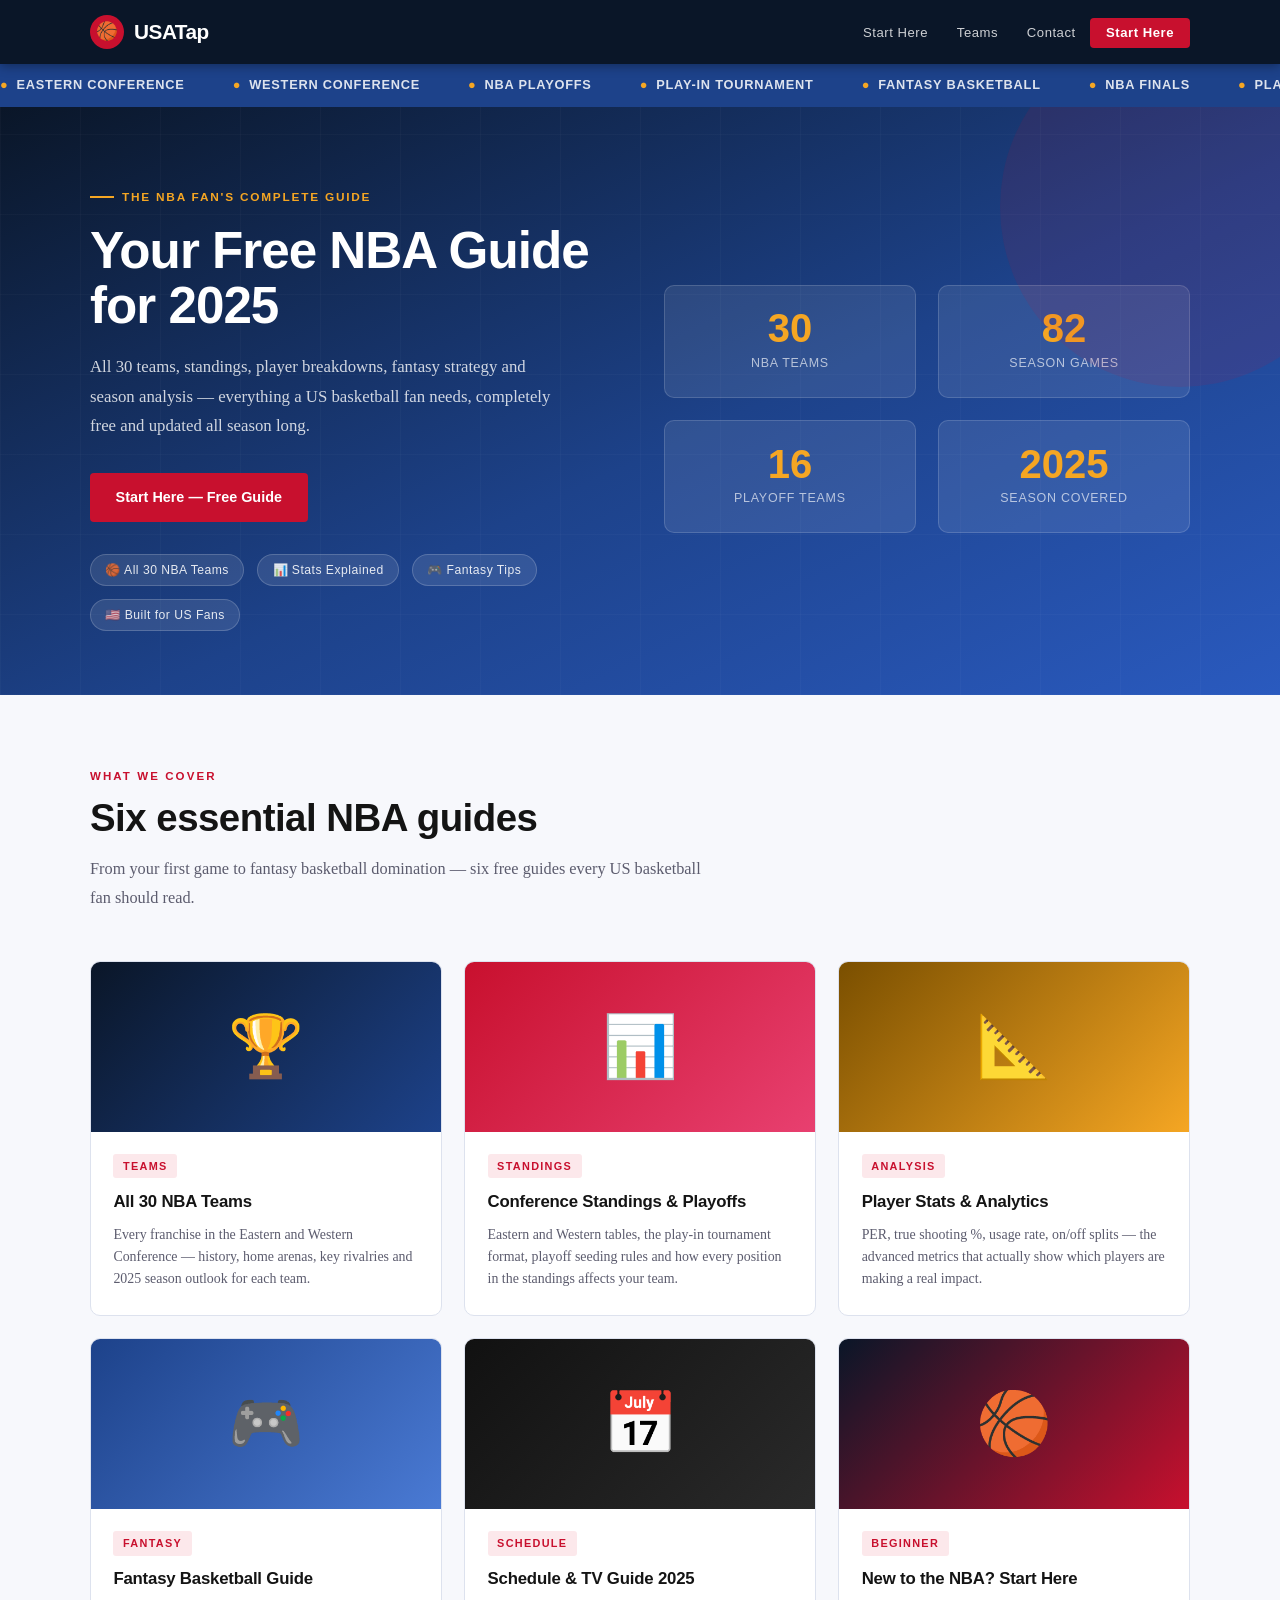
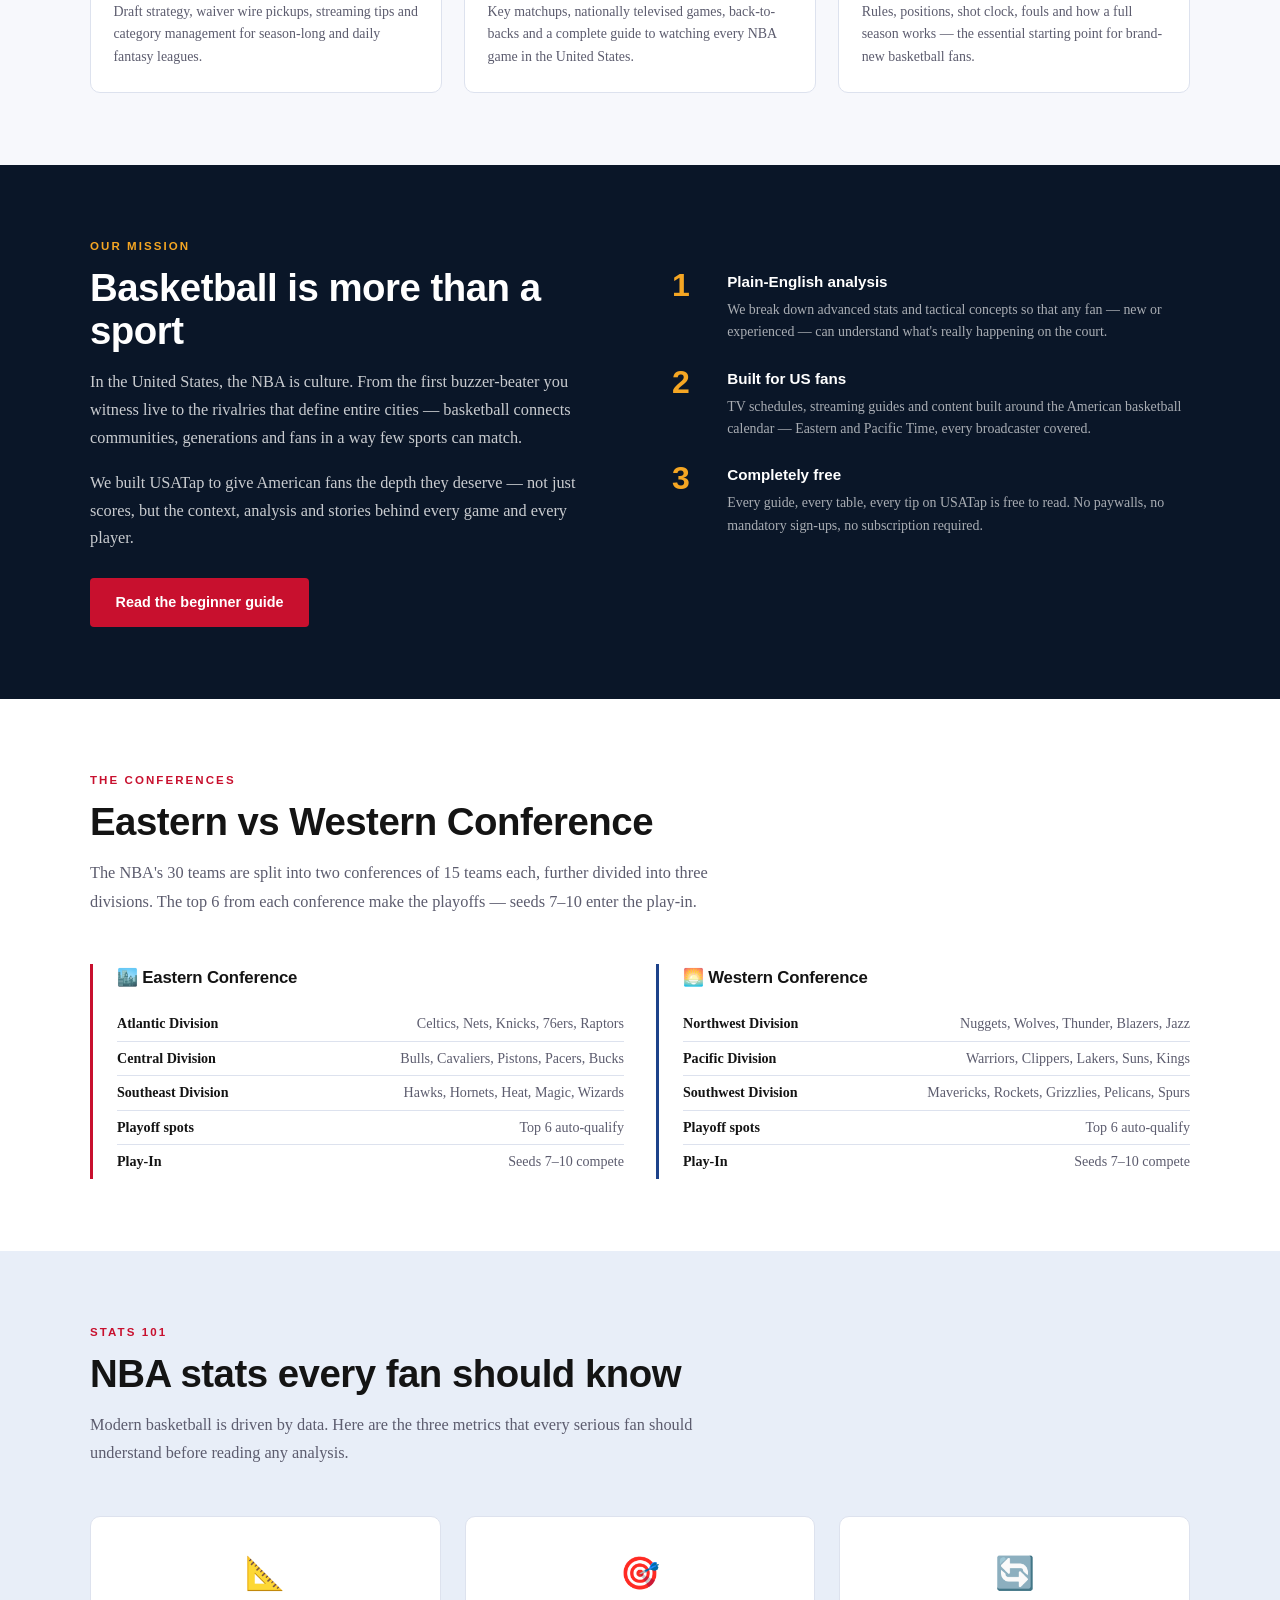
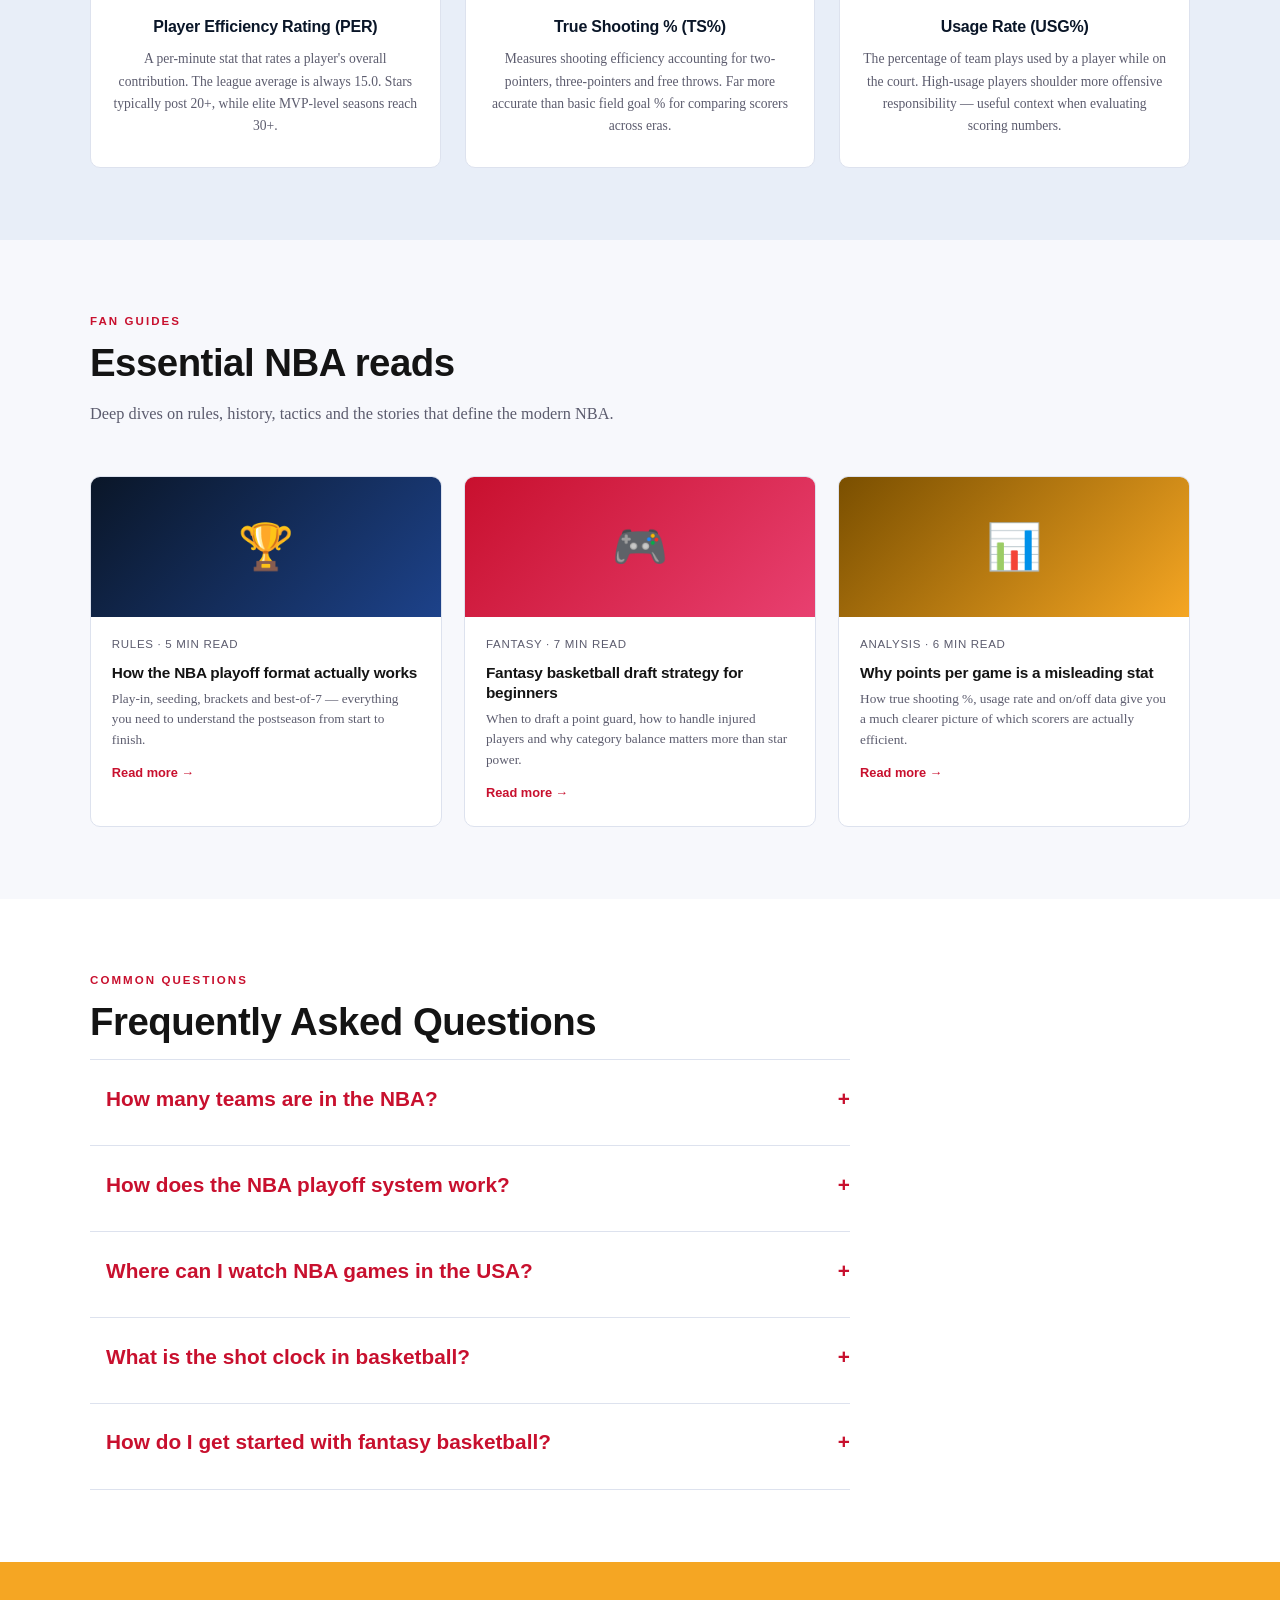
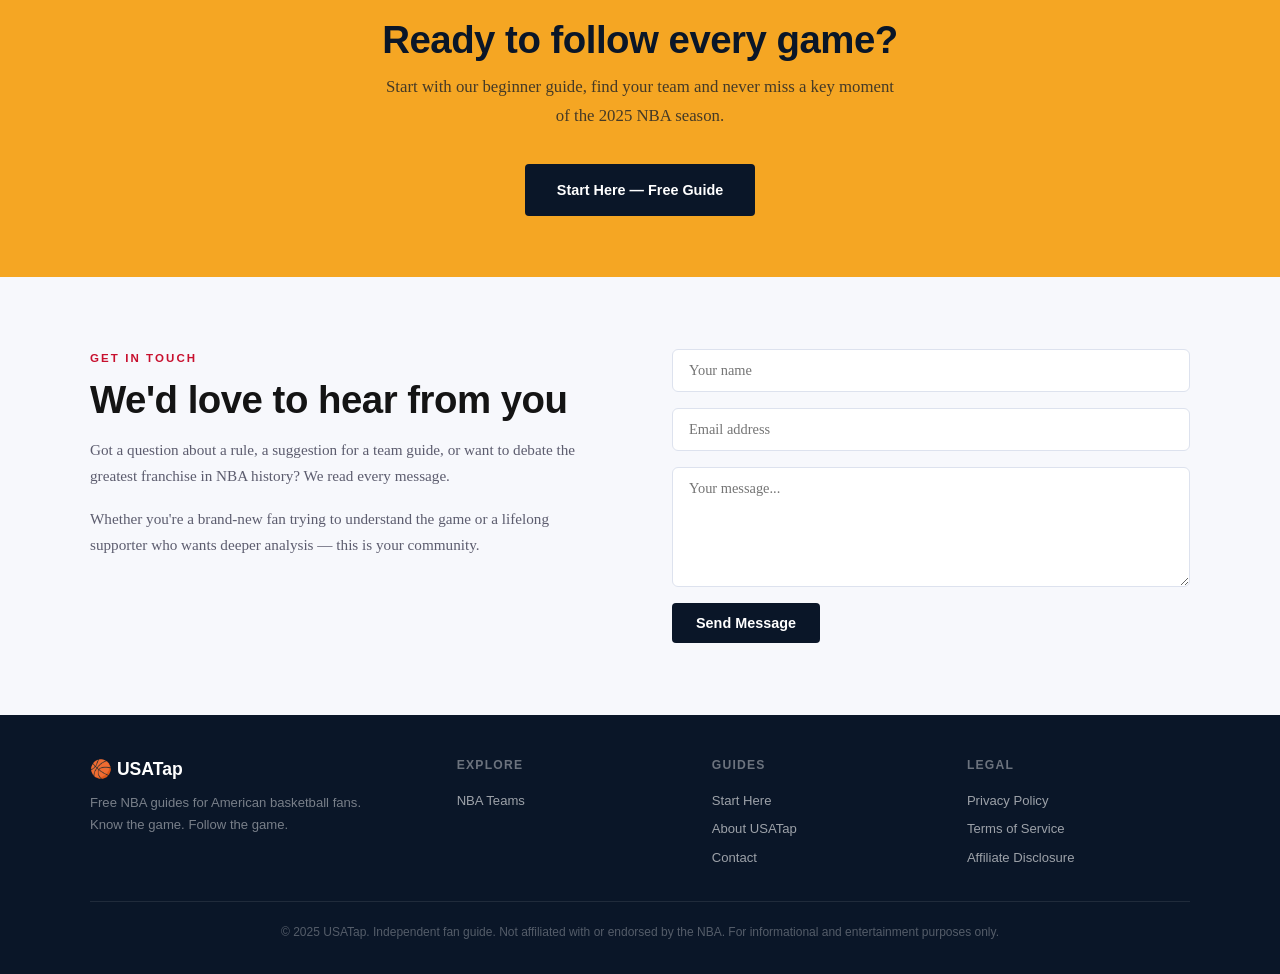
==== index.html @ 1f22a56b "Update index.html" ====
<!DOCTYPE html>
<html lang="en">
<head>
<meta charset="UTF-8"/>
<meta name="viewport" content="width=device-width,initial-scale=1"/>
<meta name="description" content="USATap — free NBA guide for American basketball fans. Teams, standings, player analysis, fantasy tips and the 2025 season schedule all in one place."/>
<meta name="keywords" content="NBA guide, NBA teams 2025, NBA standings, NBA fantasy basketball, basketball analysis USA, NBA schedule"/>
<meta name="robots" content="index, follow"/>
<meta name="author" content="USATap"/>
<meta property="og:title" content="USATap — Free NBA Guide for American Basketball Fans"/>
<meta property="og:description" content="All 30 NBA teams, standings, player analysis, fantasy tips and the 2025 season guide — free for US fans."/>
<meta property="og:type" content="website"/>
<meta name="twitter:card" content="summary_large_image"/>
<meta name="theme-color" content="#0a1628"/>
<script type="application/ld+json">
{"@context":"https://schema.org","@type":"WebSite","name":"USATap","url":"https://usatap.netlify.app/","description":"Free NBA fan guide covering teams, standings, player analysis and fantasy basketball for American fans."}
</script>
<title>USATap — Free NBA Guide for American Basketball Fans | Teams, Standings & Analysis 2025</title>
<style>
*,*::before,*::after{box-sizing:border-box;margin:0;padding:0;}
:root{
  --navy:#0a1628;--blue:#1d428a;--blue-light:#e8eef8;
  --red:#c8102e;--red-light:#fce8eb;
  --gold:#f5a623;--gold-dark:#d4891a;
  --bg:#f7f8fc;--white:#fff;
  --text:#141414;--muted:#5c5c6e;--border:#dde2ee;
  --nav-h:64px;--max:1100px;
}
html{scroll-behavior:smooth;}
body{font-family:'Georgia','Times New Roman',serif;background:var(--bg);color:var(--text);line-height:1.7;font-size:16px;}
a{color:var(--blue);text-decoration:none;}
a:hover{color:var(--navy);}

/* NAV */
nav{position:sticky;top:0;z-index:100;background:var(--navy);height:var(--nav-h);display:flex;align-items:center;padding:0 2rem;box-shadow:0 2px 10px rgba(0,0,0,.35);}
.nav-inner{max-width:var(--max);width:100%;margin:0 auto;display:flex;align-items:center;justify-content:space-between;}
.logo{font-family:'Arial Black',Impact,sans-serif;font-size:1.3rem;font-weight:900;letter-spacing:-.5px;color:#fff;text-decoration:none;display:flex;align-items:center;gap:10px;}
.logo-badge{background:var(--red);color:#fff;width:34px;height:34px;border-radius:50%;display:flex;align-items:center;justify-content:center;font-size:1.1rem;}
.nav-links{display:flex;list-style:none;}
.nav-links a{color:rgba(255,255,255,.8);text-decoration:none;font-family:Arial,sans-serif;font-size:.82rem;letter-spacing:.04em;padding:.5rem .9rem;transition:color .2s;}
.nav-links a:hover{color:var(--gold);}
.nav-cta{background:var(--red);color:#fff!important;font-weight:700!important;border-radius:4px;padding:.45rem 1rem!important;}
.nav-cta:hover{background:#a50d26!important;}

/* TICKER */
.ticker{background:var(--blue);padding:.65rem 0;overflow:hidden;}
.ticker-inner{display:flex;gap:3rem;animation:tick 25s linear infinite;white-space:nowrap;}
@keyframes tick{0%{transform:translateX(0)}100%{transform:translateX(-50%)}}
.t-item{font-family:Arial,sans-serif;font-size:.8rem;font-weight:600;color:rgba(255,255,255,.85);letter-spacing:.06em;text-transform:uppercase;flex-shrink:0;}
.t-dot{color:var(--gold);margin-right:.5rem;}

/* HERO */
.hero{background:linear-gradient(155deg,var(--navy) 0%,var(--blue) 55%,#2a5abf 100%);color:#fff;padding:5rem 2rem 4rem;position:relative;overflow:hidden;}
.hero::before{content:'';position:absolute;inset:0;background-image:repeating-linear-gradient(90deg,rgba(255,255,255,.025) 0,rgba(255,255,255,.025) 1px,transparent 1px,transparent 80px),repeating-linear-gradient(0deg,rgba(255,255,255,.025) 0,rgba(255,255,255,.025) 1px,transparent 1px,transparent 80px);pointer-events:none;}
.hero::after{content:'';position:absolute;top:-80px;right:-80px;width:360px;height:360px;border-radius:50%;background:rgba(200,16,46,.1);pointer-events:none;}
.hero-inner{max-width:var(--max);margin:0 auto;display:grid;grid-template-columns:1fr 1fr;gap:3rem;align-items:center;position:relative;}
.hero-eye{font-family:Arial,sans-serif;font-size:.74rem;font-weight:700;letter-spacing:.15em;text-transform:uppercase;color:var(--gold);margin-bottom:1rem;display:flex;align-items:center;gap:8px;}
.hero-eye::before{content:'';display:block;width:24px;height:2px;background:var(--gold);}
h1{font-family:'Arial Black',Impact,sans-serif;font-size:clamp(2rem,4vw,3.2rem);font-weight:900;line-height:1.08;letter-spacing:-1px;margin-bottom:1.2rem;}
.hero-p{font-size:1.05rem;color:rgba(255,255,255,.8);max-width:480px;margin-bottom:2rem;line-height:1.75;}
.hero-btns{display:flex;gap:1rem;flex-wrap:wrap;}
.btn-primary{background:var(--red);color:#fff;font-family:Arial,sans-serif;font-weight:700;font-size:.9rem;padding:.78rem 1.6rem;border-radius:4px;text-decoration:none;transition:background .2s,transform .1s;display:inline-block;}
.btn-primary:hover{background:#a50d26;transform:translateY(-1px);}
.btn-secondary{border:1.5px solid rgba(255,255,255,.5);color:#fff;font-family:Arial,sans-serif;font-weight:600;font-size:.9rem;padding:.78rem 1.6rem;border-radius:4px;text-decoration:none;transition:all .2s;display:inline-block;}
.btn-secondary:hover{border-color:#fff;background:rgba(255,255,255,.1);}
.hero-badges{display:flex;gap:.8rem;flex-wrap:wrap;margin-top:2rem;}
.badge{background:rgba(255,255,255,.1);color:rgba(255,255,255,.88);font-family:Arial,sans-serif;font-size:.76rem;letter-spacing:.04em;padding:.3rem .9rem;border-radius:20px;border:1px solid rgba(255,255,255,.18);}
.hero-stats{display:grid;grid-template-columns:1fr 1fr;gap:1.4rem;}
.stat-card{background:rgba(255,255,255,.09);border:1px solid rgba(255,255,255,.15);border-radius:10px;padding:1.4rem 1.2rem;text-align:center;}
.stat-num{font-family:'Arial Black',sans-serif;font-size:2.5rem;font-weight:900;line-height:1;color:var(--gold);}
.stat-label{font-family:Arial,sans-serif;font-size:.78rem;color:rgba(255,255,255,.65);margin-top:.3rem;text-transform:uppercase;letter-spacing:.06em;}

/* SECTIONS */
section{padding:4.5rem 2rem;}
.section-inner{max-width:var(--max);margin:0 auto;}
.section-label{font-family:Arial,sans-serif;font-size:.72rem;font-weight:700;letter-spacing:.18em;text-transform:uppercase;color:var(--red);margin-bottom:.6rem;}
h2{font-family:'Arial Black',Impact,sans-serif;font-size:clamp(1.6rem,3vw,2.4rem);font-weight:900;line-height:1.12;letter-spacing:-.5px;color:var(--text);margin-bottom:1rem;}
.section-intro{font-size:1.02rem;color:var(--muted);max-width:620px;margin-bottom:3rem;line-height:1.75;}

/* CATEGORY CARDS */
.cat-grid{display:grid;grid-template-columns:repeat(3,1fr);gap:1.4rem;}
.cat-card{background:var(--white);border:1px solid var(--border);border-radius:10px;overflow:hidden;transition:transform .2s,box-shadow .2s;}
.cat-card:hover{transform:translateY(-3px);box-shadow:0 8px 24px rgba(0,0,0,.09);}
.cat-img{width:100%;height:170px;display:flex;align-items:center;justify-content:center;font-size:3.8rem;}
.cat-img.navy{background:linear-gradient(135deg,var(--navy),var(--blue));}
.cat-img.red{background:linear-gradient(135deg,var(--red),#e84070);}
.cat-img.gold{background:linear-gradient(135deg,#7a4f00,var(--gold));}
.cat-img.blue{background:linear-gradient(135deg,var(--blue),#4a7ad4);}
.cat-img.dark{background:linear-gradient(135deg,#111,#2a2a2a);}
.cat-img.mix{background:linear-gradient(135deg,var(--navy),var(--red));}
.cat-body{padding:1.2rem 1.4rem 1.5rem;}
.cat-tag{font-family:Arial,sans-serif;font-size:.68rem;font-weight:700;letter-spacing:.12em;text-transform:uppercase;color:var(--red);background:var(--red-light);display:inline-block;padding:.2rem .6rem;border-radius:3px;margin-bottom:.6rem;}
.cat-card h3{font-family:'Arial Black',sans-serif;font-size:1.05rem;font-weight:900;color:var(--text);margin-bottom:.45rem;letter-spacing:-.2px;}
.cat-card p{font-size:.87rem;color:var(--muted);line-height:1.6;}

/* ABOUT DARK SECTION */
.dark-section{background:var(--navy);color:#fff;}
.dark-grid{display:grid;grid-template-columns:1fr 1fr;gap:4rem;align-items:start;}
.dark-section h2{color:#fff;}
.dark-section .section-label{color:var(--gold);}
.dark-section p{color:rgba(255,255,255,.78);margin-bottom:1.1rem;font-size:1.02rem;}
.pillars{margin-top:2rem;display:flex;flex-direction:column;gap:1.4rem;}
.pillar{display:flex;gap:1.2rem;align-items:flex-start;}
.pillar-num{font-family:'Arial Black',sans-serif;font-size:2rem;font-weight:900;color:var(--gold);line-height:1;flex-shrink:0;width:36px;}
.pillar h4{font-family:Arial,sans-serif;font-weight:700;font-size:.95rem;color:#fff;margin-bottom:.25rem;}
.pillar p{color:rgba(255,255,255,.65);font-size:.87rem;margin:0;line-height:1.6;}

/* CONFERENCE BLOCKS */
.conf-section{background:var(--white);}
.conf-grid{display:grid;grid-template-columns:1fr 1fr;gap:2rem;}
.conf-block{border-left:3px solid var(--red);padding-left:1.5rem;}
.conf-block.west{border-color:var(--blue);}
.conf-block h3{font-family:'Arial Black',sans-serif;font-size:1.05rem;font-weight:900;color:var(--text);margin-bottom:.9rem;letter-spacing:-.2px;}
.conf-block ul{list-style:none;padding:0;}
.conf-block li{font-size:.88rem;color:var(--muted);padding:.3rem 0;border-bottom:1px solid var(--border);display:flex;justify-content:space-between;}
.conf-block li:last-child{border-bottom:none;}
.conf-block li strong{color:var(--text);}

/* METRICS */
.metrics-section{background:var(--blue-light);}
.metrics-grid{display:grid;grid-template-columns:repeat(3,1fr);gap:1.5rem;}
.metric-card{background:var(--white);border:1px solid var(--border);border-radius:10px;padding:1.8rem 1.4rem;text-align:center;}
.metric-icon{font-size:2rem;margin-bottom:.8rem;}
.metric-card h3{font-family:'Arial Black',sans-serif;font-size:1rem;font-weight:900;color:var(--navy);margin-bottom:.5rem;letter-spacing:-.2px;}
.metric-card p{font-size:.85rem;color:var(--muted);line-height:1.65;}

/* BLOG CARDS */
.blog-grid{display:grid;grid-template-columns:repeat(3,1fr);gap:1.4rem;}
.blog-card{background:var(--white);border:1px solid var(--border);border-radius:10px;overflow:hidden;transition:transform .2s;}
.blog-card:hover{transform:translateY(-2px);}
.blog-img{width:100%;height:140px;display:flex;align-items:center;justify-content:center;font-size:2.8rem;}
.blog-body{padding:1.1rem 1.3rem 1.3rem;}
.blog-meta{font-family:Arial,sans-serif;font-size:.72rem;color:var(--muted);letter-spacing:.06em;text-transform:uppercase;margin-bottom:.5rem;}
.blog-card h3{font-family:'Arial Black',sans-serif;font-size:.96rem;font-weight:900;color:var(--text);margin-bottom:.4rem;line-height:1.3;letter-spacing:-.2px;}
.blog-card p{font-size:.83rem;color:var(--muted);line-height:1.55;}
.read-more{display:inline-block;margin-top:.7rem;font-family:Arial,sans-serif;font-size:.8rem;font-weight:700;color:var(--red);text-decoration:none;}
.read-more:hover{color:var(--navy);}

/* FAQ */
.faq-section{background:var(--white);}
.faq-list{max-width:760px;}
.faq-item{border-bottom:1px solid var(--border);padding:1.3rem 0;}
.faq-item:first-child{border-top:1px solid var(--border);}
.faq-q{font-family:Arial,sans-serif;font-weight:700;font-size:.97rem;color:var(--text);margin-bottom:.5rem;cursor:pointer;display:flex;justify-content:space-between;align-items:center;user-select:none;}
.faq-q span{font-size:1.3rem;color:var(--red);flex-shrink:0;margin-left:1rem;}
.faq-a{font-size:.9rem;color:var(--muted);line-height:1.7;}

/* CTA BANNER */
.cta-banner{background:var(--gold);padding:3.5rem 2rem;text-align:center;}
.cta-banner h2{color:var(--navy);margin-bottom:.8rem;}
.cta-banner p{color:rgba(10,22,40,.75);margin-bottom:1.8rem;font-size:1.05rem;max-width:520px;margin-left:auto;margin-right:auto;}
.btn-dark{background:var(--navy);color:#fff;font-family:Arial,sans-serif;font-weight:700;font-size:.9rem;padding:.85rem 2rem;border-radius:4px;text-decoration:none;display:inline-block;transition:background .2s;margin:.3rem;}
.btn-dark:hover{background:#050e1a;}

/* CONTACT */
.contact-section{background:var(--bg);}
.contact-grid{display:grid;grid-template-columns:1fr 1fr;gap:4rem;align-items:start;}
.contact-form{display:flex;flex-direction:column;gap:1rem;}
.contact-form input,.contact-form textarea{font-family:Georgia,serif;font-size:.9rem;border:1px solid var(--border);border-radius:6px;padding:.75rem 1rem;background:var(--white);color:var(--text);transition:border-color .2s;resize:vertical;}
.contact-form input:focus,.contact-form textarea:focus{outline:none;border-color:var(--blue);}
.contact-form textarea{min-height:120px;}
.form-submit{background:var(--navy);color:#fff;font-family:Arial,sans-serif;font-weight:700;font-size:.9rem;padding:.75rem 1.5rem;border:none;border-radius:4px;cursor:pointer;transition:background .2s;align-self:flex-start;}
.form-submit:hover{background:#050e1a;}

/* FOOTER */
footer{background:var(--navy);color:rgba(255,255,255,.65);padding:2.5rem 2rem 2rem;font-family:Arial,sans-serif;font-size:.82rem;}
.footer-inner{max-width:var(--max);margin:0 auto;display:grid;grid-template-columns:1.5fr 1fr 1fr 1fr;gap:2rem;margin-bottom:2rem;}
.footer-brand p{font-size:.82rem;color:rgba(255,255,255,.45);margin-top:.5rem;line-height:1.65;}
.footer-col h4{font-size:.76rem;text-transform:uppercase;letter-spacing:.1em;color:rgba(255,255,255,.4);margin-bottom:.9rem;font-weight:700;}
.footer-col ul{list-style:none;padding:0;display:flex;flex-direction:column;gap:.4rem;}
.footer-col a{color:rgba(255,255,255,.6);font-size:.82rem;}
.footer-col a:hover{color:var(--gold);}
.footer-bottom{max-width:var(--max);margin:1.5rem auto 0;padding-top:1.2rem;border-top:1px solid rgba(255,255,255,.09);font-size:.75rem;color:rgba(255,255,255,.3);text-align:center;}

@media(max-width:900px){
  .nav-links{display:none;}
  .hero-inner{grid-template-columns:1fr;}
  .hero-stats{grid-template-columns:1fr 1fr;}
  .cat-grid{grid-template-columns:1fr 1fr;}
  .dark-grid{grid-template-columns:1fr;}
  .conf-grid{grid-template-columns:1fr;}
  .metrics-grid{grid-template-columns:1fr 1fr;}
  .blog-grid{grid-template-columns:1fr 1fr;}
  .contact-grid{grid-template-columns:1fr;}
  .footer-inner{grid-template-columns:1fr 1fr;}
  section{padding:3rem 1.5rem;}
  .hero{padding:3.5rem 1.5rem 3rem;}
}
@media(max-width:600px){
  .cat-grid{grid-template-columns:1fr;}
  .metrics-grid{grid-template-columns:1fr;}
  .blog-grid{grid-template-columns:1fr;}
  .footer-inner{grid-template-columns:1fr;}
  .hero-stats{grid-template-columns:1fr 1fr;}
}
</style>
</head>
<body>

<!-- NAV -->
<nav>
  <div class="nav-inner">
    <a class="logo" href="index.html"><span class="logo-badge">🏀</span>USATap</a>
    <ul class="nav-links">
      <li><a href="start-here.html">Start Here</a></li>
      <li><a href="teams.html">Teams</a></li>
      <li><a href="contact.html">Contact</a></li>
      <li><a href="start-here.html" class="nav-cta">Start Here</a></li>
    </ul>
  </div>
</nav>

<!-- TICKER -->
<div class="ticker">
  <div class="ticker-inner">
    <span class="t-item"><span class="t-dot">●</span>Eastern Conference</span>
    <span class="t-item"><span class="t-dot">●</span>Western Conference</span>
    <span class="t-item"><span class="t-dot">●</span>NBA Playoffs</span>
    <span class="t-item"><span class="t-dot">●</span>Play-In Tournament</span>
    <span class="t-item"><span class="t-dot">●</span>Fantasy Basketball</span>
    <span class="t-item"><span class="t-dot">●</span>NBA Finals</span>
    <span class="t-item"><span class="t-dot">●</span>Player Analysis</span>
    <span class="t-item"><span class="t-dot">●</span>2025 Season Guide</span>
    <span class="t-item"><span class="t-dot">●</span>30 Teams Covered</span>
    <span class="t-item"><span class="t-dot">●</span>Eastern Conference</span>
    <span class="t-item"><span class="t-dot">●</span>Western Conference</span>
    <span class="t-item"><span class="t-dot">●</span>NBA Playoffs</span>
    <span class="t-item"><span class="t-dot">●</span>Play-In Tournament</span>
    <span class="t-item"><span class="t-dot">●</span>Fantasy Basketball</span>
    <span class="t-item"><span class="t-dot">●</span>NBA Finals</span>
    <span class="t-item"><span class="t-dot">●</span>Player Analysis</span>
    <span class="t-item"><span class="t-dot">●</span>2025 Season Guide</span>
    <span class="t-item"><span class="t-dot">●</span>30 Teams Covered</span>
  </div>
</div>

<!-- HERO -->
<section class="hero" id="home">
  <div class="hero-inner">
    <div>
      <div class="hero-eye">The NBA Fan's Complete Guide</div>
      <h1>Your Free NBA Guide for 2025</h1>
      <p class="hero-p">All 30 teams, standings, player breakdowns, fantasy strategy and season analysis — everything a US basketball fan needs, completely free and updated all season long.</p>
      <div class="hero-btns">
        <a href="start-here.html" class="btn-primary">Start Here — Free Guide</a>
      </div>
      <div class="hero-badges">
        <span class="badge">🏀 All 30 NBA Teams</span>
        <span class="badge">📊 Stats Explained</span>
        <span class="badge">🎮 Fantasy Tips</span>
        <span class="badge">🇺🇸 Built for US Fans</span>
      </div>
    </div>
    <div class="hero-stats">
      <div class="stat-card"><div class="stat-num">30</div><div class="stat-label">NBA Teams</div></div>
      <div class="stat-card"><div class="stat-num">82</div><div class="stat-label">Season Games</div></div>
      <div class="stat-card"><div class="stat-num">16</div><div class="stat-label">Playoff Teams</div></div>
      <div class="stat-card"><div class="stat-num">2025</div><div class="stat-label">Season Covered</div></div>
    </div>
  </div>
</section>

<!-- CATEGORIES -->
<section id="guides">
  <div class="section-inner">
    <div class="section-label">What we cover</div>
    <h2>Six essential NBA guides</h2>
    <p class="section-intro">From your first game to fantasy basketball domination — six free guides every US basketball fan should read.</p>
    <div class="cat-grid">
      <div class="cat-card">
        <div class="cat-img navy">🏆</div>
        <div class="cat-body">
          <span class="cat-tag">Teams</span>
          <h3>All 30 NBA Teams</h3>
          <p>Every franchise in the Eastern and Western Conference — history, home arenas, key rivalries and 2025 season outlook for each team.</p>
        </div>
      </div>
      <div class="cat-card">
        <div class="cat-img red">📊</div>
        <div class="cat-body">
          <span class="cat-tag">Standings</span>
          <h3>Conference Standings & Playoffs</h3>
          <p>Eastern and Western tables, the play-in tournament format, playoff seeding rules and how every position in the standings affects your team.</p>
        </div>
      </div>
      <div class="cat-card">
        <div class="cat-img gold">📐</div>
        <div class="cat-body">
          <span class="cat-tag">Analysis</span>
          <h3>Player Stats & Analytics</h3>
          <p>PER, true shooting %, usage rate, on/off splits — the advanced metrics that actually show which players are making a real impact.</p>
        </div>
      </div>
      <div class="cat-card">
        <div class="cat-img blue">🎮</div>
        <div class="cat-body">
          <span class="cat-tag">Fantasy</span>
          <h3>Fantasy Basketball Guide</h3>
          <p>Draft strategy, waiver wire pickups, streaming tips and category management for season-long and daily fantasy leagues.</p>
        </div>
      </div>
      <div class="cat-card">
        <div class="cat-img dark">📅</div>
        <div class="cat-body">
          <span class="cat-tag">Schedule</span>
          <h3>Schedule & TV Guide 2025</h3>
          <p>Key matchups, nationally televised games, back-to-backs and a complete guide to watching every NBA game in the United States.</p>
        </div>
      </div>
      <div class="cat-card">
        <div class="cat-img mix">🏀</div>
        <div class="cat-body">
          <span class="cat-tag">Beginner</span>
          <h3>New to the NBA? Start Here</h3>
          <p>Rules, positions, shot clock, fouls and how a full season works — the essential starting point for brand-new basketball fans.</p>
        </div>
      </div>
    </div>
  </div>
</section>

<!-- ABOUT SECTION -->
<section class="dark-section" id="about">
  <div class="section-inner">
    <div class="dark-grid">
      <div>
        <div class="section-label">Our mission</div>
        <h2>Basketball is more than a sport</h2>
        <p>In the United States, the NBA is culture. From the first buzzer-beater you witness live to the rivalries that define entire cities — basketball connects communities, generations and fans in a way few sports can match.</p>
        <p>We built USATap to give American fans the depth they deserve — not just scores, but the context, analysis and stories behind every game and every player.</p>
        <a href="start-here.html" class="btn-primary" style="margin-top:.5rem;display:inline-block;">Read the beginner guide</a>
      </div>
      <div class="pillars">
        <div class="pillar">
          <div class="pillar-num">1</div>
          <div>
            <h4>Plain-English analysis</h4>
            <p>We break down advanced stats and tactical concepts so that any fan — new or experienced — can understand what's really happening on the court.</p>
          </div>
        </div>
        <div class="pillar">
          <div class="pillar-num">2</div>
          <div>
            <h4>Built for US fans</h4>
            <p>TV schedules, streaming guides and content built around the American basketball calendar — Eastern and Pacific Time, every broadcaster covered.</p>
          </div>
        </div>
        <div class="pillar">
          <div class="pillar-num">3</div>
          <div>
            <h4>Completely free</h4>
            <p>Every guide, every table, every tip on USATap is free to read. No paywalls, no mandatory sign-ups, no subscription required.</p>
          </div>
        </div>
      </div>
    </div>
  </div>
</section>

<!-- CONFERENCE DEEP DIVE -->
<section class="conf-section" id="conferences">
  <div class="section-inner">
    <div class="section-label">The Conferences</div>
    <h2>Eastern vs Western Conference</h2>
    <p class="section-intro">The NBA's 30 teams are split into two conferences of 15 teams each, further divided into three divisions. The top 6 from each conference make the playoffs — seeds 7–10 enter the play-in.</p>
    <div class="conf-grid">
      <div class="conf-block">
        <h3>🏙️ Eastern Conference</h3>
        <ul>
          <li><strong>Atlantic Division</strong><span>Celtics, Nets, Knicks, 76ers, Raptors</span></li>
          <li><strong>Central Division</strong><span>Bulls, Cavaliers, Pistons, Pacers, Bucks</span></li>
          <li><strong>Southeast Division</strong><span>Hawks, Hornets, Heat, Magic, Wizards</span></li>
          <li><strong>Playoff spots</strong><span>Top 6 auto-qualify</span></li>
          <li><strong>Play-In</strong><span>Seeds 7–10 compete</span></li>
        </ul>
      </div>
      <div class="conf-block west">
        <h3>🌅 Western Conference</h3>
        <ul>
          <li><strong>Northwest Division</strong><span>Nuggets, Wolves, Thunder, Blazers, Jazz</span></li>
          <li><strong>Pacific Division</strong><span>Warriors, Clippers, Lakers, Suns, Kings</span></li>
          <li><strong>Southwest Division</strong><span>Mavericks, Rockets, Grizzlies, Pelicans, Spurs</span></li>
          <li><strong>Playoff spots</strong><span>Top 6 auto-qualify</span></li>
          <li><strong>Play-In</strong><span>Seeds 7–10 compete</span></li>
        </ul>
      </div>
    </div>
  </div>
</section>

<!-- KEY STATS METRICS -->
<section class="metrics-section">
  <div class="section-inner">
    <div class="section-label">Stats 101</div>
    <h2>NBA stats every fan should know</h2>
    <p class="section-intro">Modern basketball is driven by data. Here are the three metrics that every serious fan should understand before reading any analysis.</p>
    <div class="metrics-grid">
      <div class="metric-card">
        <div class="metric-icon">📐</div>
        <h3>Player Efficiency Rating (PER)</h3>
        <p>A per-minute stat that rates a player's overall contribution. The league average is always 15.0. Stars typically post 20+, while elite MVP-level seasons reach 30+.</p>
      </div>
      <div class="metric-card">
        <div class="metric-icon">🎯</div>
        <h3>True Shooting % (TS%)</h3>
        <p>Measures shooting efficiency accounting for two-pointers, three-pointers and free throws. Far more accurate than basic field goal % for comparing scorers across eras.</p>
      </div>
      <div class="metric-card">
        <div class="metric-icon">🔄</div>
        <h3>Usage Rate (USG%)</h3>
        <p>The percentage of team plays used by a player while on the court. High-usage players shoulder more offensive responsibility — useful context when evaluating scoring numbers.</p>
      </div>
    </div>
  </div>
</section>

<!-- ARTICLES / BLOG -->
<section id="blog">
  <div class="section-inner">
    <div class="section-label">Fan guides</div>
    <h2>Essential NBA reads</h2>
    <p class="section-intro">Deep dives on rules, history, tactics and the stories that define the modern NBA.</p>
    <div class="blog-grid">
      <div class="blog-card">
        <div class="blog-img" style="background:linear-gradient(135deg,var(--navy),var(--blue));">🏆</div>
        <div class="blog-body">
          <div class="blog-meta">Rules · 5 min read</div>
          <h3>How the NBA playoff format actually works</h3>
          <p>Play-in, seeding, brackets and best-of-7 — everything you need to understand the postseason from start to finish.</p>
          <a href="standings.html" class="read-more">Read more →</a>
        </div>
      </div>
      <div class="blog-card">
        <div class="blog-img" style="background:linear-gradient(135deg,var(--red),#e84070);">🎮</div>
        <div class="blog-body">
          <div class="blog-meta">Fantasy · 7 min read</div>
          <h3>Fantasy basketball draft strategy for beginners</h3>
          <p>When to draft a point guard, how to handle injured players and why category balance matters more than star power.</p>
          <a href="fantasy.html" class="read-more">Read more →</a>
        </div>
      </div>
      <div class="blog-card">
        <div class="blog-img" style="background:linear-gradient(135deg,#7a4f00,var(--gold));">📊</div>
        <div class="blog-body">
          <div class="blog-meta">Analysis · 6 min read</div>
          <h3>Why points per game is a misleading stat</h3>
          <p>How true shooting %, usage rate and on/off data give you a much clearer picture of which scorers are actually efficient.</p>
          <a href="analysis.html" class="read-more">Read more →</a>
        </div>
      </div>
    </div>
  </div>
</section>

<!-- FAQ -->
<section class="faq-section" id="faq">
  <div class="section-inner">
    <div class="section-label">Common questions</div>
    <h2>Frequently Asked Questions</h2>
    <div class="faq-list" itemscope itemtype="https://schema.org/FAQPage">

      <div class="faq-item" itemscope itemprop="mainEntity" itemtype="https://schema.org/Question">
        <div class="faq-q" onclick="toggleFAQ(this)"><span itemprop="name">How many teams are in the NBA?</span><span>+</span></div>
        <div class="faq-a" itemscope itemprop="acceptedAnswer" itemtype="https://schema.org/Answer"><span itemprop="text">The NBA has 30 teams split into two conferences — 15 in the Eastern Conference and 15 in the Western Conference. Each conference has three divisions of five teams each.</span></div>
      </div>

      <div class="faq-item" itemscope itemprop="mainEntity" itemtype="https://schema.org/Question">
        <div class="faq-q" onclick="toggleFAQ(this)"><span itemprop="name">How does the NBA playoff system work?</span><span>+</span></div>
        <div class="faq-a" itemscope itemprop="acceptedAnswer" itemtype="https://schema.org/Answer"><span itemprop="text">The top 6 teams from each conference qualify directly for the playoffs. Seeds 7–10 enter the play-in tournament to compete for the final two spots per conference. The playoffs then consist of four rounds of best-of-7 series, ending with the NBA Finals.</span></div>
      </div>

      <div class="faq-item" itemscope itemprop="mainEntity" itemtype="https://schema.org/Question">
        <div class="faq-q" onclick="toggleFAQ(this)"><span itemprop="name">Where can I watch NBA games in the USA?</span><span>+</span></div>
        <div class="faq-a" itemscope itemprop="acceptedAnswer" itemtype="https://schema.org/Answer"><span itemprop="text">NBA games air on ESPN, ABC, TNT and NBA TV in the United States. NBA League Pass lets you stream every game live. Amazon Prime Video holds rights to select games. Our Schedule page has a full TV guide for every broadcaster.</span></div>
      </div>

      <div class="faq-item" itemscope itemprop="mainEntity" itemtype="https://schema.org/Question">
        <div class="faq-q" onclick="toggleFAQ(this)"><span itemprop="name">What is the shot clock in basketball?</span><span>+</span></div>
        <div class="faq-a" itemscope itemprop="acceptedAnswer" itemtype="https://schema.org/Answer"><span itemprop="text">The shot clock gives the offensive team 24 seconds to attempt a shot that hits the rim. If they fail, possession is turned over. Introduced in 1954, it is the rule that makes NBA basketball so fast-paced and high-scoring compared to other levels of the game.</span></div>
      </div>

      <div class="faq-item" itemscope itemprop="mainEntity" itemtype="https://schema.org/Question">
        <div class="faq-q" onclick="toggleFAQ(this)"><span itemprop="name">How do I get started with fantasy basketball?</span><span>+</span></div>
        <div class="faq-a" itemscope itemprop="acceptedAnswer" itemtype="https://schema.org/Answer"><span itemprop="text">Create a free account on ESPN, Yahoo Sports or NBA.com, start or join a league, then participate in a draft where each manager selects real NBA players. Your team earns points based on those players' real weekly statistics. Read our Fantasy Guide for a full strategy breakdown.</span></div>
      </div>

    </div>
  </div>
</section>

<!-- CTA BANNER -->
<div class="cta-banner">
  <div class="section-inner" style="text-align:center;">
    <h2>Ready to follow every game?</h2>
    <p>Start with our beginner guide, find your team and never miss a key moment of the 2025 NBA season.</p>
    <a href="start-here.html" class="btn-dark">Start Here — Free Guide</a>
  </div>
</div>

<!-- CONTACT -->
<section class="contact-section" id="contact">
  <div class="section-inner">
    <div class="contact-grid">
      <div>
        <div class="section-label">Get in touch</div>
        <h2>We'd love to hear from you</h2>
        <p style="color:var(--muted);font-size:.95rem;line-height:1.75;margin-bottom:1rem;">Got a question about a rule, a suggestion for a team guide, or want to debate the greatest franchise in NBA history? We read every message.</p>
        <p style="color:var(--muted);font-size:.95rem;line-height:1.75;">Whether you're a brand-new fan trying to understand the game or a lifelong supporter who wants deeper analysis — this is your community.</p>
      </div>
      <div>
        <div class="contact-form">
          <input type="text" placeholder="Your name"/>
          <input type="email" placeholder="Email address"/>
          <textarea placeholder="Your message..."></textarea>
          <button class="form-submit" onclick="this.textContent='✓ Sent!';this.disabled=true;this.style.background='#1d428a';">Send Message</button>
        </div>
      </div>
    </div>
  </div>
</section>

<!-- FOOTER -->
<footer>
  <div class="footer-inner">
    <div class="footer-brand">
      <div style="color:#fff;font-family:'Arial Black',sans-serif;font-size:1.1rem;font-weight:900;">🏀 USATap</div>
      <p>Free NBA guides for American basketball fans.<br>Know the game. Follow the game.</p>
    </div>
    <div class="footer-col"><h4>Explore</h4><ul>
      <li><a href="teams.html">NBA Teams</a></li>
    </ul></div>
    <div class="footer-col"><h4>Guides</h4><ul>
      <li><a href="start-here.html">Start Here</a></li>
      <li><a href="about.html">About USATap</a></li>
      <li><a href="contact.html">Contact</a></li>
    </ul></div>
    <div class="footer-col"><h4>Legal</h4><ul>
      <li><a href="privacy.html">Privacy Policy</a></li>
      <li><a href="terms.html">Terms of Service</a></li>
      <li><a href="affiliate-disclosure.html">Affiliate Disclosure</a></li>
    </ul></div>
  </div>
  <div class="footer-bottom">© 2025 USATap. Independent fan guide. Not affiliated with or endorsed by the NBA. For informational and entertainment purposes only.</div>
</footer>

<script>
function toggleFAQ(el){
  var a=el.nextElementSibling,i=el.querySelector('span:last-child'),o=a.style.display==='block';
  a.style.display=o?'none':'block';
  i.textContent=o?'+':'−';
}
document.querySelectorAll('.faq-a').forEach(function(a){a.style.display='none';});
</script>
<script src="assets/popup.js"></script>
<script>window.PopupIndex();</script>
</body>
</html>
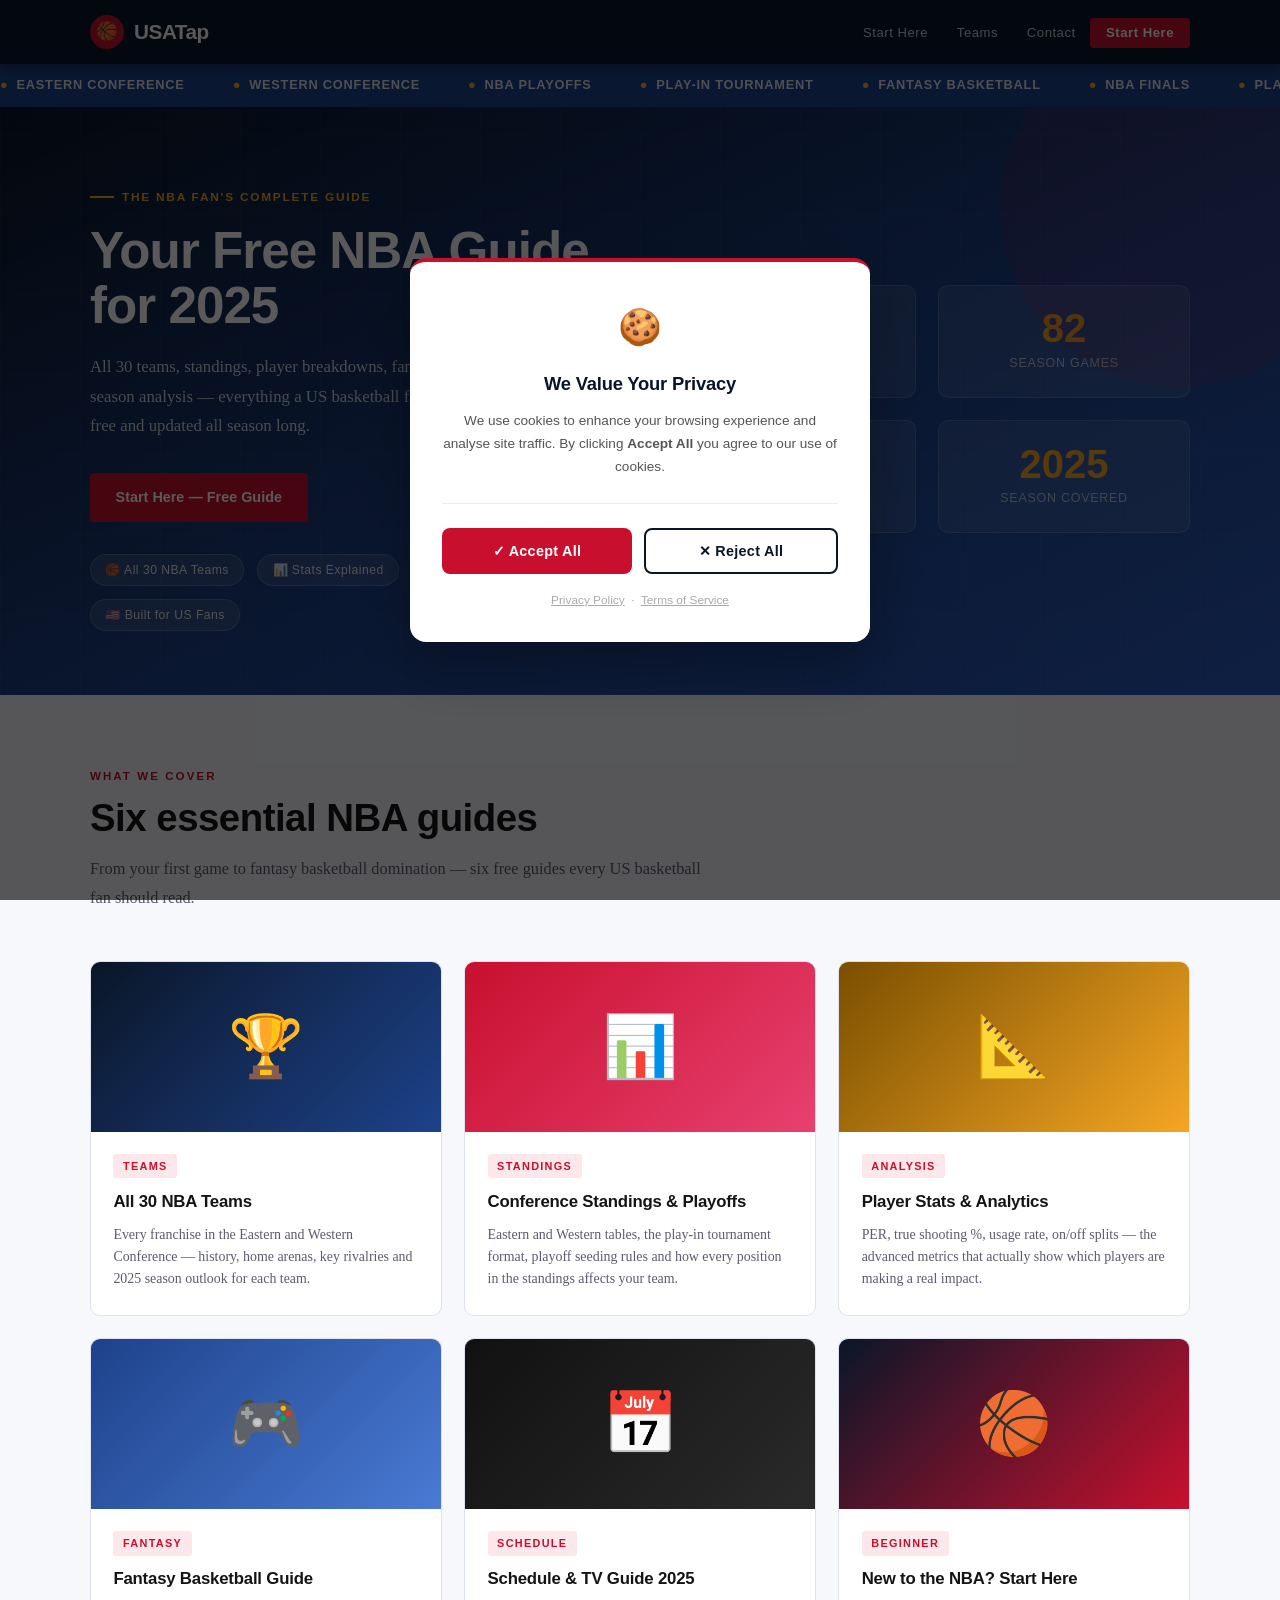
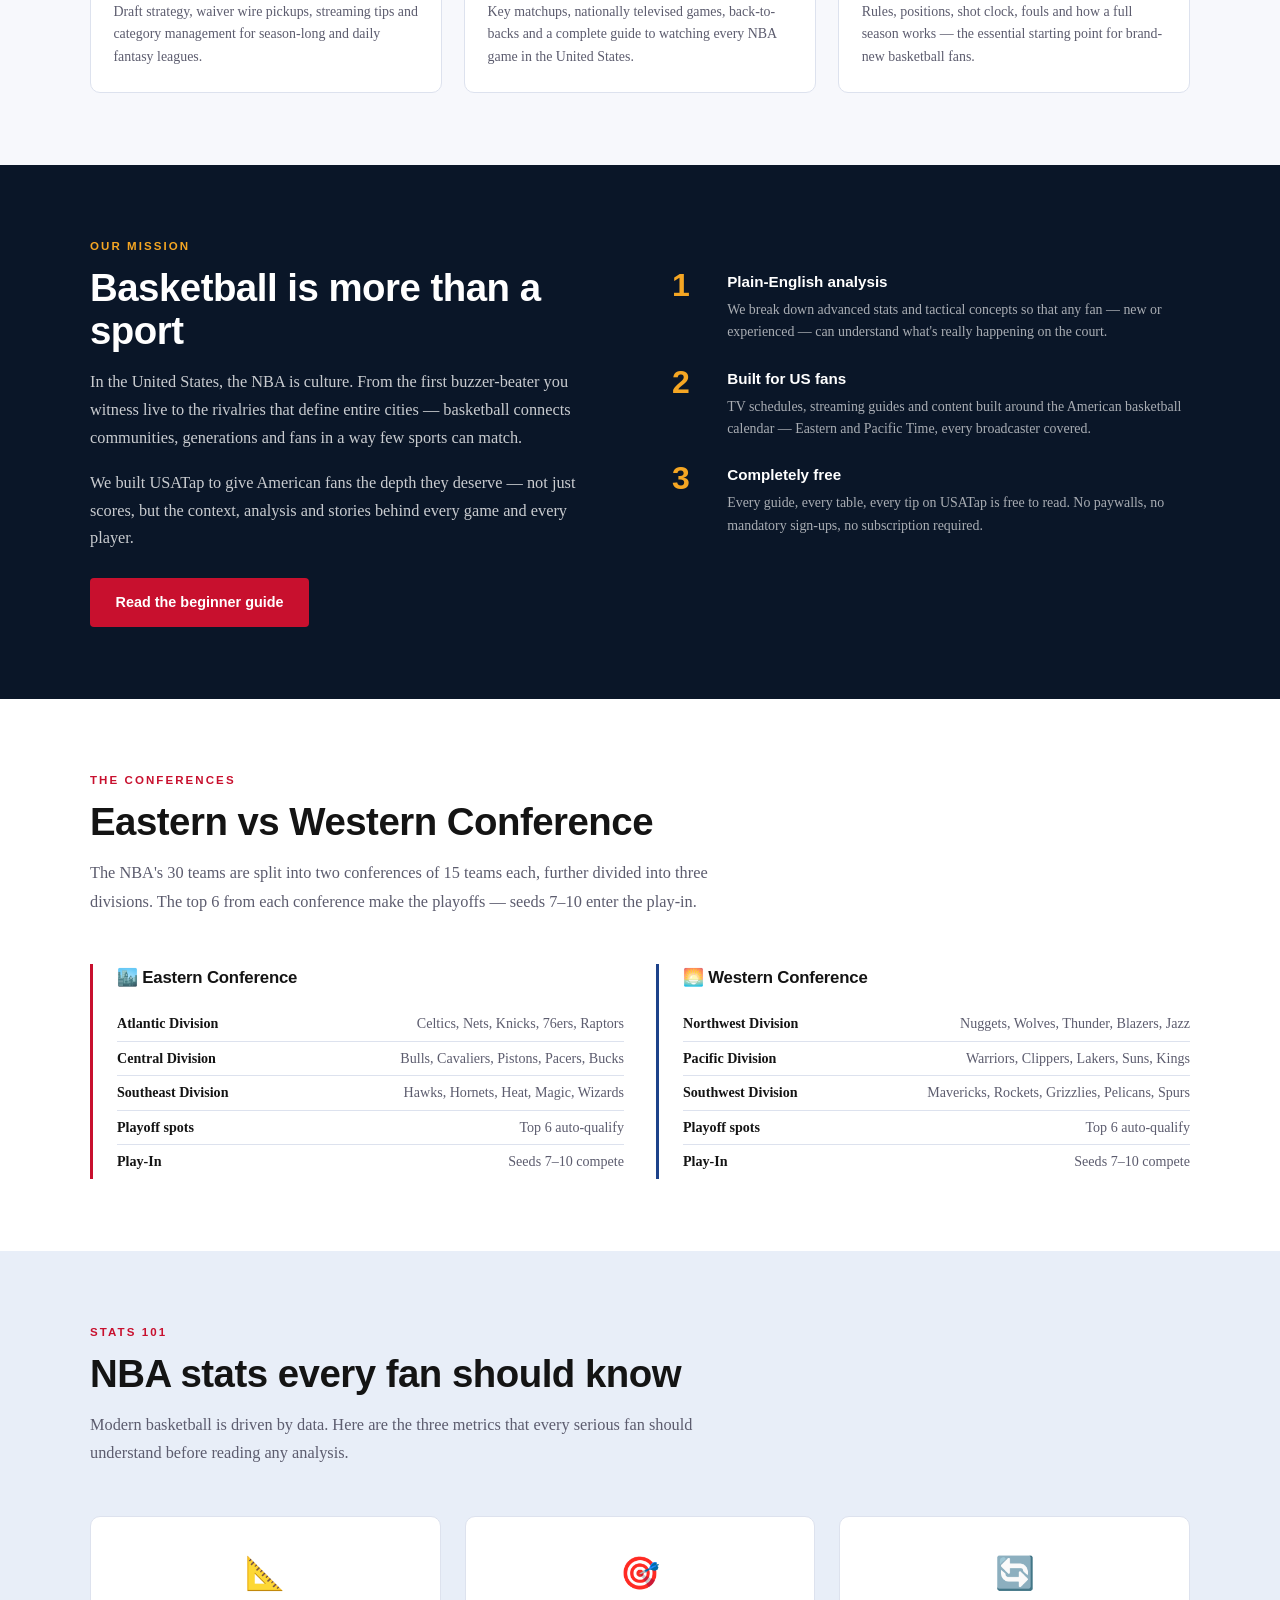
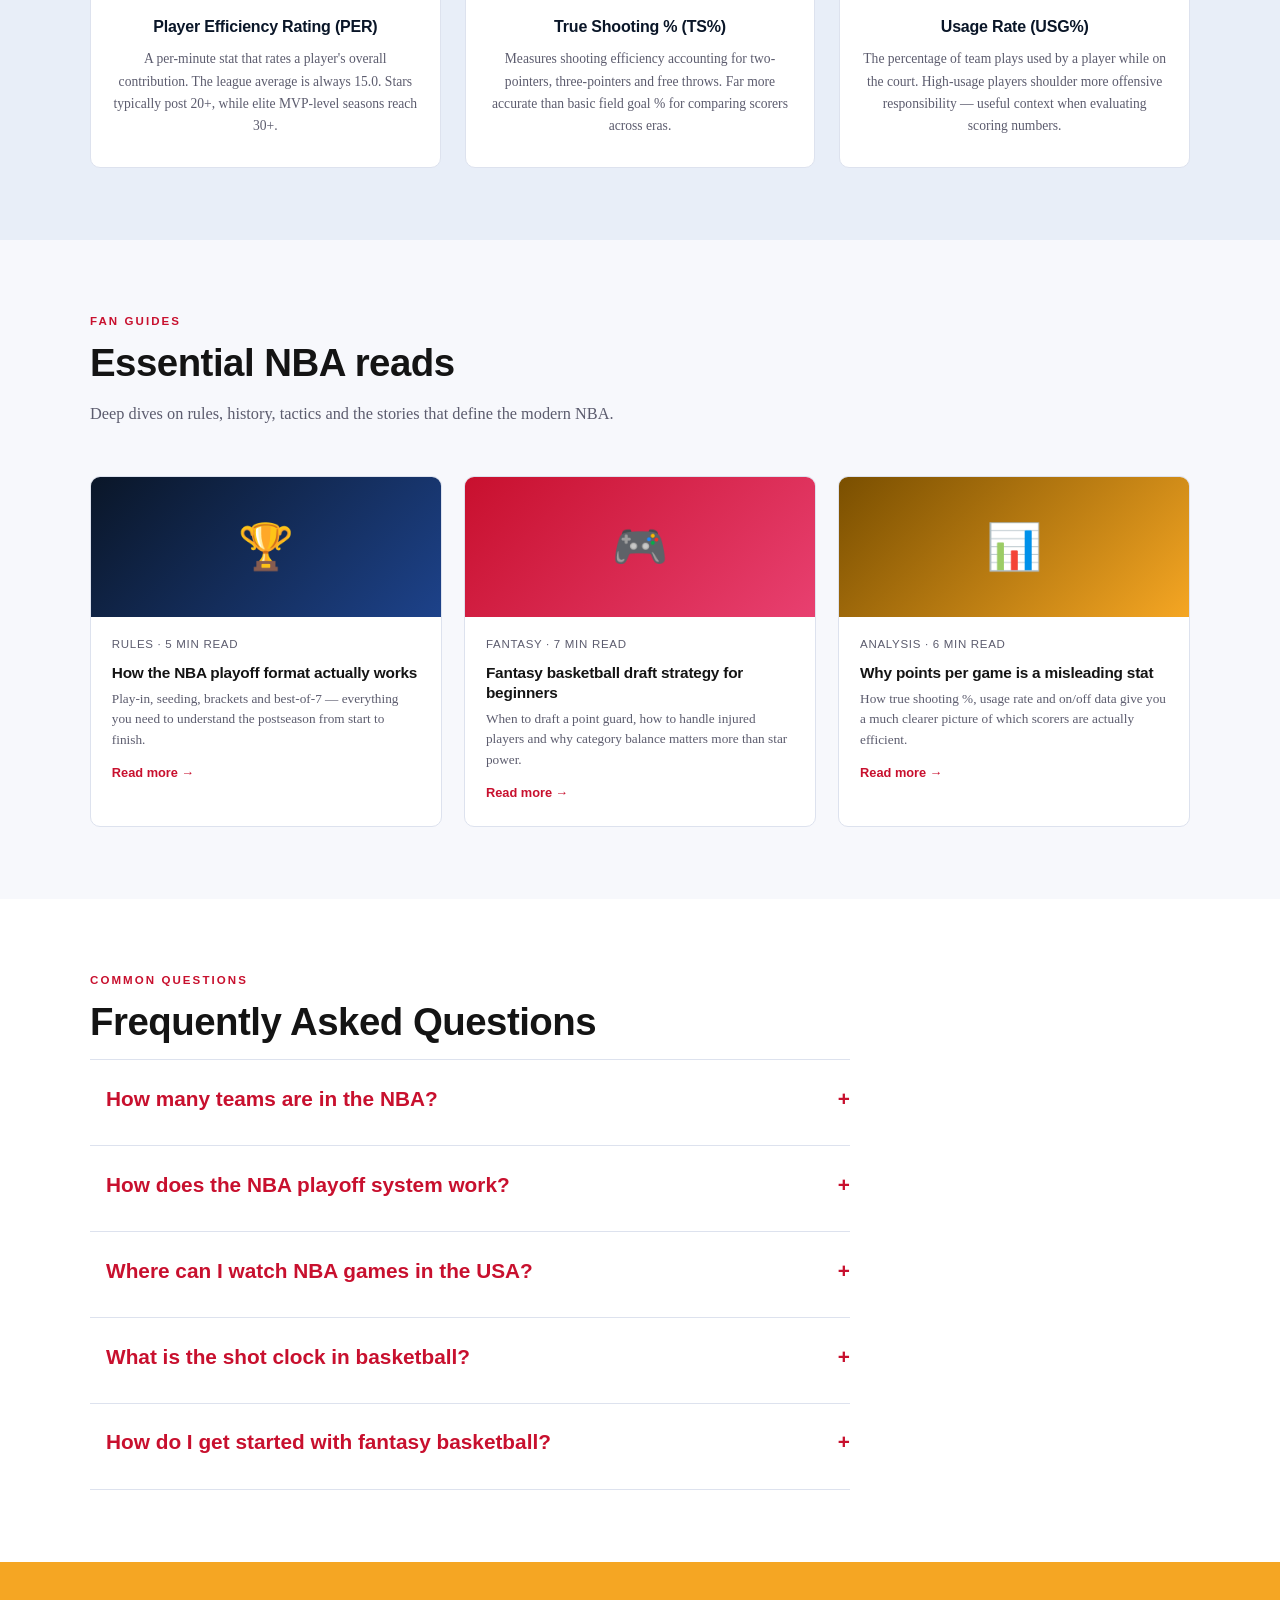
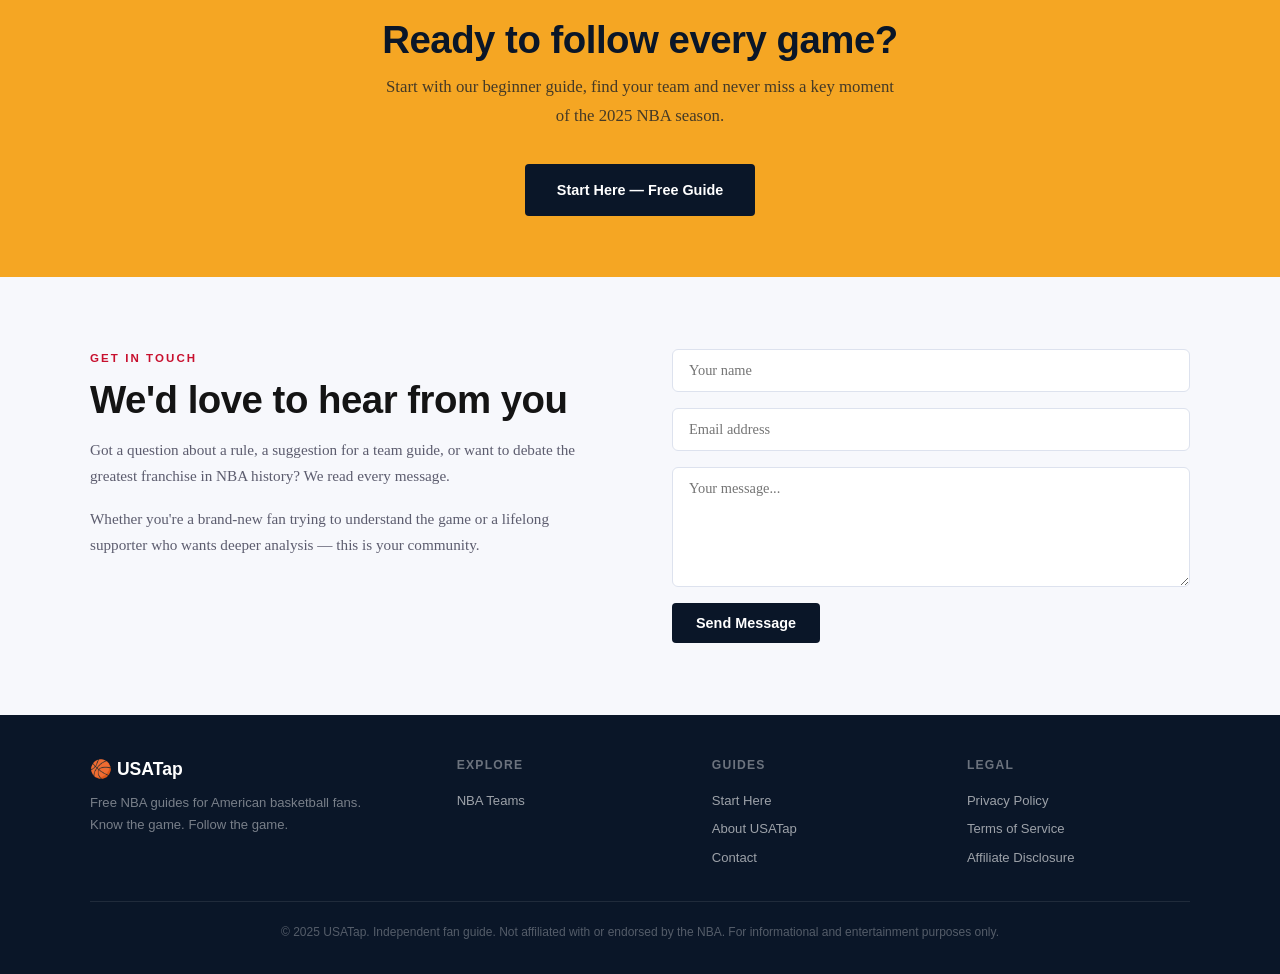
==== commit 90277875: "Update index.html" ====
--- a/index.html
+++ b/index.html
@@ -551,7 +551,7 @@
 }
 document.querySelectorAll('.faq-a').forEach(function(a){a.style.display='none';});
 </script>
-<script src="assets/popup.js"></script>
+<script src="assets/js/popup.js"></script>
 <script>window.PopupIndex();</script>
 </body>
 </html>
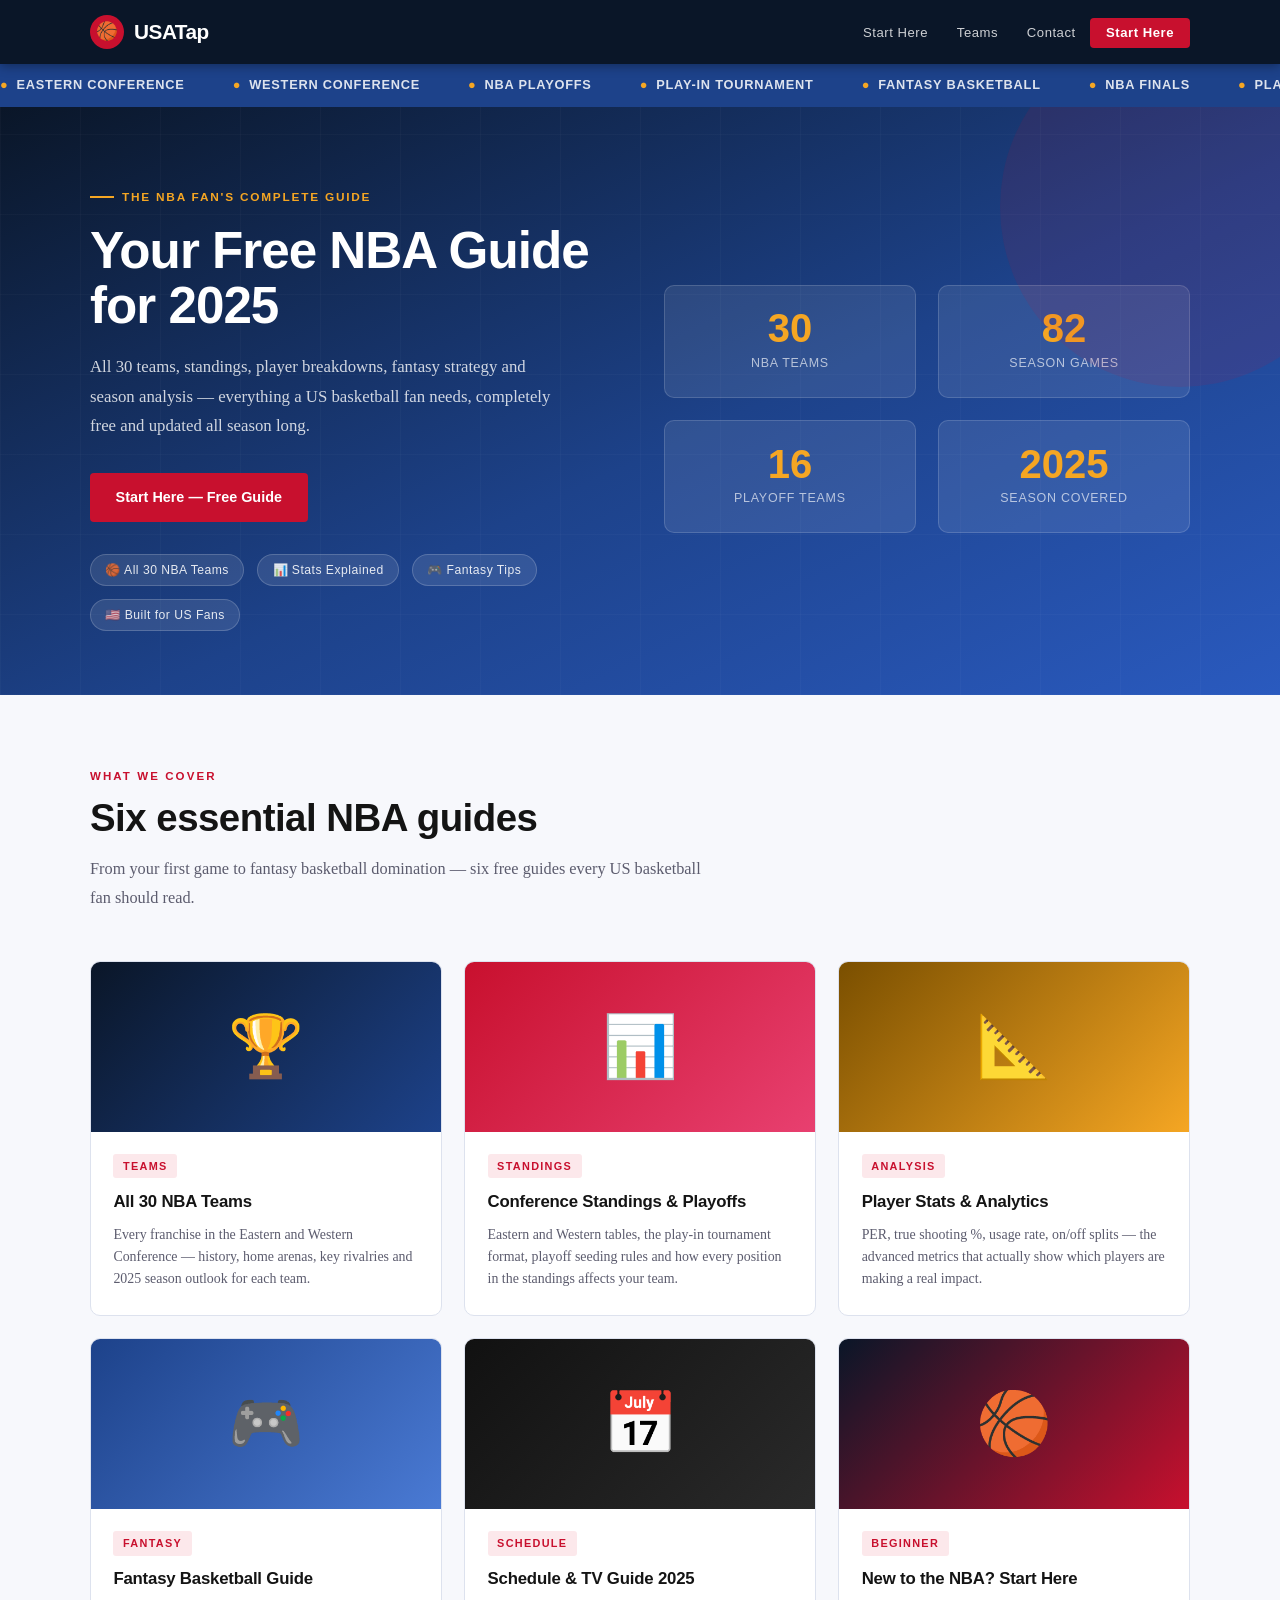
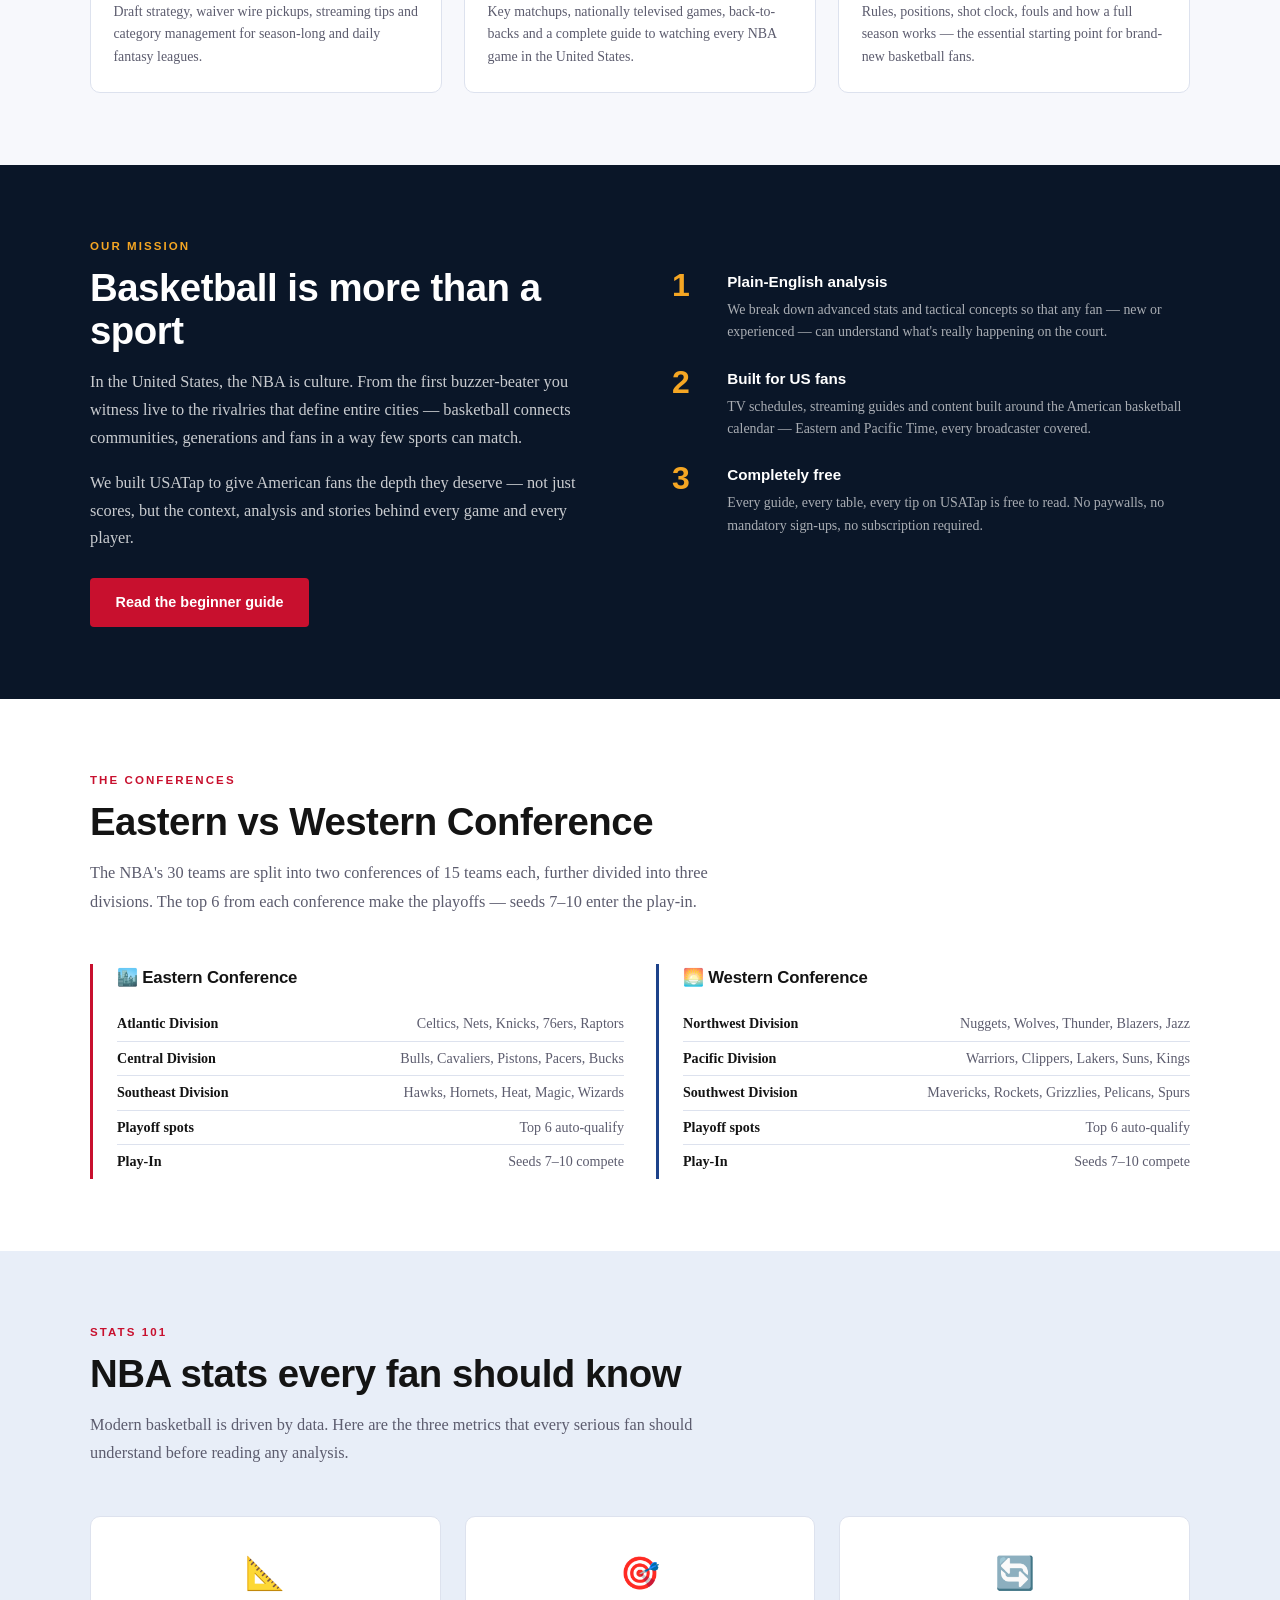
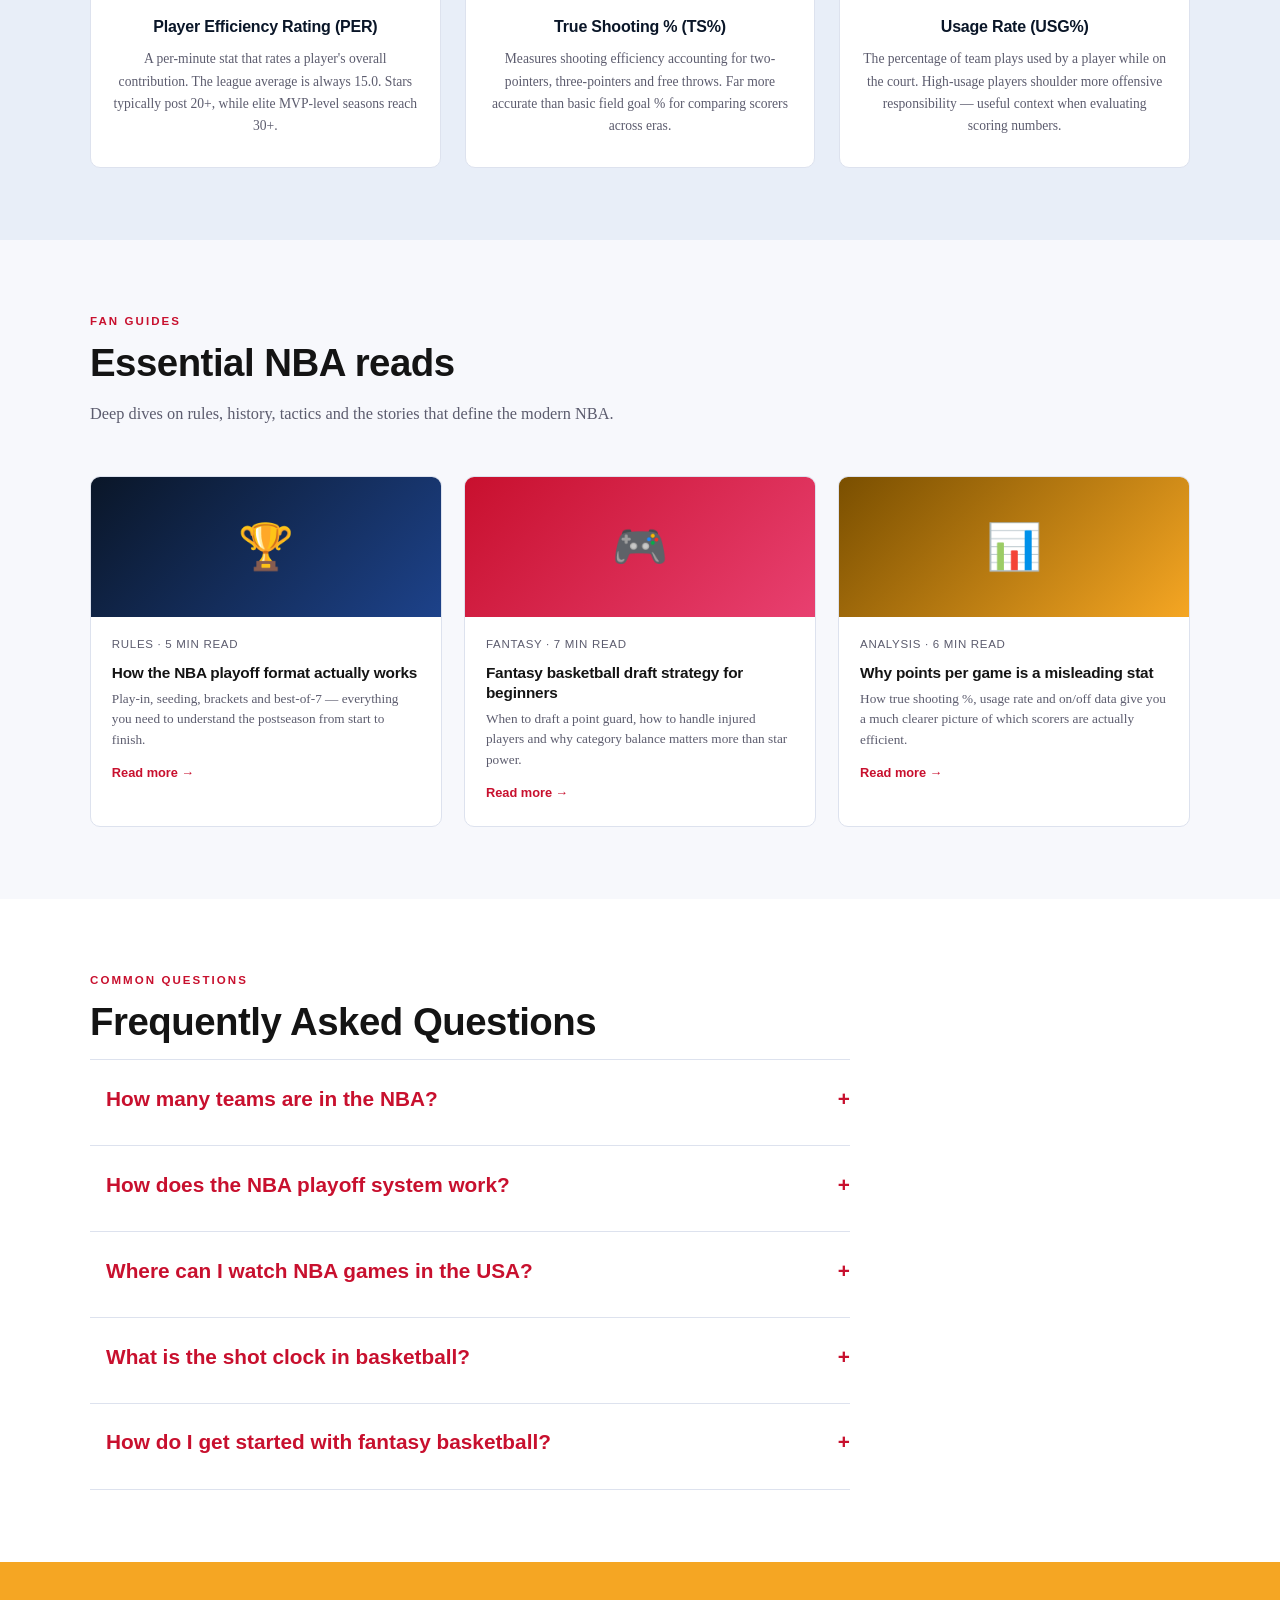
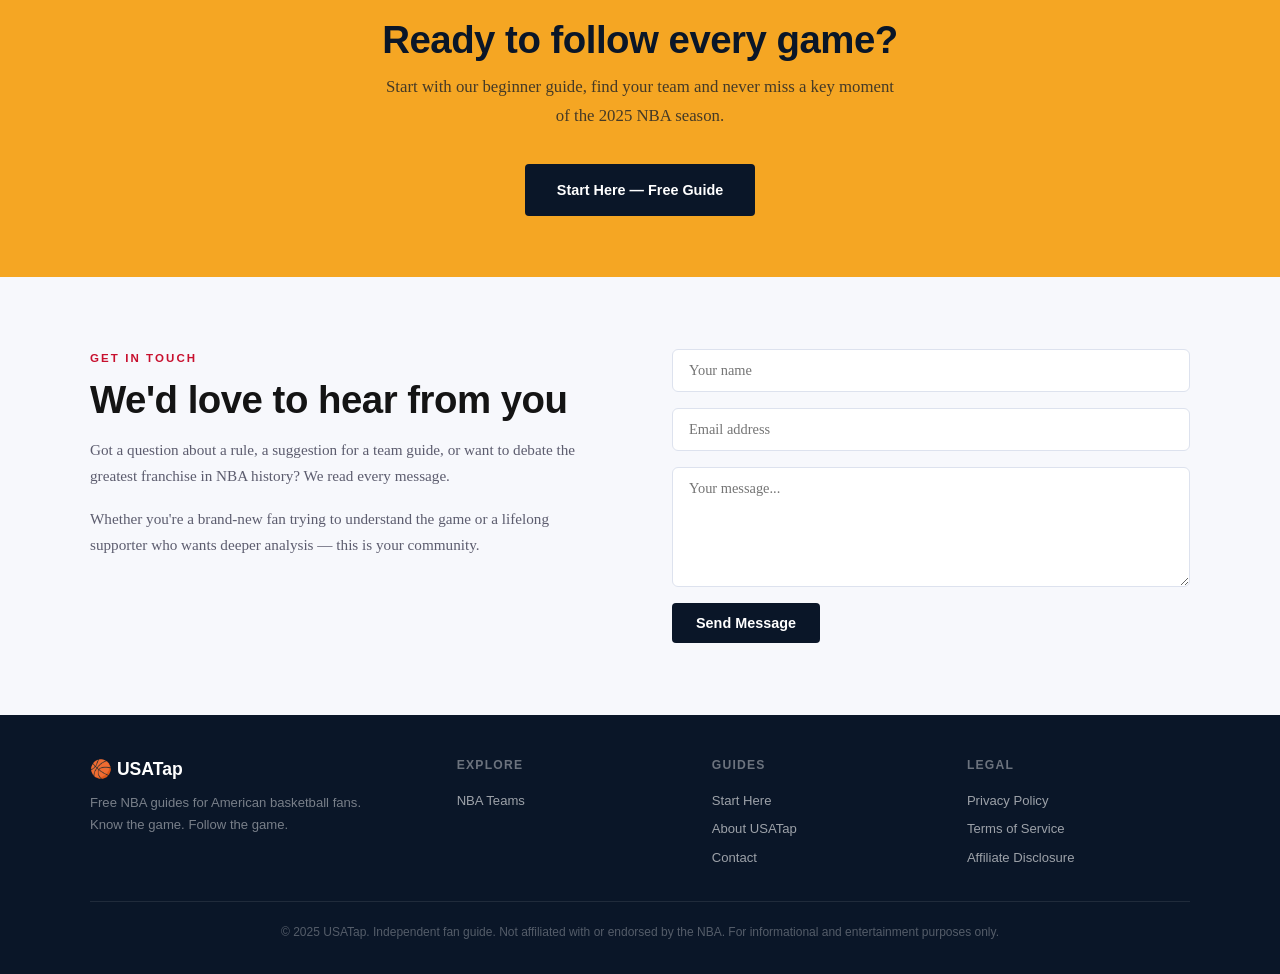
==== commit 64dfcf8b: "Update index.html" ====
--- a/index.html
+++ b/index.html
@@ -551,7 +551,5 @@
 }
 document.querySelectorAll('.faq-a').forEach(function(a){a.style.display='none';});
 </script>
-<script src="assets/js/popup.js"></script>
-<script>window.PopupIndex();</script>
 </body>
 </html>
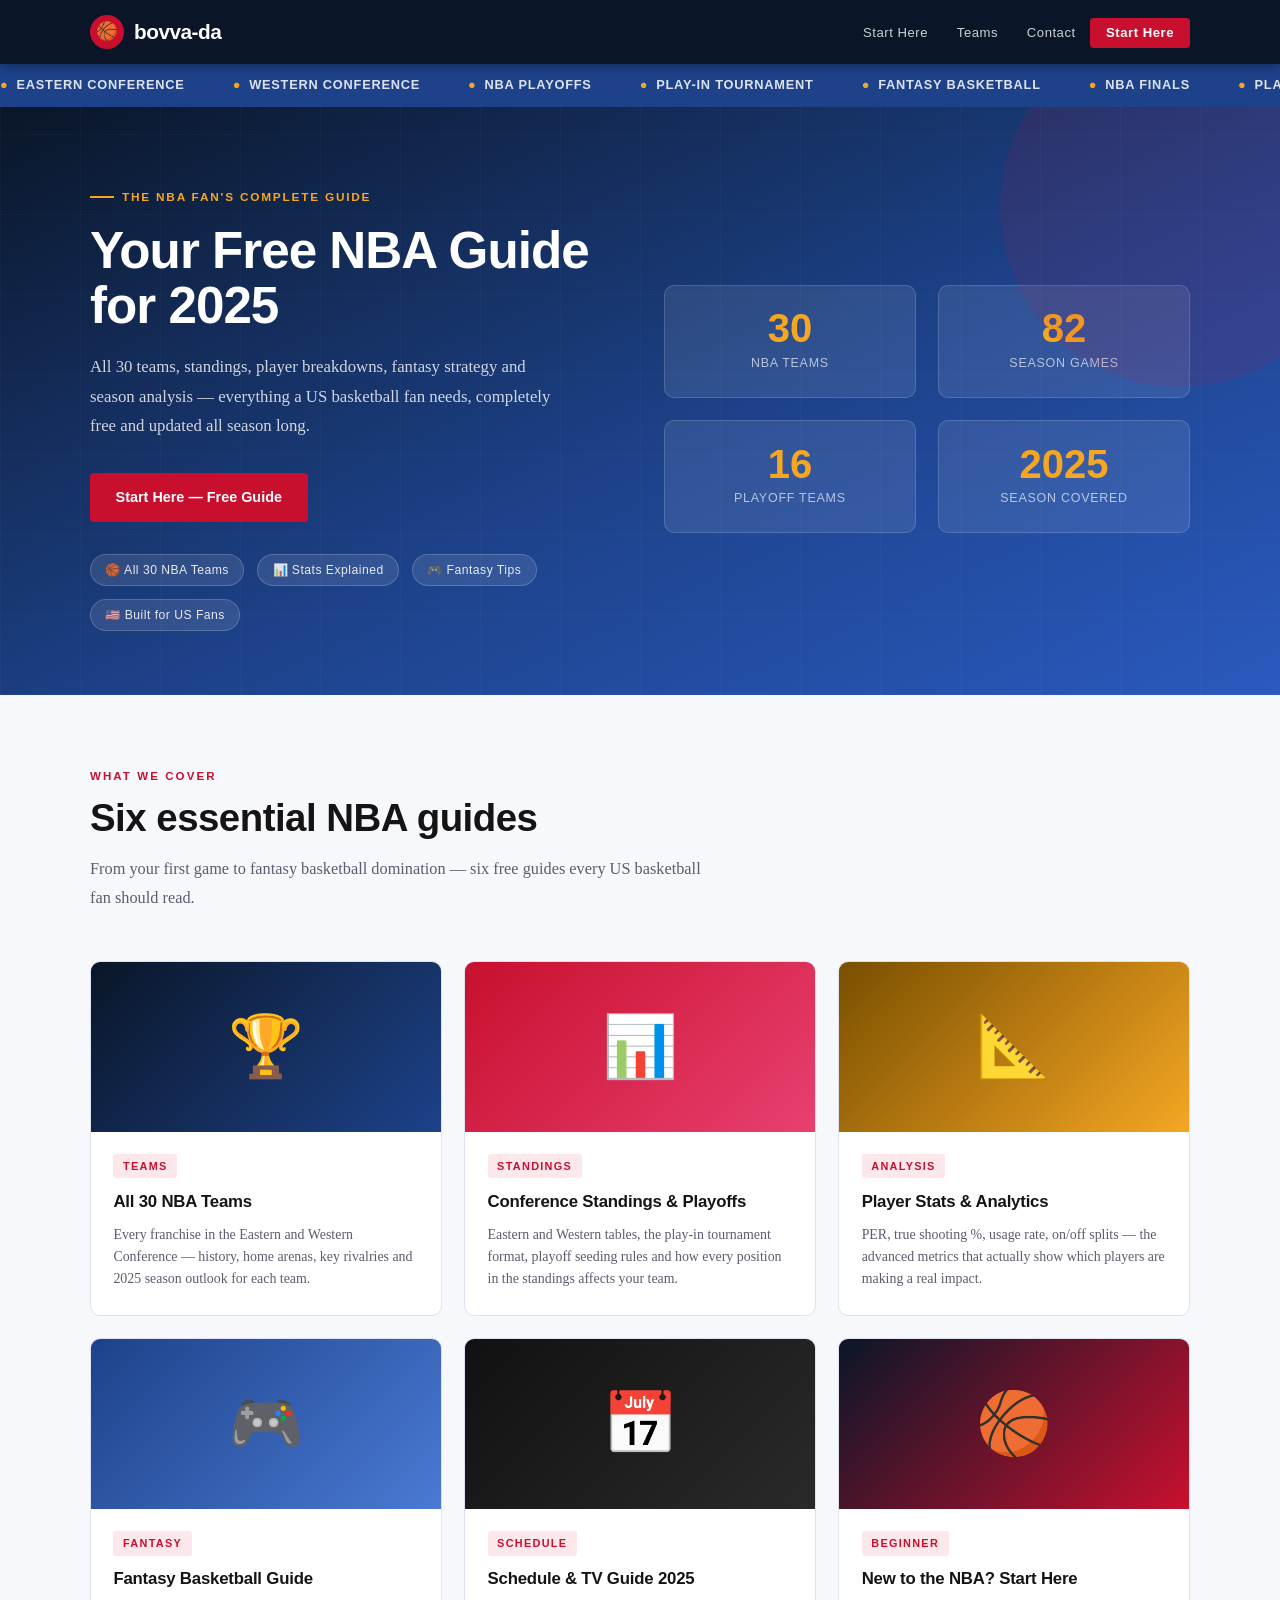
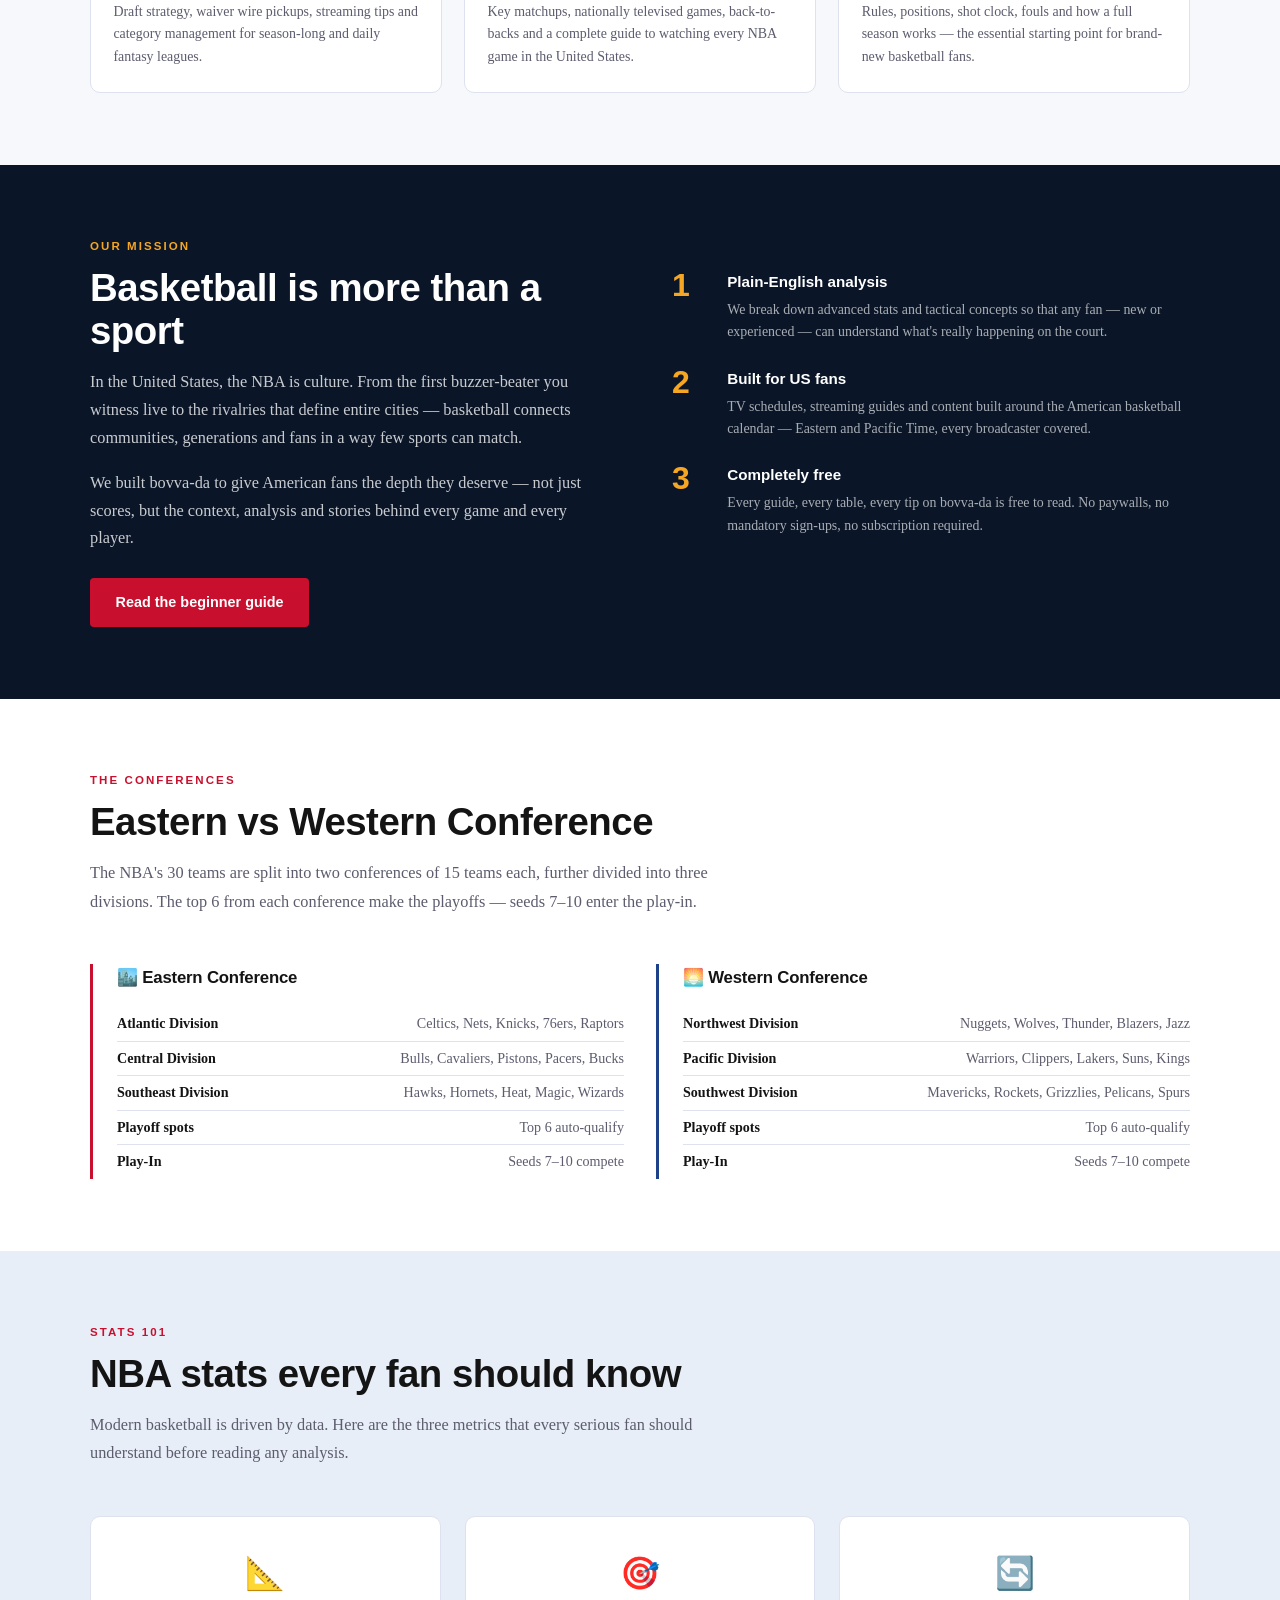
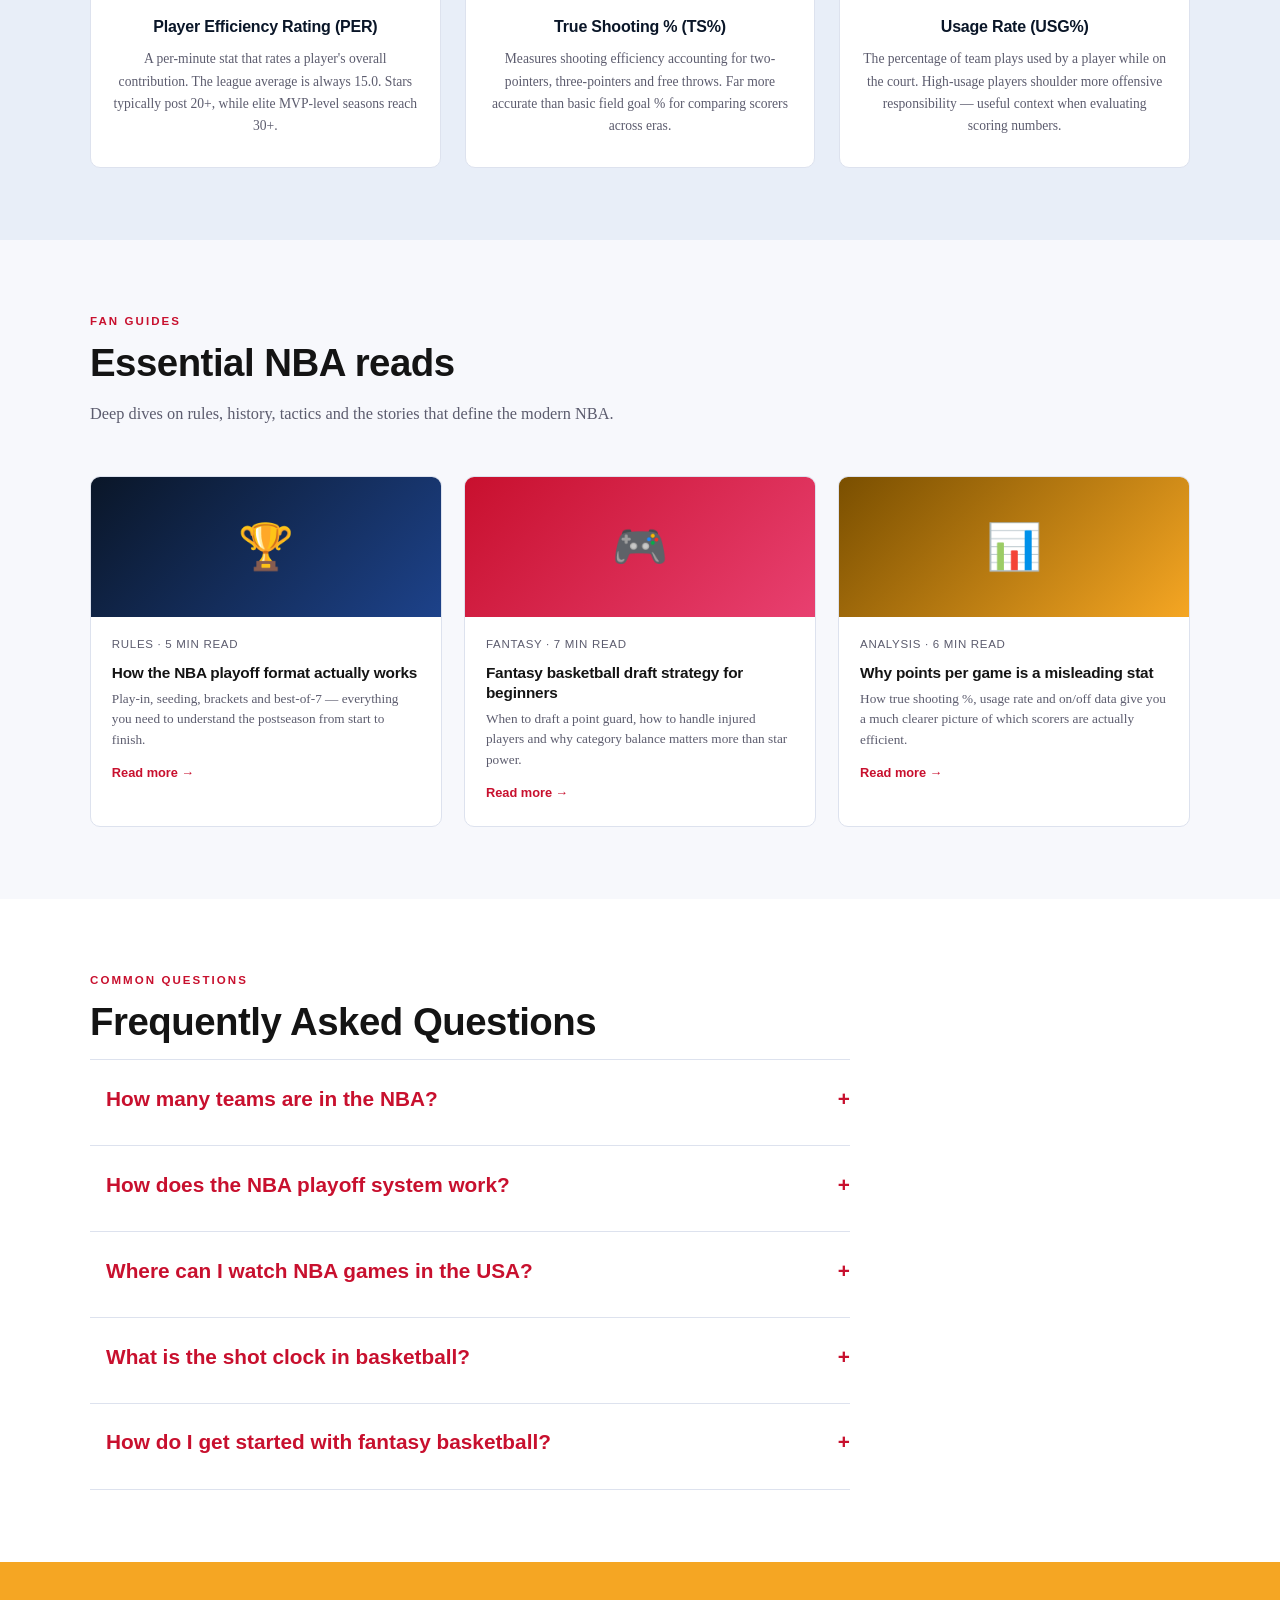
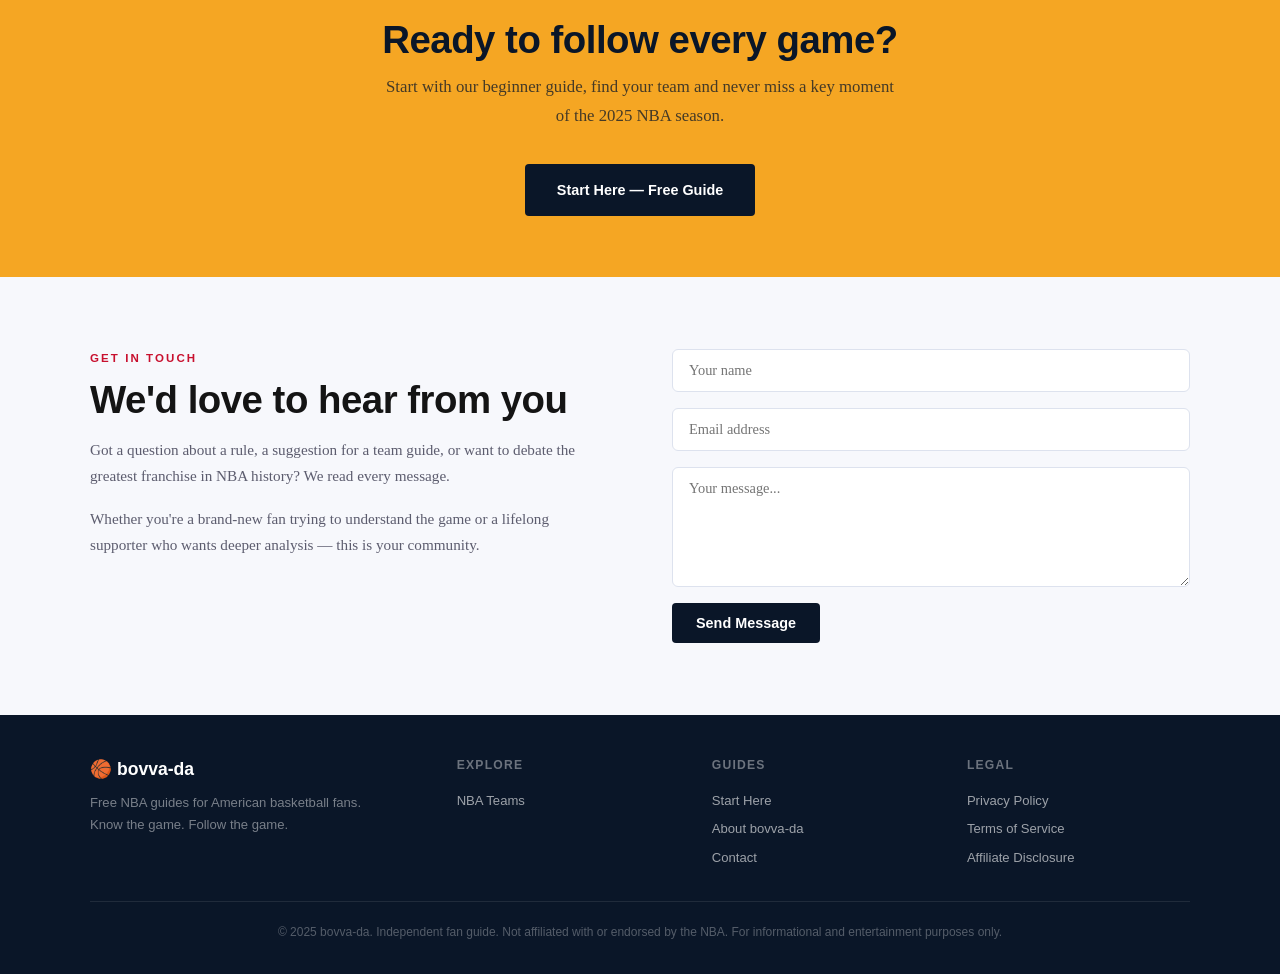
==== commit 043b0b98: "Update index.html" ====
--- a/index.html
+++ b/index.html
@@ -3,19 +3,19 @@
 <head>
 <meta charset="UTF-8"/>
 <meta name="viewport" content="width=device-width,initial-scale=1"/>
-<meta name="description" content="USATap — free NBA guide for American basketball fans. Teams, standings, player analysis, fantasy tips and the 2025 season schedule all in one place."/>
+<meta name="description" content="bovva-da — free NBA guide for American basketball fans. Teams, standings, player analysis, fantasy tips and the 2025 season schedule all in one place."/>
 <meta name="keywords" content="NBA guide, NBA teams 2025, NBA standings, NBA fantasy basketball, basketball analysis USA, NBA schedule"/>
 <meta name="robots" content="index, follow"/>
-<meta name="author" content="USATap"/>
-<meta property="og:title" content="USATap — Free NBA Guide for American Basketball Fans"/>
+<meta name="author" content="bovva-da"/>
+<meta property="og:title" content="bovva-da — Free NBA Guide for American Basketball Fans"/>
 <meta property="og:description" content="All 30 NBA teams, standings, player analysis, fantasy tips and the 2025 season guide — free for US fans."/>
 <meta property="og:type" content="website"/>
 <meta name="twitter:card" content="summary_large_image"/>
 <meta name="theme-color" content="#0a1628"/>
 <script type="application/ld+json">
-{"@context":"https://schema.org","@type":"WebSite","name":"USATap","url":"https://usatap.netlify.app/","description":"Free NBA fan guide covering teams, standings, player analysis and fantasy basketball for American fans."}
+{"@context":"https://schema.org","@type":"WebSite","name":"bovva-da","url":"https://bovva-da.netlify.app/","description":"Free NBA fan guide covering teams, standings, player analysis and fantasy basketball for American fans."}
 </script>
-<title>USATap — Free NBA Guide for American Basketball Fans | Teams, Standings & Analysis 2025</title>
+<title>bovva-da — Free NBA Guide for American Basketball Fans | Teams, Standings & Analysis 2025</title>
 <style>
 *,*::before,*::after{box-sizing:border-box;margin:0;padding:0;}
 :root{
@@ -200,7 +200,7 @@
 <!-- NAV -->
 <nav>
   <div class="nav-inner">
-    <a class="logo" href="index.html"><span class="logo-badge">🏀</span>USATap</a>
+    <a class="logo" href="index.html"><span class="logo-badge">🏀</span>bovva-da</a>
     <ul class="nav-links">
       <li><a href="start-here.html">Start Here</a></li>
       <li><a href="teams.html">Teams</a></li>
@@ -327,7 +327,7 @@
         <div class="section-label">Our mission</div>
         <h2>Basketball is more than a sport</h2>
         <p>In the United States, the NBA is culture. From the first buzzer-beater you witness live to the rivalries that define entire cities — basketball connects communities, generations and fans in a way few sports can match.</p>
-        <p>We built USATap to give American fans the depth they deserve — not just scores, but the context, analysis and stories behind every game and every player.</p>
+        <p>We built bovva-da to give American fans the depth they deserve — not just scores, but the context, analysis and stories behind every game and every player.</p>
         <a href="start-here.html" class="btn-primary" style="margin-top:.5rem;display:inline-block;">Read the beginner guide</a>
       </div>
       <div class="pillars">
@@ -349,7 +349,7 @@
           <div class="pillar-num">3</div>
           <div>
             <h4>Completely free</h4>
-            <p>Every guide, every table, every tip on USATap is free to read. No paywalls, no mandatory sign-ups, no subscription required.</p>
+            <p>Every guide, every table, every tip on bovva-da is free to read. No paywalls, no mandatory sign-ups, no subscription required.</p>
           </div>
         </div>
       </div>
@@ -523,7 +523,7 @@
 <footer>
   <div class="footer-inner">
     <div class="footer-brand">
-      <div style="color:#fff;font-family:'Arial Black',sans-serif;font-size:1.1rem;font-weight:900;">🏀 USATap</div>
+      <div style="color:#fff;font-family:'Arial Black',sans-serif;font-size:1.1rem;font-weight:900;">🏀 bovva-da</div>
       <p>Free NBA guides for American basketball fans.<br>Know the game. Follow the game.</p>
     </div>
     <div class="footer-col"><h4>Explore</h4><ul>
@@ -531,7 +531,7 @@
     </ul></div>
     <div class="footer-col"><h4>Guides</h4><ul>
       <li><a href="start-here.html">Start Here</a></li>
-      <li><a href="about.html">About USATap</a></li>
+      <li><a href="about.html">About bovva-da</a></li>
       <li><a href="contact.html">Contact</a></li>
     </ul></div>
     <div class="footer-col"><h4>Legal</h4><ul>
@@ -540,7 +540,7 @@
       <li><a href="affiliate-disclosure.html">Affiliate Disclosure</a></li>
     </ul></div>
   </div>
-  <div class="footer-bottom">© 2025 USATap. Independent fan guide. Not affiliated with or endorsed by the NBA. For informational and entertainment purposes only.</div>
+  <div class="footer-bottom">© 2025 bovva-da. Independent fan guide. Not affiliated with or endorsed by the NBA. For informational and entertainment purposes only.</div>
 </footer>
 
 <script>
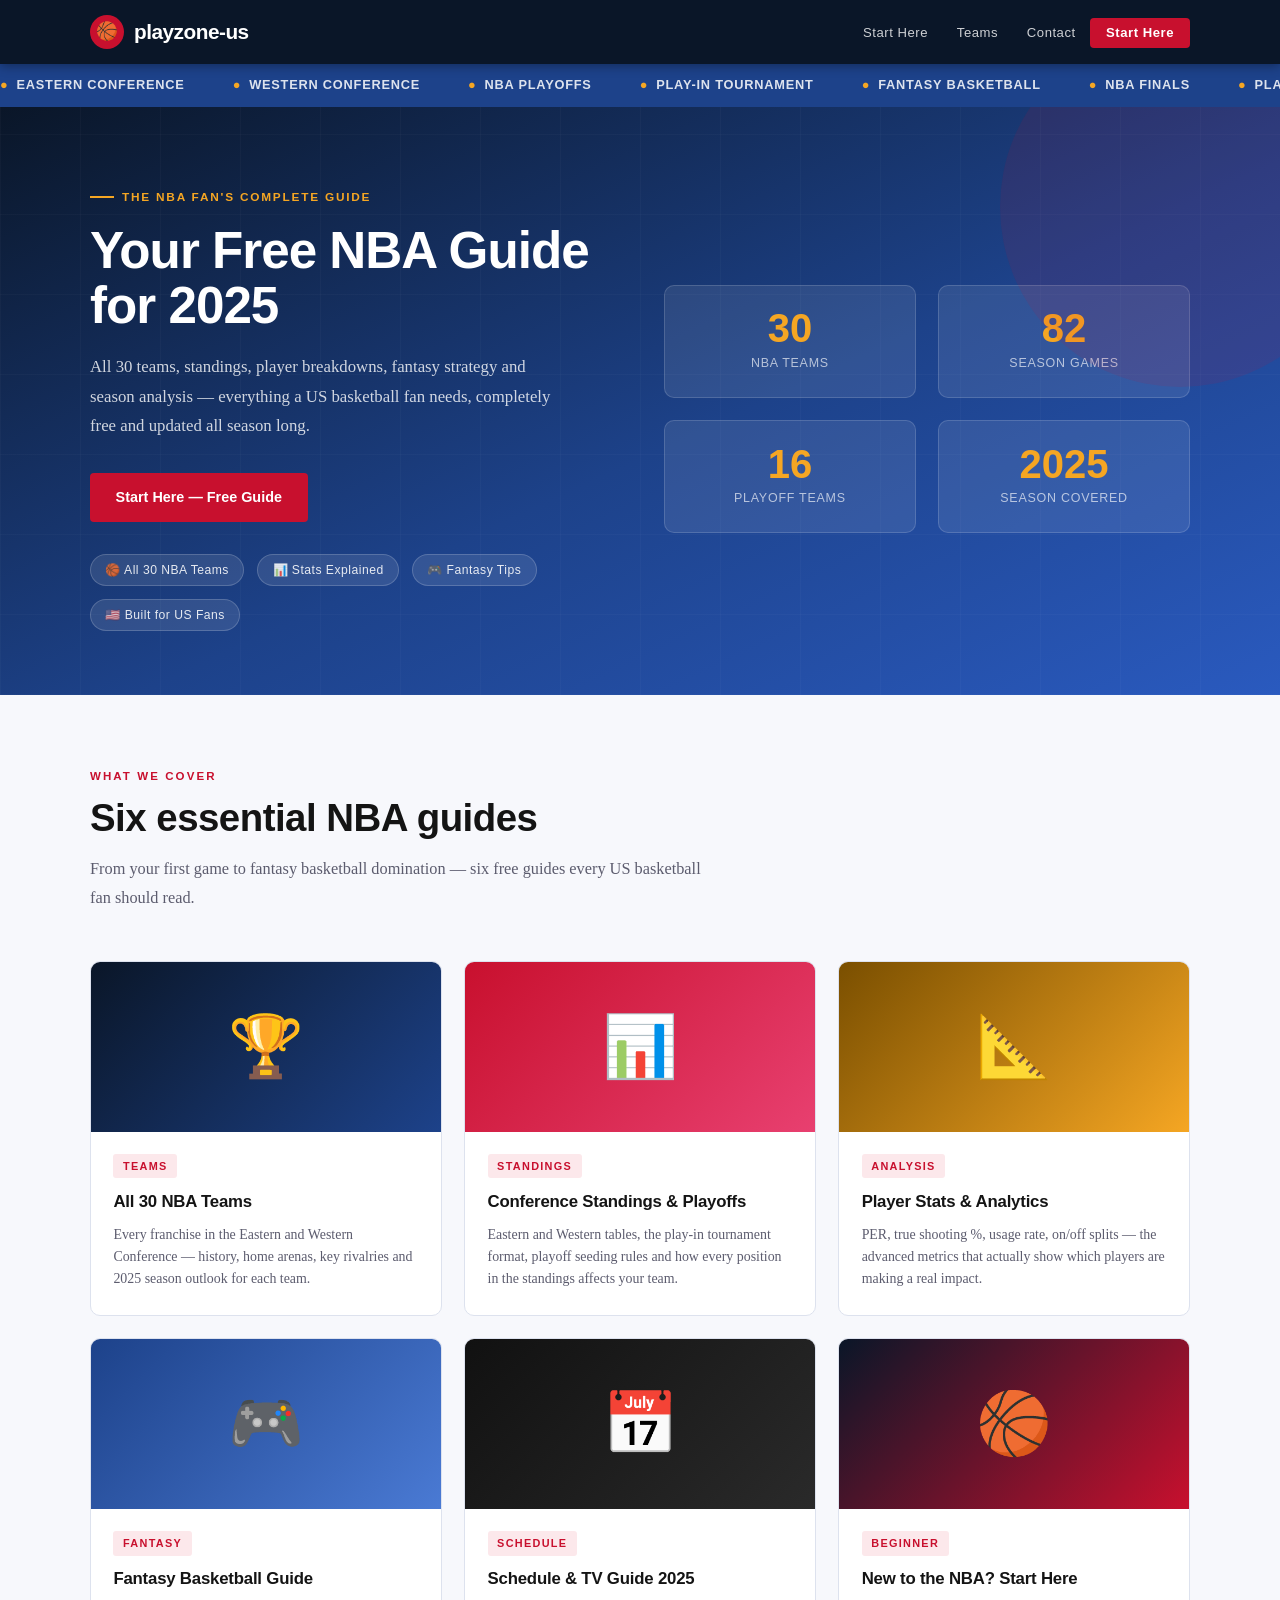
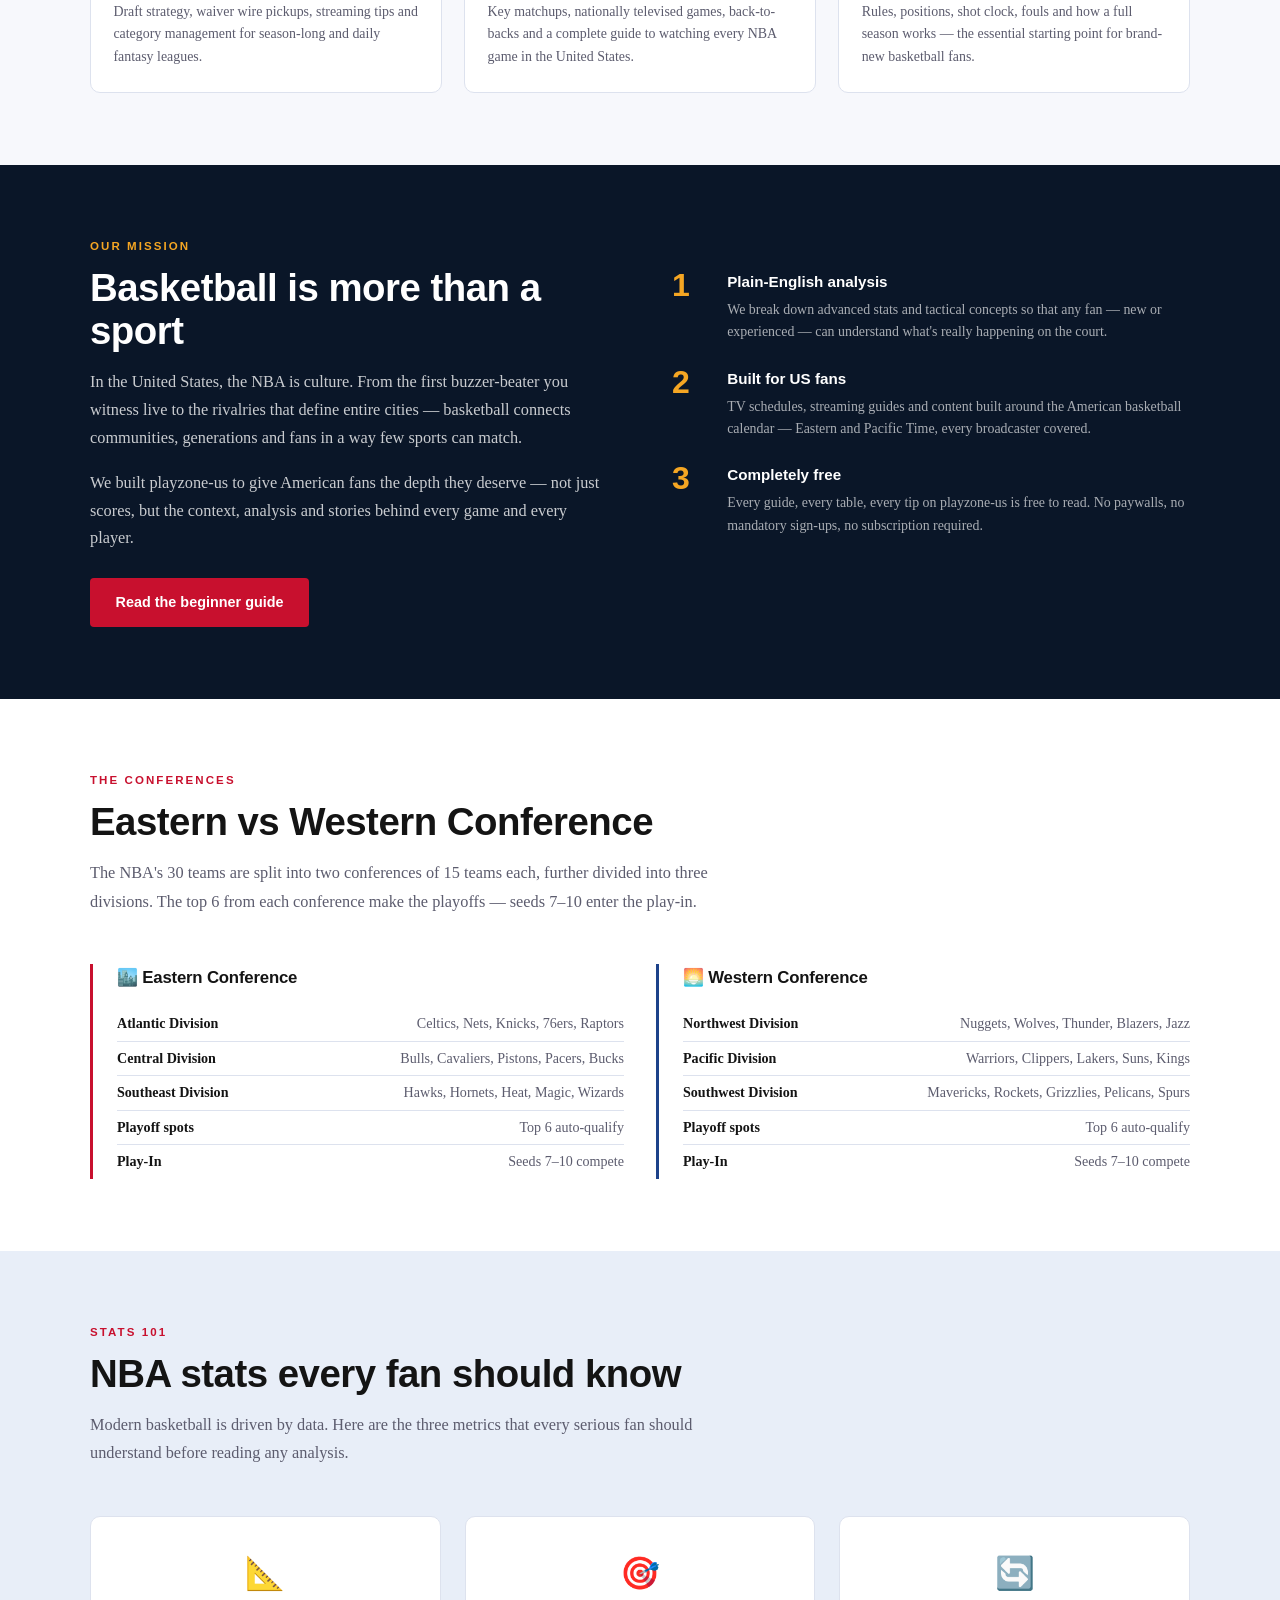
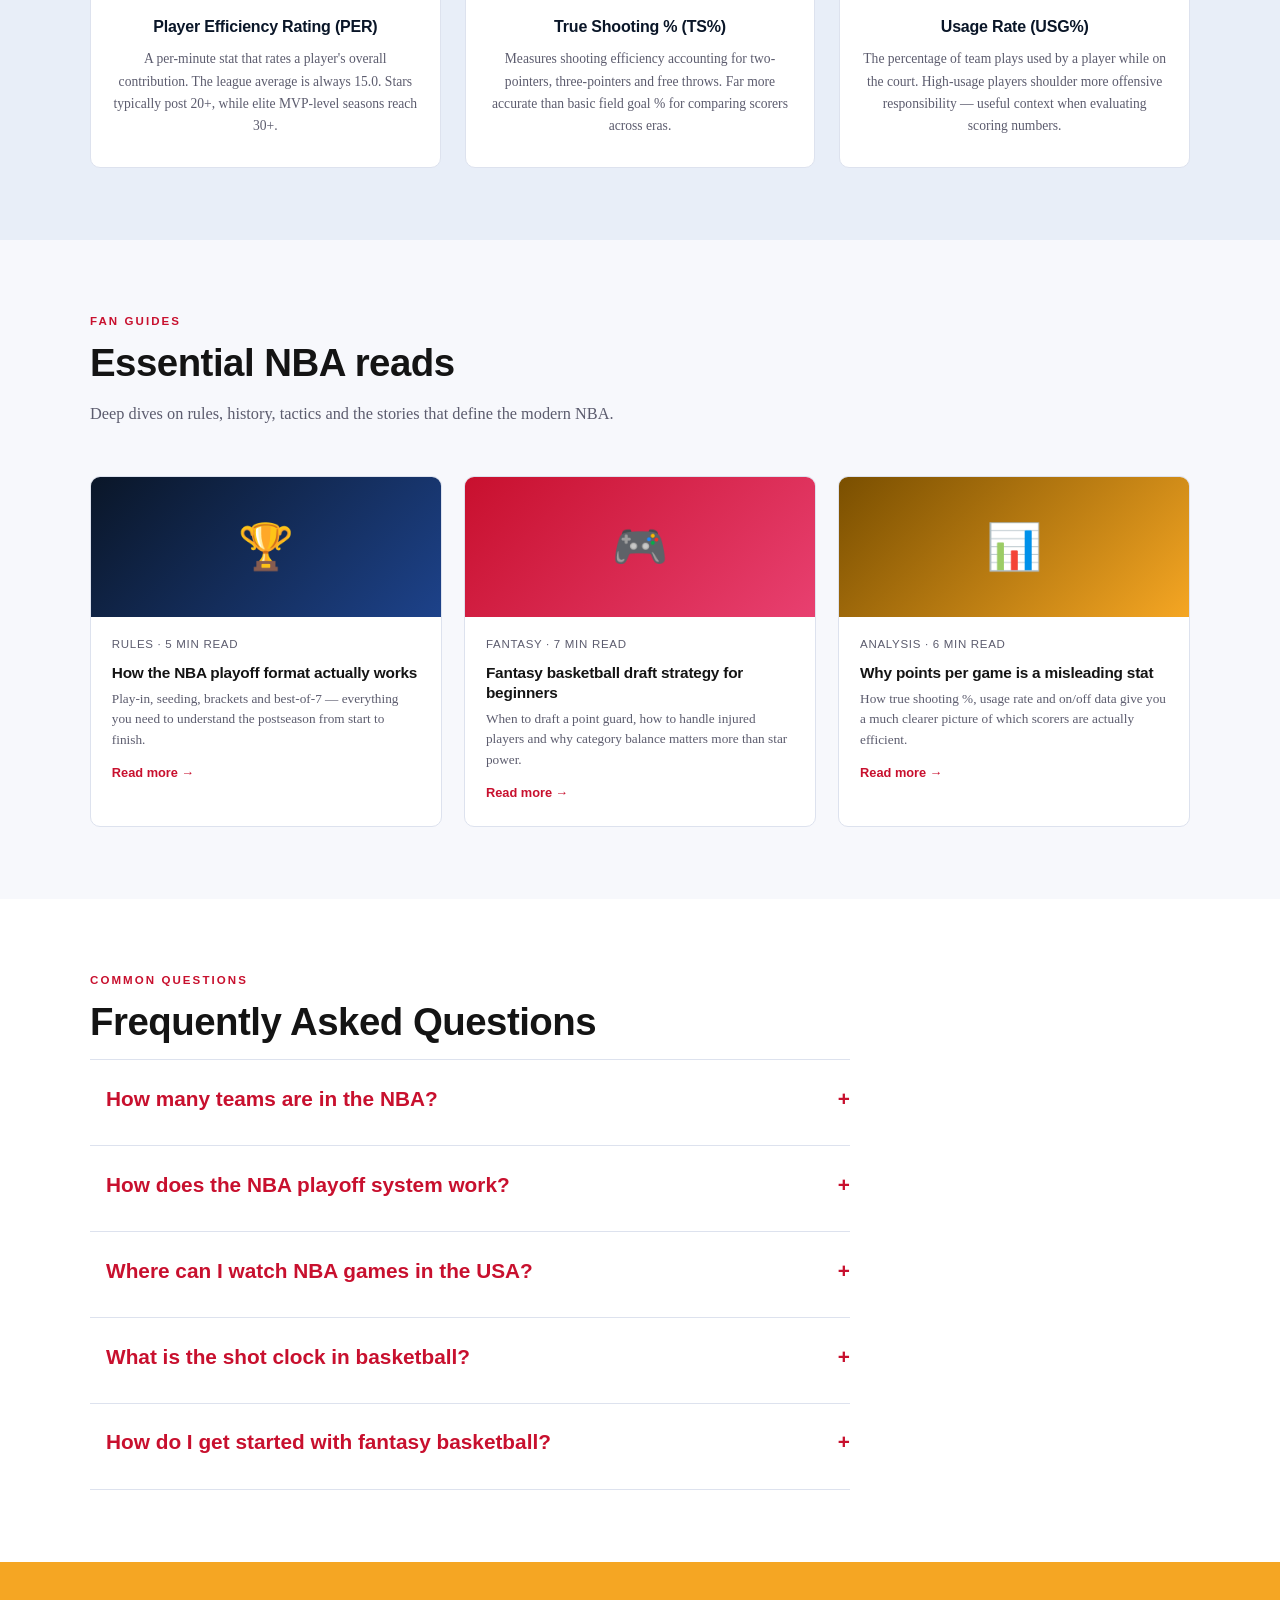
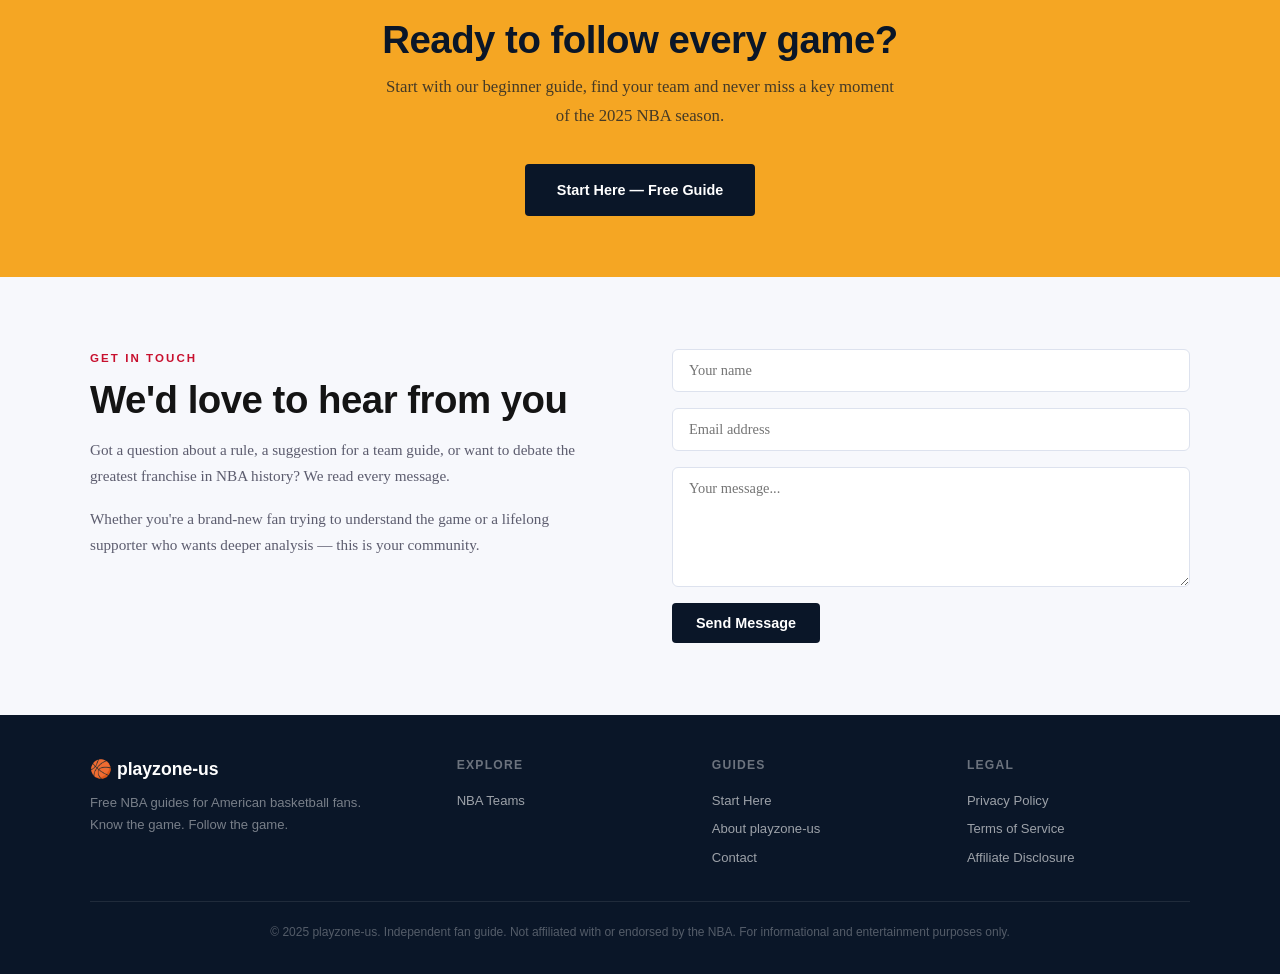
==== commit ea43aefb: "Update index.html" ====
--- a/index.html
+++ b/index.html
@@ -3,19 +3,19 @@
 <head>
 <meta charset="UTF-8"/>
 <meta name="viewport" content="width=device-width,initial-scale=1"/>
-<meta name="description" content="bovva-da — free NBA guide for American basketball fans. Teams, standings, player analysis, fantasy tips and the 2025 season schedule all in one place."/>
+<meta name="description" content="playzone-us — free NBA guide for American basketball fans. Teams, standings, player analysis, fantasy tips and the 2025 season schedule all in one place."/>
 <meta name="keywords" content="NBA guide, NBA teams 2025, NBA standings, NBA fantasy basketball, basketball analysis USA, NBA schedule"/>
 <meta name="robots" content="index, follow"/>
-<meta name="author" content="bovva-da"/>
-<meta property="og:title" content="bovva-da — Free NBA Guide for American Basketball Fans"/>
+<meta name="author" content="playzone-us"/>
+<meta property="og:title" content="playzone-us — Free NBA Guide for American Basketball Fans"/>
 <meta property="og:description" content="All 30 NBA teams, standings, player analysis, fantasy tips and the 2025 season guide — free for US fans."/>
 <meta property="og:type" content="website"/>
 <meta name="twitter:card" content="summary_large_image"/>
 <meta name="theme-color" content="#0a1628"/>
 <script type="application/ld+json">
-{"@context":"https://schema.org","@type":"WebSite","name":"bovva-da","url":"https://bovva-da.netlify.app/","description":"Free NBA fan guide covering teams, standings, player analysis and fantasy basketball for American fans."}
+{"@context":"https://schema.org","@type":"WebSite","name":"playzone-us","url":"https://playzone-us.netlify.app/","description":"Free NBA fan guide covering teams, standings, player analysis and fantasy basketball for American fans."}
 </script>
-<title>bovva-da — Free NBA Guide for American Basketball Fans | Teams, Standings & Analysis 2025</title>
+<title>playzone-us — Free NBA Guide for American Basketball Fans | Teams, Standings & Analysis 2025</title>
 <style>
 *,*::before,*::after{box-sizing:border-box;margin:0;padding:0;}
 :root{
@@ -200,7 +200,7 @@
 <!-- NAV -->
 <nav>
   <div class="nav-inner">
-    <a class="logo" href="index.html"><span class="logo-badge">🏀</span>bovva-da</a>
+    <a class="logo" href="index.html"><span class="logo-badge">🏀</span>playzone-us</a>
     <ul class="nav-links">
       <li><a href="start-here.html">Start Here</a></li>
       <li><a href="teams.html">Teams</a></li>
@@ -327,7 +327,7 @@
         <div class="section-label">Our mission</div>
         <h2>Basketball is more than a sport</h2>
         <p>In the United States, the NBA is culture. From the first buzzer-beater you witness live to the rivalries that define entire cities — basketball connects communities, generations and fans in a way few sports can match.</p>
-        <p>We built bovva-da to give American fans the depth they deserve — not just scores, but the context, analysis and stories behind every game and every player.</p>
+        <p>We built playzone-us to give American fans the depth they deserve — not just scores, but the context, analysis and stories behind every game and every player.</p>
         <a href="start-here.html" class="btn-primary" style="margin-top:.5rem;display:inline-block;">Read the beginner guide</a>
       </div>
       <div class="pillars">
@@ -349,7 +349,7 @@
           <div class="pillar-num">3</div>
           <div>
             <h4>Completely free</h4>
-            <p>Every guide, every table, every tip on bovva-da is free to read. No paywalls, no mandatory sign-ups, no subscription required.</p>
+            <p>Every guide, every table, every tip on playzone-us is free to read. No paywalls, no mandatory sign-ups, no subscription required.</p>
           </div>
         </div>
       </div>
@@ -523,7 +523,7 @@
 <footer>
   <div class="footer-inner">
     <div class="footer-brand">
-      <div style="color:#fff;font-family:'Arial Black',sans-serif;font-size:1.1rem;font-weight:900;">🏀 bovva-da</div>
+      <div style="color:#fff;font-family:'Arial Black',sans-serif;font-size:1.1rem;font-weight:900;">🏀 playzone-us</div>
       <p>Free NBA guides for American basketball fans.<br>Know the game. Follow the game.</p>
     </div>
     <div class="footer-col"><h4>Explore</h4><ul>
@@ -531,7 +531,7 @@
     </ul></div>
     <div class="footer-col"><h4>Guides</h4><ul>
       <li><a href="start-here.html">Start Here</a></li>
-      <li><a href="about.html">About bovva-da</a></li>
+      <li><a href="about.html">About playzone-us</a></li>
       <li><a href="contact.html">Contact</a></li>
     </ul></div>
     <div class="footer-col"><h4>Legal</h4><ul>
@@ -540,7 +540,7 @@
       <li><a href="affiliate-disclosure.html">Affiliate Disclosure</a></li>
     </ul></div>
   </div>
-  <div class="footer-bottom">© 2025 bovva-da. Independent fan guide. Not affiliated with or endorsed by the NBA. For informational and entertainment purposes only.</div>
+  <div class="footer-bottom">© 2025 playzone-us. Independent fan guide. Not affiliated with or endorsed by the NBA. For informational and entertainment purposes only.</div>
 </footer>
 
 <script>
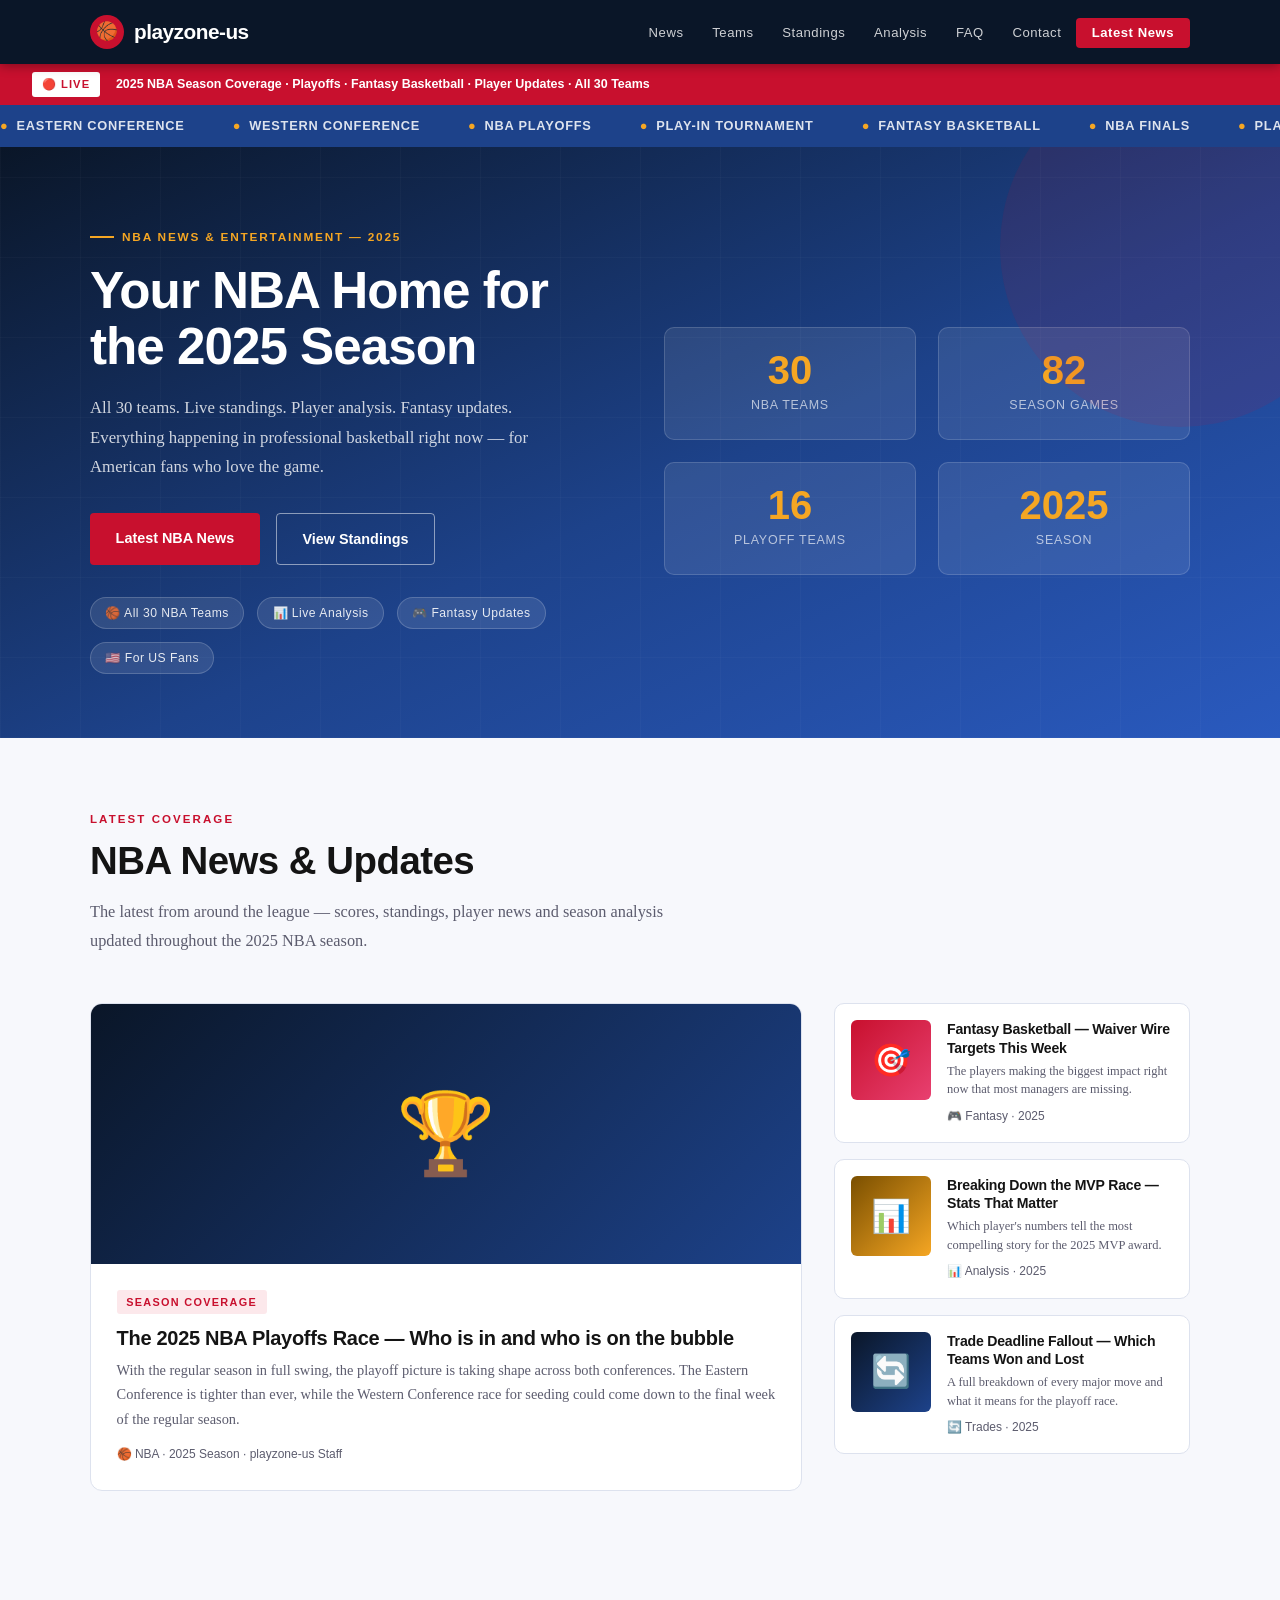
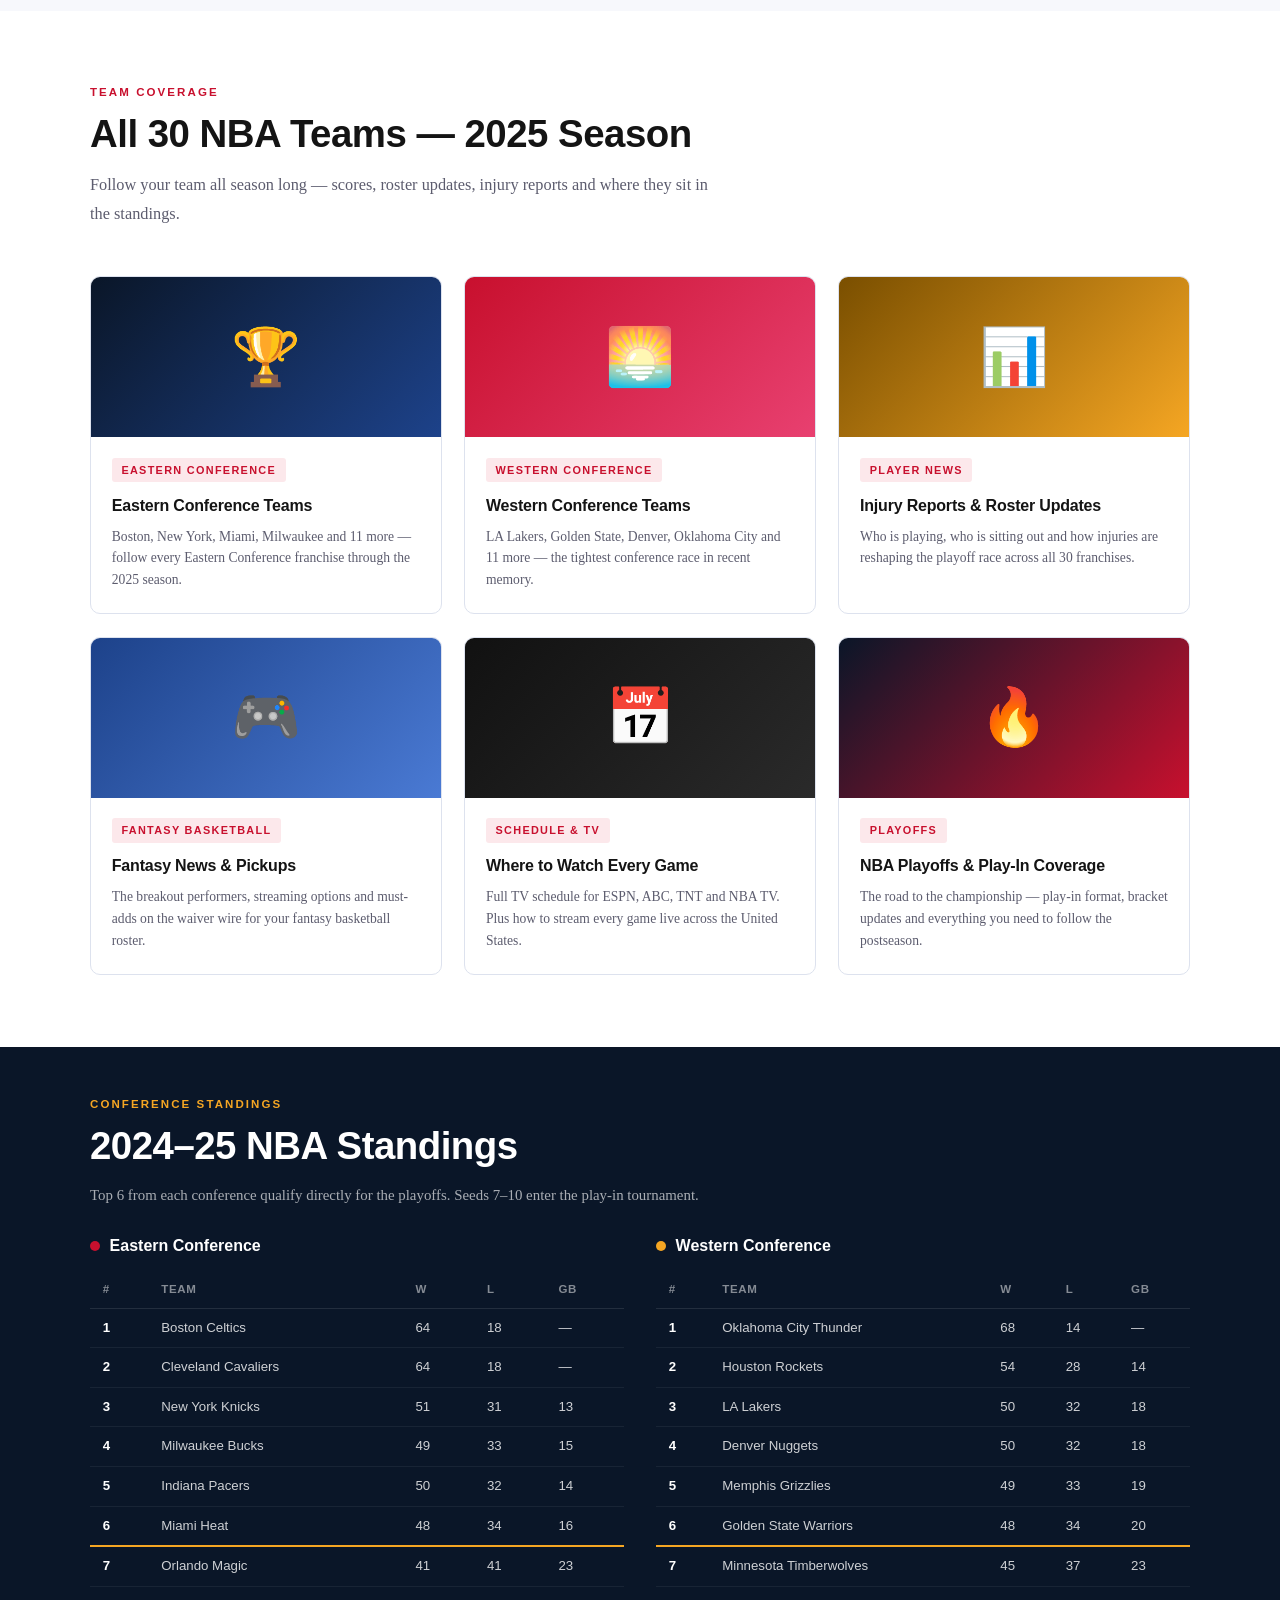
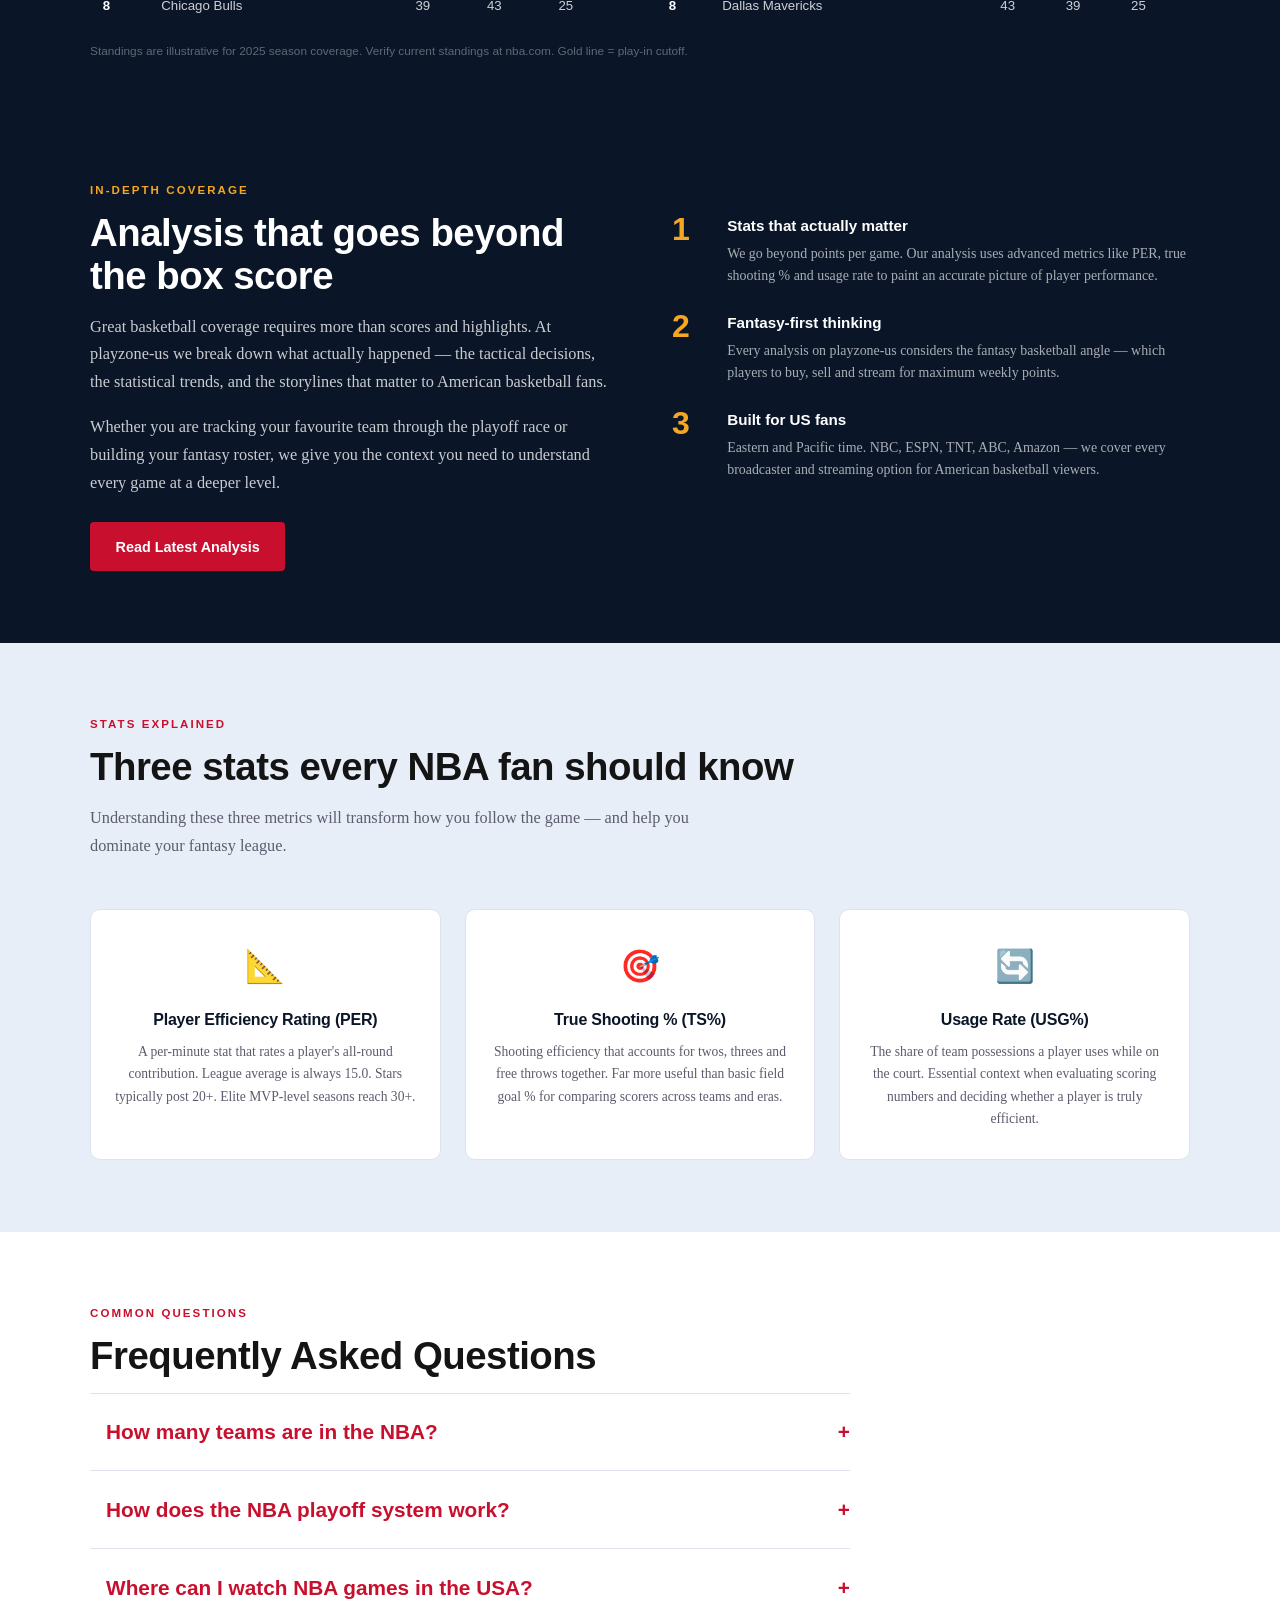
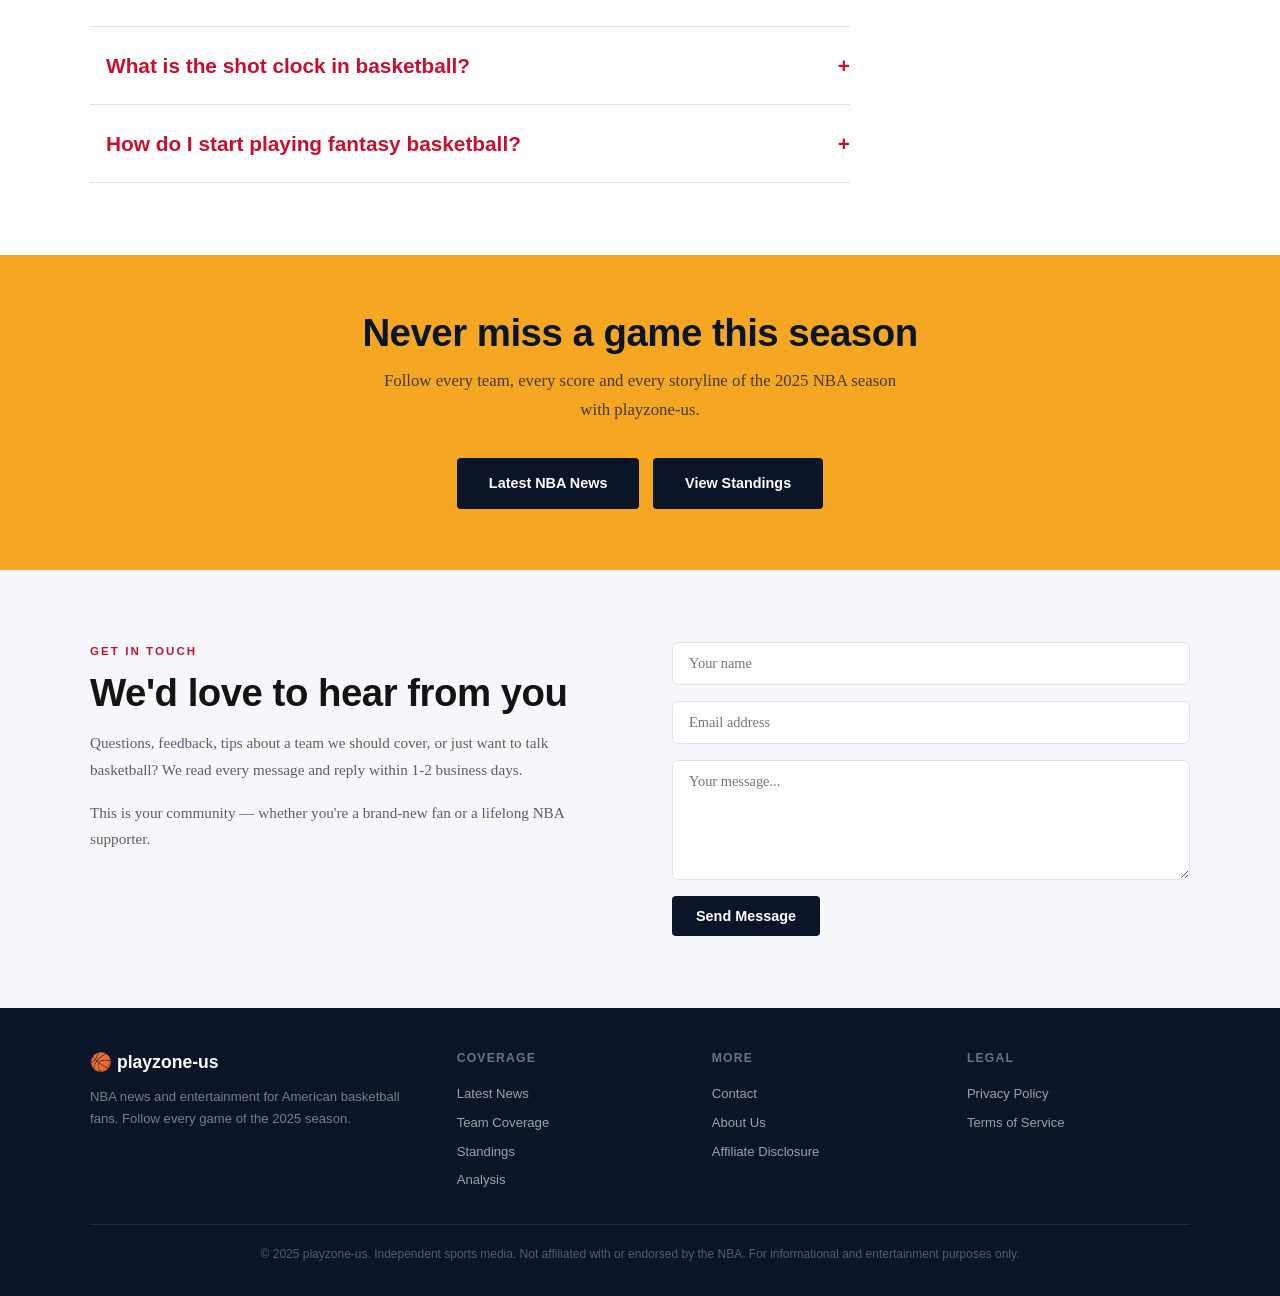
==== commit 929476d1: "Update index.html" ====
--- a/index.html
+++ b/index.html
@@ -3,19 +3,26 @@
 <head>
 <meta charset="UTF-8"/>
 <meta name="viewport" content="width=device-width,initial-scale=1"/>
-<meta name="description" content="playzone-us — free NBA guide for American basketball fans. Teams, standings, player analysis, fantasy tips and the 2025 season schedule all in one place."/>
-<meta name="keywords" content="NBA guide, NBA teams 2025, NBA standings, NBA fantasy basketball, basketball analysis USA, NBA schedule"/>
+<meta name="description" content="playzone-us — your home for NBA news, team updates, player analysis, fantasy basketball and the 2025 season. Follow every game, every team, every play."/>
+<meta name="keywords" content="NBA news 2025, NBA teams, basketball news USA, NBA player analysis, fantasy basketball, NBA season 2025"/>
 <meta name="robots" content="index, follow"/>
 <meta name="author" content="playzone-us"/>
-<meta property="og:title" content="playzone-us — Free NBA Guide for American Basketball Fans"/>
-<meta property="og:description" content="All 30 NBA teams, standings, player analysis, fantasy tips and the 2025 season guide — free for US fans."/>
+<meta property="og:title" content="playzone-us — NBA News & Entertainment"/>
+<meta property="og:description" content="NBA news, team updates, player analysis and fantasy basketball for American fans. Follow every game of the 2025 season."/>
 <meta property="og:type" content="website"/>
 <meta name="twitter:card" content="summary_large_image"/>
 <meta name="theme-color" content="#0a1628"/>
 <script type="application/ld+json">
-{"@context":"https://schema.org","@type":"WebSite","name":"playzone-us","url":"https://playzone-us.netlify.app/","description":"Free NBA fan guide covering teams, standings, player analysis and fantasy basketball for American fans."}
+{
+  "@context":"https://schema.org",
+  "@type":"WebSite",
+  "name":"playzone-us",
+  "url":"https://playzone-us.netlify.app/",
+  "description":"NBA news, analysis and entertainment for American basketball fans.",
+  "publisher":{"@type":"Organization","name":"playzone-us"}
+}
 </script>
-<title>playzone-us — Free NBA Guide for American Basketball Fans | Teams, Standings & Analysis 2025</title>
+<title>playzone-us — NBA News, Analysis & Entertainment | 2025 Season</title>
 <style>
 *,*::before,*::after{box-sizing:border-box;margin:0;padding:0;}
 :root{
@@ -41,6 +48,11 @@
 .nav-links a:hover{color:var(--gold);}
 .nav-cta{background:var(--red);color:#fff!important;font-weight:700!important;border-radius:4px;padding:.45rem 1rem!important;}
 .nav-cta:hover{background:#a50d26!important;}
+
+/* BREAKING BAR */
+.breaking{background:var(--red);padding:.5rem 2rem;font-family:Arial,sans-serif;font-size:.78rem;font-weight:700;color:#fff;display:flex;align-items:center;gap:1rem;}
+.breaking-label{background:#fff;color:var(--red);padding:.18rem .6rem;border-radius:3px;font-size:.7rem;letter-spacing:.1em;flex-shrink:0;}
+.breaking-text{white-space:nowrap;overflow:hidden;text-overflow:ellipsis;}
 
 /* TICKER */
 .ticker{background:var(--blue);padding:.65rem 0;overflow:hidden;}
@@ -77,21 +89,55 @@
 h2{font-family:'Arial Black',Impact,sans-serif;font-size:clamp(1.6rem,3vw,2.4rem);font-weight:900;line-height:1.12;letter-spacing:-.5px;color:var(--text);margin-bottom:1rem;}
 .section-intro{font-size:1.02rem;color:var(--muted);max-width:620px;margin-bottom:3rem;line-height:1.75;}
 
+/* NEWS GRID */
+.news-grid{display:grid;grid-template-columns:2fr 1fr;gap:2rem;margin-bottom:3rem;}
+.news-featured{background:var(--white);border:1px solid var(--border);border-radius:12px;overflow:hidden;transition:transform .2s,box-shadow .2s;}
+.news-featured:hover{transform:translateY(-3px);box-shadow:0 8px 24px rgba(0,0,0,.09);}
+.news-img-big{width:100%;height:260px;display:flex;align-items:center;justify-content:center;font-size:5rem;background:linear-gradient(135deg,var(--navy),var(--blue));}
+.news-body{padding:1.4rem 1.6rem 1.6rem;}
+.news-cat{font-family:Arial,sans-serif;font-size:.68rem;font-weight:700;letter-spacing:.12em;text-transform:uppercase;color:var(--red);background:var(--red-light);display:inline-block;padding:.2rem .6rem;border-radius:3px;margin-bottom:.7rem;}
+.news-featured h3{font-family:'Arial Black',sans-serif;font-size:1.25rem;font-weight:900;color:var(--text);margin-bottom:.5rem;letter-spacing:-.3px;line-height:1.2;}
+.news-featured p{font-size:.9rem;color:var(--muted);line-height:1.7;}
+.news-meta{font-family:Arial,sans-serif;font-size:.75rem;color:var(--muted);margin-top:.8rem;}
+.news-sidebar{display:flex;flex-direction:column;gap:1rem;}
+.news-card-sm{background:var(--white);border:1px solid var(--border);border-radius:10px;overflow:hidden;display:flex;gap:1rem;padding:1rem;transition:transform .2s;}
+.news-card-sm:hover{transform:translateY(-2px);}
+.news-img-sm{width:80px;height:80px;flex-shrink:0;border-radius:6px;display:flex;align-items:center;justify-content:center;font-size:2rem;}
+.news-card-sm h4{font-family:'Arial Black',sans-serif;font-size:.88rem;font-weight:900;color:var(--text);margin-bottom:.3rem;letter-spacing:-.2px;line-height:1.3;}
+.news-card-sm p{font-size:.78rem;color:var(--muted);line-height:1.5;}
+.news-card-sm .news-meta{margin-top:.4rem;}
+
 /* CATEGORY CARDS */
 .cat-grid{display:grid;grid-template-columns:repeat(3,1fr);gap:1.4rem;}
 .cat-card{background:var(--white);border:1px solid var(--border);border-radius:10px;overflow:hidden;transition:transform .2s,box-shadow .2s;}
 .cat-card:hover{transform:translateY(-3px);box-shadow:0 8px 24px rgba(0,0,0,.09);}
-.cat-img{width:100%;height:170px;display:flex;align-items:center;justify-content:center;font-size:3.8rem;}
+.cat-img{width:100%;height:160px;display:flex;align-items:center;justify-content:center;font-size:3.5rem;}
 .cat-img.navy{background:linear-gradient(135deg,var(--navy),var(--blue));}
 .cat-img.red{background:linear-gradient(135deg,var(--red),#e84070);}
 .cat-img.gold{background:linear-gradient(135deg,#7a4f00,var(--gold));}
 .cat-img.blue{background:linear-gradient(135deg,var(--blue),#4a7ad4);}
 .cat-img.dark{background:linear-gradient(135deg,#111,#2a2a2a);}
 .cat-img.mix{background:linear-gradient(135deg,var(--navy),var(--red));}
-.cat-body{padding:1.2rem 1.4rem 1.5rem;}
+.cat-body{padding:1.1rem 1.3rem 1.4rem;}
 .cat-tag{font-family:Arial,sans-serif;font-size:.68rem;font-weight:700;letter-spacing:.12em;text-transform:uppercase;color:var(--red);background:var(--red-light);display:inline-block;padding:.2rem .6rem;border-radius:3px;margin-bottom:.6rem;}
-.cat-card h3{font-family:'Arial Black',sans-serif;font-size:1.05rem;font-weight:900;color:var(--text);margin-bottom:.45rem;letter-spacing:-.2px;}
-.cat-card p{font-size:.87rem;color:var(--muted);line-height:1.6;}
+.cat-card h3{font-family:'Arial Black',sans-serif;font-size:1rem;font-weight:900;color:var(--text);margin-bottom:.4rem;letter-spacing:-.2px;}
+.cat-card p{font-size:.85rem;color:var(--muted);line-height:1.6;}
+
+/* STANDINGS STRIP */
+.standings-strip{background:var(--navy);color:#fff;padding:3rem 2rem;}
+.standings-strip h2{color:#fff;}
+.standings-strip .section-label{color:var(--gold);}
+.standings-grid{display:grid;grid-template-columns:1fr 1fr;gap:2rem;margin-top:1.5rem;}
+.standings-table{width:100%;border-collapse:collapse;font-family:Arial,sans-serif;font-size:.83rem;}
+.standings-table th{color:rgba(255,255,255,.5);padding:.5rem .8rem;text-align:left;font-size:.72rem;letter-spacing:.06em;text-transform:uppercase;border-bottom:1px solid rgba(255,255,255,.1);}
+.standings-table td{padding:.5rem .8rem;border-bottom:1px solid rgba(255,255,255,.06);color:rgba(255,255,255,.8);}
+.standings-table tr:last-child td{border-bottom:none;}
+.standings-table td:first-child{font-weight:700;color:#fff;}
+.playoff-line{border-top:2px solid var(--gold)!important;}
+.conf-title{font-family:'Arial Black',sans-serif;font-size:1rem;font-weight:900;color:#fff;margin-bottom:.8rem;display:flex;align-items:center;gap:.6rem;}
+.conf-dot{width:10px;height:10px;border-radius:50%;}
+.east-dot{background:var(--red);}
+.west-dot{background:var(--gold);}
 
 /* ABOUT DARK SECTION */
 .dark-section{background:var(--navy);color:#fff;}
@@ -105,17 +151,6 @@
 .pillar h4{font-family:Arial,sans-serif;font-weight:700;font-size:.95rem;color:#fff;margin-bottom:.25rem;}
 .pillar p{color:rgba(255,255,255,.65);font-size:.87rem;margin:0;line-height:1.6;}
 
-/* CONFERENCE BLOCKS */
-.conf-section{background:var(--white);}
-.conf-grid{display:grid;grid-template-columns:1fr 1fr;gap:2rem;}
-.conf-block{border-left:3px solid var(--red);padding-left:1.5rem;}
-.conf-block.west{border-color:var(--blue);}
-.conf-block h3{font-family:'Arial Black',sans-serif;font-size:1.05rem;font-weight:900;color:var(--text);margin-bottom:.9rem;letter-spacing:-.2px;}
-.conf-block ul{list-style:none;padding:0;}
-.conf-block li{font-size:.88rem;color:var(--muted);padding:.3rem 0;border-bottom:1px solid var(--border);display:flex;justify-content:space-between;}
-.conf-block li:last-child{border-bottom:none;}
-.conf-block li strong{color:var(--text);}
-
 /* METRICS */
 .metrics-section{background:var(--blue-light);}
 .metrics-grid{display:grid;grid-template-columns:repeat(3,1fr);gap:1.5rem;}
@@ -124,26 +159,14 @@
 .metric-card h3{font-family:'Arial Black',sans-serif;font-size:1rem;font-weight:900;color:var(--navy);margin-bottom:.5rem;letter-spacing:-.2px;}
 .metric-card p{font-size:.85rem;color:var(--muted);line-height:1.65;}
 
-/* BLOG CARDS */
-.blog-grid{display:grid;grid-template-columns:repeat(3,1fr);gap:1.4rem;}
-.blog-card{background:var(--white);border:1px solid var(--border);border-radius:10px;overflow:hidden;transition:transform .2s;}
-.blog-card:hover{transform:translateY(-2px);}
-.blog-img{width:100%;height:140px;display:flex;align-items:center;justify-content:center;font-size:2.8rem;}
-.blog-body{padding:1.1rem 1.3rem 1.3rem;}
-.blog-meta{font-family:Arial,sans-serif;font-size:.72rem;color:var(--muted);letter-spacing:.06em;text-transform:uppercase;margin-bottom:.5rem;}
-.blog-card h3{font-family:'Arial Black',sans-serif;font-size:.96rem;font-weight:900;color:var(--text);margin-bottom:.4rem;line-height:1.3;letter-spacing:-.2px;}
-.blog-card p{font-size:.83rem;color:var(--muted);line-height:1.55;}
-.read-more{display:inline-block;margin-top:.7rem;font-family:Arial,sans-serif;font-size:.8rem;font-weight:700;color:var(--red);text-decoration:none;}
-.read-more:hover{color:var(--navy);}
-
 /* FAQ */
 .faq-section{background:var(--white);}
 .faq-list{max-width:760px;}
 .faq-item{border-bottom:1px solid var(--border);padding:1.3rem 0;}
 .faq-item:first-child{border-top:1px solid var(--border);}
-.faq-q{font-family:Arial,sans-serif;font-weight:700;font-size:.97rem;color:var(--text);margin-bottom:.5rem;cursor:pointer;display:flex;justify-content:space-between;align-items:center;user-select:none;}
+.faq-q{font-family:Arial,sans-serif;font-weight:700;font-size:.97rem;color:var(--text);cursor:pointer;display:flex;justify-content:space-between;align-items:center;user-select:none;}
 .faq-q span{font-size:1.3rem;color:var(--red);flex-shrink:0;margin-left:1rem;}
-.faq-a{font-size:.9rem;color:var(--muted);line-height:1.7;}
+.faq-a{font-size:.9rem;color:var(--muted);line-height:1.7;padding-top:.5rem;display:none;}
 
 /* CTA BANNER */
 .cta-banner{background:var(--gold);padding:3.5rem 2rem;text-align:center;}
@@ -176,11 +199,11 @@
   .nav-links{display:none;}
   .hero-inner{grid-template-columns:1fr;}
   .hero-stats{grid-template-columns:1fr 1fr;}
+  .news-grid{grid-template-columns:1fr;}
   .cat-grid{grid-template-columns:1fr 1fr;}
   .dark-grid{grid-template-columns:1fr;}
-  .conf-grid{grid-template-columns:1fr;}
+  .standings-grid{grid-template-columns:1fr;}
   .metrics-grid{grid-template-columns:1fr 1fr;}
-  .blog-grid{grid-template-columns:1fr 1fr;}
   .contact-grid{grid-template-columns:1fr;}
   .footer-inner{grid-template-columns:1fr 1fr;}
   section{padding:3rem 1.5rem;}
@@ -189,7 +212,6 @@
 @media(max-width:600px){
   .cat-grid{grid-template-columns:1fr;}
   .metrics-grid{grid-template-columns:1fr;}
-  .blog-grid{grid-template-columns:1fr;}
   .footer-inner{grid-template-columns:1fr;}
   .hero-stats{grid-template-columns:1fr 1fr;}
 }
@@ -202,13 +224,22 @@
   <div class="nav-inner">
     <a class="logo" href="index.html"><span class="logo-badge">🏀</span>playzone-us</a>
     <ul class="nav-links">
-      <li><a href="start-here.html">Start Here</a></li>
-      <li><a href="teams.html">Teams</a></li>
+      <li><a href="#news">News</a></li>
+      <li><a href="#teams">Teams</a></li>
+      <li><a href="#standings">Standings</a></li>
+      <li><a href="#analysis">Analysis</a></li>
+      <li><a href="#faq">FAQ</a></li>
       <li><a href="contact.html">Contact</a></li>
-      <li><a href="start-here.html" class="nav-cta">Start Here</a></li>
+      <li><a href="#news" class="nav-cta">Latest News</a></li>
     </ul>
   </div>
 </nav>
+
+<!-- BREAKING NEWS BAR -->
+<div class="breaking">
+  <span class="breaking-label">🔴 LIVE</span>
+  <span class="breaking-text">2025 NBA Season Coverage · Playoffs · Fantasy Basketball · Player Updates · All 30 Teams</span>
+</div>
 
 <!-- TICKER -->
 <div class="ticker">
@@ -220,8 +251,8 @@
     <span class="t-item"><span class="t-dot">●</span>Fantasy Basketball</span>
     <span class="t-item"><span class="t-dot">●</span>NBA Finals</span>
     <span class="t-item"><span class="t-dot">●</span>Player Analysis</span>
-    <span class="t-item"><span class="t-dot">●</span>2025 Season Guide</span>
-    <span class="t-item"><span class="t-dot">●</span>30 Teams Covered</span>
+    <span class="t-item"><span class="t-dot">●</span>2025 Season</span>
+    <span class="t-item"><span class="t-dot">●</span>30 Teams</span>
     <span class="t-item"><span class="t-dot">●</span>Eastern Conference</span>
     <span class="t-item"><span class="t-dot">●</span>Western Conference</span>
     <span class="t-item"><span class="t-dot">●</span>NBA Playoffs</span>
@@ -229,8 +260,8 @@
     <span class="t-item"><span class="t-dot">●</span>Fantasy Basketball</span>
     <span class="t-item"><span class="t-dot">●</span>NBA Finals</span>
     <span class="t-item"><span class="t-dot">●</span>Player Analysis</span>
-    <span class="t-item"><span class="t-dot">●</span>2025 Season Guide</span>
-    <span class="t-item"><span class="t-dot">●</span>30 Teams Covered</span>
+    <span class="t-item"><span class="t-dot">●</span>2025 Season</span>
+    <span class="t-item"><span class="t-dot">●</span>30 Teams</span>
   </div>
 </div>
 
@@ -238,118 +269,206 @@
 <section class="hero" id="home">
   <div class="hero-inner">
     <div>
-      <div class="hero-eye">The NBA Fan's Complete Guide</div>
-      <h1>Your Free NBA Guide for 2025</h1>
-      <p class="hero-p">All 30 teams, standings, player breakdowns, fantasy strategy and season analysis — everything a US basketball fan needs, completely free and updated all season long.</p>
+      <div class="hero-eye">NBA News & Entertainment — 2025</div>
+      <h1>Your NBA Home for the 2025 Season</h1>
+      <p class="hero-p">All 30 teams. Live standings. Player analysis. Fantasy updates. Everything happening in professional basketball right now — for American fans who love the game.</p>
       <div class="hero-btns">
-        <a href="start-here.html" class="btn-primary">Start Here — Free Guide</a>
+        <a href="#news" class="btn-primary">Latest NBA News</a>
+        <a href="#standings" class="btn-secondary">View Standings</a>
       </div>
       <div class="hero-badges">
         <span class="badge">🏀 All 30 NBA Teams</span>
-        <span class="badge">📊 Stats Explained</span>
-        <span class="badge">🎮 Fantasy Tips</span>
-        <span class="badge">🇺🇸 Built for US Fans</span>
+        <span class="badge">📊 Live Analysis</span>
+        <span class="badge">🎮 Fantasy Updates</span>
+        <span class="badge">🇺🇸 For US Fans</span>
       </div>
     </div>
     <div class="hero-stats">
       <div class="stat-card"><div class="stat-num">30</div><div class="stat-label">NBA Teams</div></div>
       <div class="stat-card"><div class="stat-num">82</div><div class="stat-label">Season Games</div></div>
       <div class="stat-card"><div class="stat-num">16</div><div class="stat-label">Playoff Teams</div></div>
-      <div class="stat-card"><div class="stat-num">2025</div><div class="stat-label">Season Covered</div></div>
-    </div>
-  </div>
-</section>
-
-<!-- CATEGORIES -->
-<section id="guides">
+      <div class="stat-card"><div class="stat-num">2025</div><div class="stat-label">Season</div></div>
+    </div>
+  </div>
+</section>
+
+<!-- NEWS SECTION -->
+<section id="news">
   <div class="section-inner">
-    <div class="section-label">What we cover</div>
-    <h2>Six essential NBA guides</h2>
-    <p class="section-intro">From your first game to fantasy basketball domination — six free guides every US basketball fan should read.</p>
+    <div class="section-label">Latest Coverage</div>
+    <h2>NBA News & Updates</h2>
+    <p class="section-intro">The latest from around the league — scores, standings, player news and season analysis updated throughout the 2025 NBA season.</p>
+
+    <div class="news-grid">
+      <div class="news-featured">
+        <div class="news-img-big">🏆</div>
+        <div class="news-body">
+          <span class="news-cat">Season Coverage</span>
+          <h3>The 2025 NBA Playoffs Race — Who is in and who is on the bubble</h3>
+          <p>With the regular season in full swing, the playoff picture is taking shape across both conferences. The Eastern Conference is tighter than ever, while the Western Conference race for seeding could come down to the final week of the regular season.</p>
+          <div class="news-meta">🏀 NBA · 2025 Season · playzone-us Staff</div>
+        </div>
+      </div>
+      <div class="news-sidebar">
+        <div class="news-card-sm">
+          <div class="news-img-sm" style="background:linear-gradient(135deg,var(--red),#e84070);">🎯</div>
+          <div>
+            <h4>Fantasy Basketball — Waiver Wire Targets This Week</h4>
+            <p>The players making the biggest impact right now that most managers are missing.</p>
+            <div class="news-meta">🎮 Fantasy · 2025</div>
+          </div>
+        </div>
+        <div class="news-card-sm">
+          <div class="news-img-sm" style="background:linear-gradient(135deg,#7a4f00,var(--gold));">📊</div>
+          <div>
+            <h4>Breaking Down the MVP Race — Stats That Matter</h4>
+            <p>Which player's numbers tell the most compelling story for the 2025 MVP award.</p>
+            <div class="news-meta">📊 Analysis · 2025</div>
+          </div>
+        </div>
+        <div class="news-card-sm">
+          <div class="news-img-sm" style="background:linear-gradient(135deg,var(--navy),var(--blue));">🔄</div>
+          <div>
+            <h4>Trade Deadline Fallout — Which Teams Won and Lost</h4>
+            <p>A full breakdown of every major move and what it means for the playoff race.</p>
+            <div class="news-meta">🔄 Trades · 2025</div>
+          </div>
+        </div>
+      </div>
+    </div>
+  </div>
+</section>
+
+<!-- TEAMS COVERAGE -->
+<section id="teams" style="background:var(--white);">
+  <div class="section-inner">
+    <div class="section-label">Team Coverage</div>
+    <h2>All 30 NBA Teams — 2025 Season</h2>
+    <p class="section-intro">Follow your team all season long — scores, roster updates, injury reports and where they sit in the standings.</p>
     <div class="cat-grid">
       <div class="cat-card">
         <div class="cat-img navy">🏆</div>
         <div class="cat-body">
-          <span class="cat-tag">Teams</span>
-          <h3>All 30 NBA Teams</h3>
-          <p>Every franchise in the Eastern and Western Conference — history, home arenas, key rivalries and 2025 season outlook for each team.</p>
+          <span class="cat-tag">Eastern Conference</span>
+          <h3>Eastern Conference Teams</h3>
+          <p>Boston, New York, Miami, Milwaukee and 11 more — follow every Eastern Conference franchise through the 2025 season.</p>
         </div>
       </div>
       <div class="cat-card">
-        <div class="cat-img red">📊</div>
+        <div class="cat-img red">🌅</div>
         <div class="cat-body">
-          <span class="cat-tag">Standings</span>
-          <h3>Conference Standings & Playoffs</h3>
-          <p>Eastern and Western tables, the play-in tournament format, playoff seeding rules and how every position in the standings affects your team.</p>
+          <span class="cat-tag">Western Conference</span>
+          <h3>Western Conference Teams</h3>
+          <p>LA Lakers, Golden State, Denver, Oklahoma City and 11 more — the tightest conference race in recent memory.</p>
         </div>
       </div>
       <div class="cat-card">
-        <div class="cat-img gold">📐</div>
+        <div class="cat-img gold">📊</div>
         <div class="cat-body">
-          <span class="cat-tag">Analysis</span>
-          <h3>Player Stats & Analytics</h3>
-          <p>PER, true shooting %, usage rate, on/off splits — the advanced metrics that actually show which players are making a real impact.</p>
+          <span class="cat-tag">Player News</span>
+          <h3>Injury Reports & Roster Updates</h3>
+          <p>Who is playing, who is sitting out and how injuries are reshaping the playoff race across all 30 franchises.</p>
         </div>
       </div>
       <div class="cat-card">
         <div class="cat-img blue">🎮</div>
         <div class="cat-body">
-          <span class="cat-tag">Fantasy</span>
-          <h3>Fantasy Basketball Guide</h3>
-          <p>Draft strategy, waiver wire pickups, streaming tips and category management for season-long and daily fantasy leagues.</p>
+          <span class="cat-tag">Fantasy Basketball</span>
+          <h3>Fantasy News & Pickups</h3>
+          <p>The breakout performers, streaming options and must-adds on the waiver wire for your fantasy basketball roster.</p>
         </div>
       </div>
       <div class="cat-card">
         <div class="cat-img dark">📅</div>
         <div class="cat-body">
-          <span class="cat-tag">Schedule</span>
-          <h3>Schedule & TV Guide 2025</h3>
-          <p>Key matchups, nationally televised games, back-to-backs and a complete guide to watching every NBA game in the United States.</p>
+          <span class="cat-tag">Schedule & TV</span>
+          <h3>Where to Watch Every Game</h3>
+          <p>Full TV schedule for ESPN, ABC, TNT and NBA TV. Plus how to stream every game live across the United States.</p>
         </div>
       </div>
       <div class="cat-card">
-        <div class="cat-img mix">🏀</div>
+        <div class="cat-img mix">🔥</div>
         <div class="cat-body">
-          <span class="cat-tag">Beginner</span>
-          <h3>New to the NBA? Start Here</h3>
-          <p>Rules, positions, shot clock, fouls and how a full season works — the essential starting point for brand-new basketball fans.</p>
-        </div>
-      </div>
-    </div>
-  </div>
-</section>
-
-<!-- ABOUT SECTION -->
-<section class="dark-section" id="about">
+          <span class="cat-tag">Playoffs</span>
+          <h3>NBA Playoffs & Play-In Coverage</h3>
+          <p>The road to the championship — play-in format, bracket updates and everything you need to follow the postseason.</p>
+        </div>
+      </div>
+    </div>
+  </div>
+</section>
+
+<!-- STANDINGS -->
+<section class="standings-strip" id="standings">
+  <div class="section-inner">
+    <div class="section-label">Conference Standings</div>
+    <h2>2024–25 NBA Standings</h2>
+    <p style="color:rgba(255,255,255,.65);font-size:.93rem;margin-bottom:1.5rem;">Top 6 from each conference qualify directly for the playoffs. Seeds 7–10 enter the play-in tournament.</p>
+    <div class="standings-grid">
+      <div>
+        <div class="conf-title"><span class="conf-dot east-dot"></span>Eastern Conference</div>
+        <table class="standings-table">
+          <tr><th>#</th><th>Team</th><th>W</th><th>L</th><th>GB</th></tr>
+          <tr><td>1</td><td>Boston Celtics</td><td>64</td><td>18</td><td>—</td></tr>
+          <tr><td>2</td><td>Cleveland Cavaliers</td><td>64</td><td>18</td><td>—</td></tr>
+          <tr><td>3</td><td>New York Knicks</td><td>51</td><td>31</td><td>13</td></tr>
+          <tr><td>4</td><td>Milwaukee Bucks</td><td>49</td><td>33</td><td>15</td></tr>
+          <tr><td>5</td><td>Indiana Pacers</td><td>50</td><td>32</td><td>14</td></tr>
+          <tr><td>6</td><td>Miami Heat</td><td>48</td><td>34</td><td>16</td></tr>
+          <tr class="playoff-line"><td>7</td><td>Orlando Magic</td><td>41</td><td>41</td><td>23</td></tr>
+          <tr><td>8</td><td>Chicago Bulls</td><td>39</td><td>43</td><td>25</td></tr>
+        </table>
+      </div>
+      <div>
+        <div class="conf-title"><span class="conf-dot west-dot"></span>Western Conference</div>
+        <table class="standings-table">
+          <tr><th>#</th><th>Team</th><th>W</th><th>L</th><th>GB</th></tr>
+          <tr><td>1</td><td>Oklahoma City Thunder</td><td>68</td><td>14</td><td>—</td></tr>
+          <tr><td>2</td><td>Houston Rockets</td><td>54</td><td>28</td><td>14</td></tr>
+          <tr><td>3</td><td>LA Lakers</td><td>50</td><td>32</td><td>18</td></tr>
+          <tr><td>4</td><td>Denver Nuggets</td><td>50</td><td>32</td><td>18</td></tr>
+          <tr><td>5</td><td>Memphis Grizzlies</td><td>49</td><td>33</td><td>19</td></tr>
+          <tr><td>6</td><td>Golden State Warriors</td><td>48</td><td>34</td><td>20</td></tr>
+          <tr class="playoff-line"><td>7</td><td>Minnesota Timberwolves</td><td>45</td><td>37</td><td>23</td></tr>
+          <tr><td>8</td><td>Dallas Mavericks</td><td>43</td><td>39</td><td>25</td></tr>
+        </table>
+      </div>
+    </div>
+    <p style="font-family:Arial,sans-serif;font-size:.74rem;color:rgba(255,255,255,.35);margin-top:1rem;">Standings are illustrative for 2025 season coverage. Verify current standings at nba.com. Gold line = play-in cutoff.</p>
+  </div>
+</section>
+
+<!-- ANALYSIS -->
+<section id="analysis" class="dark-section">
   <div class="section-inner">
     <div class="dark-grid">
       <div>
-        <div class="section-label">Our mission</div>
-        <h2>Basketball is more than a sport</h2>
-        <p>In the United States, the NBA is culture. From the first buzzer-beater you witness live to the rivalries that define entire cities — basketball connects communities, generations and fans in a way few sports can match.</p>
-        <p>We built playzone-us to give American fans the depth they deserve — not just scores, but the context, analysis and stories behind every game and every player.</p>
-        <a href="start-here.html" class="btn-primary" style="margin-top:.5rem;display:inline-block;">Read the beginner guide</a>
+        <div class="section-label">In-depth Coverage</div>
+        <h2>Analysis that goes beyond the box score</h2>
+        <p>Great basketball coverage requires more than scores and highlights. At playzone-us we break down what actually happened — the tactical decisions, the statistical trends, and the storylines that matter to American basketball fans.</p>
+        <p>Whether you are tracking your favourite team through the playoff race or building your fantasy roster, we give you the context you need to understand every game at a deeper level.</p>
+        <a href="#news" class="btn-primary" style="margin-top:.5rem;display:inline-block;">Read Latest Analysis</a>
       </div>
       <div class="pillars">
         <div class="pillar">
           <div class="pillar-num">1</div>
           <div>
-            <h4>Plain-English analysis</h4>
-            <p>We break down advanced stats and tactical concepts so that any fan — new or experienced — can understand what's really happening on the court.</p>
+            <h4>Stats that actually matter</h4>
+            <p>We go beyond points per game. Our analysis uses advanced metrics like PER, true shooting % and usage rate to paint an accurate picture of player performance.</p>
           </div>
         </div>
         <div class="pillar">
           <div class="pillar-num">2</div>
           <div>
-            <h4>Built for US fans</h4>
-            <p>TV schedules, streaming guides and content built around the American basketball calendar — Eastern and Pacific Time, every broadcaster covered.</p>
+            <h4>Fantasy-first thinking</h4>
+            <p>Every analysis on playzone-us considers the fantasy basketball angle — which players to buy, sell and stream for maximum weekly points.</p>
           </div>
         </div>
         <div class="pillar">
           <div class="pillar-num">3</div>
           <div>
-            <h4>Completely free</h4>
-            <p>Every guide, every table, every tip on playzone-us is free to read. No paywalls, no mandatory sign-ups, no subscription required.</p>
+            <h4>Built for US fans</h4>
+            <p>Eastern and Pacific time. NBC, ESPN, TNT, ABC, Amazon — we cover every broadcaster and streaming option for American basketball viewers.</p>
           </div>
         </div>
       </div>
@@ -357,96 +476,27 @@
   </div>
 </section>
 
-<!-- CONFERENCE DEEP DIVE -->
-<section class="conf-section" id="conferences">
-  <div class="section-inner">
-    <div class="section-label">The Conferences</div>
-    <h2>Eastern vs Western Conference</h2>
-    <p class="section-intro">The NBA's 30 teams are split into two conferences of 15 teams each, further divided into three divisions. The top 6 from each conference make the playoffs — seeds 7–10 enter the play-in.</p>
-    <div class="conf-grid">
-      <div class="conf-block">
-        <h3>🏙️ Eastern Conference</h3>
-        <ul>
-          <li><strong>Atlantic Division</strong><span>Celtics, Nets, Knicks, 76ers, Raptors</span></li>
-          <li><strong>Central Division</strong><span>Bulls, Cavaliers, Pistons, Pacers, Bucks</span></li>
-          <li><strong>Southeast Division</strong><span>Hawks, Hornets, Heat, Magic, Wizards</span></li>
-          <li><strong>Playoff spots</strong><span>Top 6 auto-qualify</span></li>
-          <li><strong>Play-In</strong><span>Seeds 7–10 compete</span></li>
-        </ul>
-      </div>
-      <div class="conf-block west">
-        <h3>🌅 Western Conference</h3>
-        <ul>
-          <li><strong>Northwest Division</strong><span>Nuggets, Wolves, Thunder, Blazers, Jazz</span></li>
-          <li><strong>Pacific Division</strong><span>Warriors, Clippers, Lakers, Suns, Kings</span></li>
-          <li><strong>Southwest Division</strong><span>Mavericks, Rockets, Grizzlies, Pelicans, Spurs</span></li>
-          <li><strong>Playoff spots</strong><span>Top 6 auto-qualify</span></li>
-          <li><strong>Play-In</strong><span>Seeds 7–10 compete</span></li>
-        </ul>
-      </div>
-    </div>
-  </div>
-</section>
-
-<!-- KEY STATS METRICS -->
+<!-- KEY METRICS -->
 <section class="metrics-section">
   <div class="section-inner">
-    <div class="section-label">Stats 101</div>
-    <h2>NBA stats every fan should know</h2>
-    <p class="section-intro">Modern basketball is driven by data. Here are the three metrics that every serious fan should understand before reading any analysis.</p>
+    <div class="section-label">Stats explained</div>
+    <h2>Three stats every NBA fan should know</h2>
+    <p class="section-intro">Understanding these three metrics will transform how you follow the game — and help you dominate your fantasy league.</p>
     <div class="metrics-grid">
       <div class="metric-card">
         <div class="metric-icon">📐</div>
         <h3>Player Efficiency Rating (PER)</h3>
-        <p>A per-minute stat that rates a player's overall contribution. The league average is always 15.0. Stars typically post 20+, while elite MVP-level seasons reach 30+.</p>
+        <p>A per-minute stat that rates a player's all-round contribution. League average is always 15.0. Stars typically post 20+. Elite MVP-level seasons reach 30+.</p>
       </div>
       <div class="metric-card">
         <div class="metric-icon">🎯</div>
         <h3>True Shooting % (TS%)</h3>
-        <p>Measures shooting efficiency accounting for two-pointers, three-pointers and free throws. Far more accurate than basic field goal % for comparing scorers across eras.</p>
+        <p>Shooting efficiency that accounts for twos, threes and free throws together. Far more useful than basic field goal % for comparing scorers across teams and eras.</p>
       </div>
       <div class="metric-card">
         <div class="metric-icon">🔄</div>
         <h3>Usage Rate (USG%)</h3>
-        <p>The percentage of team plays used by a player while on the court. High-usage players shoulder more offensive responsibility — useful context when evaluating scoring numbers.</p>
-      </div>
-    </div>
-  </div>
-</section>
-
-<!-- ARTICLES / BLOG -->
-<section id="blog">
-  <div class="section-inner">
-    <div class="section-label">Fan guides</div>
-    <h2>Essential NBA reads</h2>
-    <p class="section-intro">Deep dives on rules, history, tactics and the stories that define the modern NBA.</p>
-    <div class="blog-grid">
-      <div class="blog-card">
-        <div class="blog-img" style="background:linear-gradient(135deg,var(--navy),var(--blue));">🏆</div>
-        <div class="blog-body">
-          <div class="blog-meta">Rules · 5 min read</div>
-          <h3>How the NBA playoff format actually works</h3>
-          <p>Play-in, seeding, brackets and best-of-7 — everything you need to understand the postseason from start to finish.</p>
-          <a href="standings.html" class="read-more">Read more →</a>
-        </div>
-      </div>
-      <div class="blog-card">
-        <div class="blog-img" style="background:linear-gradient(135deg,var(--red),#e84070);">🎮</div>
-        <div class="blog-body">
-          <div class="blog-meta">Fantasy · 7 min read</div>
-          <h3>Fantasy basketball draft strategy for beginners</h3>
-          <p>When to draft a point guard, how to handle injured players and why category balance matters more than star power.</p>
-          <a href="fantasy.html" class="read-more">Read more →</a>
-        </div>
-      </div>
-      <div class="blog-card">
-        <div class="blog-img" style="background:linear-gradient(135deg,#7a4f00,var(--gold));">📊</div>
-        <div class="blog-body">
-          <div class="blog-meta">Analysis · 6 min read</div>
-          <h3>Why points per game is a misleading stat</h3>
-          <p>How true shooting %, usage rate and on/off data give you a much clearer picture of which scorers are actually efficient.</p>
-          <a href="analysis.html" class="read-more">Read more →</a>
-        </div>
+        <p>The share of team possessions a player uses while on the court. Essential context when evaluating scoring numbers and deciding whether a player is truly efficient.</p>
       </div>
     </div>
   </div>
@@ -458,42 +508,37 @@
     <div class="section-label">Common questions</div>
     <h2>Frequently Asked Questions</h2>
     <div class="faq-list" itemscope itemtype="https://schema.org/FAQPage">
-
       <div class="faq-item" itemscope itemprop="mainEntity" itemtype="https://schema.org/Question">
         <div class="faq-q" onclick="toggleFAQ(this)"><span itemprop="name">How many teams are in the NBA?</span><span>+</span></div>
-        <div class="faq-a" itemscope itemprop="acceptedAnswer" itemtype="https://schema.org/Answer"><span itemprop="text">The NBA has 30 teams split into two conferences — 15 in the Eastern Conference and 15 in the Western Conference. Each conference has three divisions of five teams each.</span></div>
-      </div>
-
+        <div class="faq-a" itemscope itemprop="acceptedAnswer" itemtype="https://schema.org/Answer"><span itemprop="text">The NBA has 30 teams split into two conferences — 15 in the Eastern Conference and 15 in the Western Conference. Each conference is divided into three divisions of five teams each.</span></div>
+      </div>
       <div class="faq-item" itemscope itemprop="mainEntity" itemtype="https://schema.org/Question">
         <div class="faq-q" onclick="toggleFAQ(this)"><span itemprop="name">How does the NBA playoff system work?</span><span>+</span></div>
-        <div class="faq-a" itemscope itemprop="acceptedAnswer" itemtype="https://schema.org/Answer"><span itemprop="text">The top 6 teams from each conference qualify directly for the playoffs. Seeds 7–10 enter the play-in tournament to compete for the final two spots per conference. The playoffs then consist of four rounds of best-of-7 series, ending with the NBA Finals.</span></div>
-      </div>
-
+        <div class="faq-a" itemscope itemprop="acceptedAnswer" itemtype="https://schema.org/Answer"><span itemprop="text">The top 6 teams from each conference qualify directly for the playoffs. Seeds 7 to 10 enter the play-in tournament for the final two spots per conference. The playoffs then run as four rounds of best-of-7 series, ending with the NBA Finals.</span></div>
+      </div>
       <div class="faq-item" itemscope itemprop="mainEntity" itemtype="https://schema.org/Question">
         <div class="faq-q" onclick="toggleFAQ(this)"><span itemprop="name">Where can I watch NBA games in the USA?</span><span>+</span></div>
-        <div class="faq-a" itemscope itemprop="acceptedAnswer" itemtype="https://schema.org/Answer"><span itemprop="text">NBA games air on ESPN, ABC, TNT and NBA TV in the United States. NBA League Pass lets you stream every game live. Amazon Prime Video holds rights to select games. Our Schedule page has a full TV guide for every broadcaster.</span></div>
-      </div>
-
+        <div class="faq-a" itemscope itemprop="acceptedAnswer" itemtype="https://schema.org/Answer"><span itemprop="text">NBA games air on ESPN, ABC, TNT and NBA TV in the United States. NBA League Pass lets you stream every game live. Amazon Prime Video holds rights to select games throughout the season.</span></div>
+      </div>
       <div class="faq-item" itemscope itemprop="mainEntity" itemtype="https://schema.org/Question">
         <div class="faq-q" onclick="toggleFAQ(this)"><span itemprop="name">What is the shot clock in basketball?</span><span>+</span></div>
-        <div class="faq-a" itemscope itemprop="acceptedAnswer" itemtype="https://schema.org/Answer"><span itemprop="text">The shot clock gives the offensive team 24 seconds to attempt a shot that hits the rim. If they fail, possession is turned over. Introduced in 1954, it is the rule that makes NBA basketball so fast-paced and high-scoring compared to other levels of the game.</span></div>
-      </div>
-
+        <div class="faq-a" itemscope itemprop="acceptedAnswer" itemtype="https://schema.org/Answer"><span itemprop="text">The shot clock gives the offensive team 24 seconds to attempt a shot that hits the rim. If they fail, possession turns over. Introduced in 1954, it keeps NBA basketball fast-paced and high-scoring.</span></div>
+      </div>
       <div class="faq-item" itemscope itemprop="mainEntity" itemtype="https://schema.org/Question">
-        <div class="faq-q" onclick="toggleFAQ(this)"><span itemprop="name">How do I get started with fantasy basketball?</span><span>+</span></div>
-        <div class="faq-a" itemscope itemprop="acceptedAnswer" itemtype="https://schema.org/Answer"><span itemprop="text">Create a free account on ESPN, Yahoo Sports or NBA.com, start or join a league, then participate in a draft where each manager selects real NBA players. Your team earns points based on those players' real weekly statistics. Read our Fantasy Guide for a full strategy breakdown.</span></div>
-      </div>
-
-    </div>
-  </div>
-</section>
-
-<!-- CTA BANNER -->
+        <div class="faq-q" onclick="toggleFAQ(this)"><span itemprop="name">How do I start playing fantasy basketball?</span><span>+</span></div>
+        <div class="faq-a" itemscope itemprop="acceptedAnswer" itemtype="https://schema.org/Answer"><span itemprop="text">Create a free account on ESPN, Yahoo Sports or NBA.com, join a league and participate in a draft. Your team earns points based on your selected NBA players' real weekly statistics. Our analysis section covers weekly fantasy tips throughout the season.</span></div>
+      </div>
+    </div>
+  </div>
+</section>
+
+<!-- CTA -->
 <div class="cta-banner">
   <div class="section-inner" style="text-align:center;">
-    <h2>Ready to follow every game?</h2>
-    <p>Start with our beginner guide, find your team and never miss a key moment of the 2025 NBA season.</p>
-    <a href="start-here.html" class="btn-dark">Start Here — Free Guide</a>
+    <h2>Never miss a game this season</h2>
+    <p>Follow every team, every score and every storyline of the 2025 NBA season with playzone-us.</p>
+    <a href="#news" class="btn-dark">Latest NBA News</a>
+    <a href="#standings" class="btn-dark">View Standings</a>
   </div>
 </div>
 
@@ -504,8 +549,8 @@
       <div>
         <div class="section-label">Get in touch</div>
         <h2>We'd love to hear from you</h2>
-        <p style="color:var(--muted);font-size:.95rem;line-height:1.75;margin-bottom:1rem;">Got a question about a rule, a suggestion for a team guide, or want to debate the greatest franchise in NBA history? We read every message.</p>
-        <p style="color:var(--muted);font-size:.95rem;line-height:1.75;">Whether you're a brand-new fan trying to understand the game or a lifelong supporter who wants deeper analysis — this is your community.</p>
+        <p style="color:var(--muted);font-size:.95rem;line-height:1.75;margin-bottom:1rem;">Questions, feedback, tips about a team we should cover, or just want to talk basketball? We read every message and reply within 1-2 business days.</p>
+        <p style="color:var(--muted);font-size:.95rem;line-height:1.75;">This is your community — whether you're a brand-new fan or a lifelong NBA supporter.</p>
       </div>
       <div>
         <div class="contact-form">
@@ -524,23 +569,25 @@
   <div class="footer-inner">
     <div class="footer-brand">
       <div style="color:#fff;font-family:'Arial Black',sans-serif;font-size:1.1rem;font-weight:900;">🏀 playzone-us</div>
-      <p>Free NBA guides for American basketball fans.<br>Know the game. Follow the game.</p>
-    </div>
-    <div class="footer-col"><h4>Explore</h4><ul>
-      <li><a href="teams.html">NBA Teams</a></li>
+      <p>NBA news and entertainment for American basketball fans. Follow every game of the 2025 season.</p>
+    </div>
+    <div class="footer-col"><h4>Coverage</h4><ul>
+      <li><a href="#news">Latest News</a></li>
+      <li><a href="#teams">Team Coverage</a></li>
+      <li><a href="#standings">Standings</a></li>
+      <li><a href="#analysis">Analysis</a></li>
     </ul></div>
-    <div class="footer-col"><h4>Guides</h4><ul>
-      <li><a href="start-here.html">Start Here</a></li>
-      <li><a href="about.html">About playzone-us</a></li>
+    <div class="footer-col"><h4>More</h4><ul>
       <li><a href="contact.html">Contact</a></li>
+      <li><a href="about.html">About Us</a></li>
+      <li><a href="affiliate-disclosure.html">Affiliate Disclosure</a></li>
     </ul></div>
     <div class="footer-col"><h4>Legal</h4><ul>
       <li><a href="privacy.html">Privacy Policy</a></li>
       <li><a href="terms.html">Terms of Service</a></li>
-      <li><a href="affiliate-disclosure.html">Affiliate Disclosure</a></li>
     </ul></div>
   </div>
-  <div class="footer-bottom">© 2025 playzone-us. Independent fan guide. Not affiliated with or endorsed by the NBA. For informational and entertainment purposes only.</div>
+  <div class="footer-bottom">© 2025 playzone-us. Independent sports media. Not affiliated with or endorsed by the NBA. For informational and entertainment purposes only.</div>
 </footer>
 
 <script>
